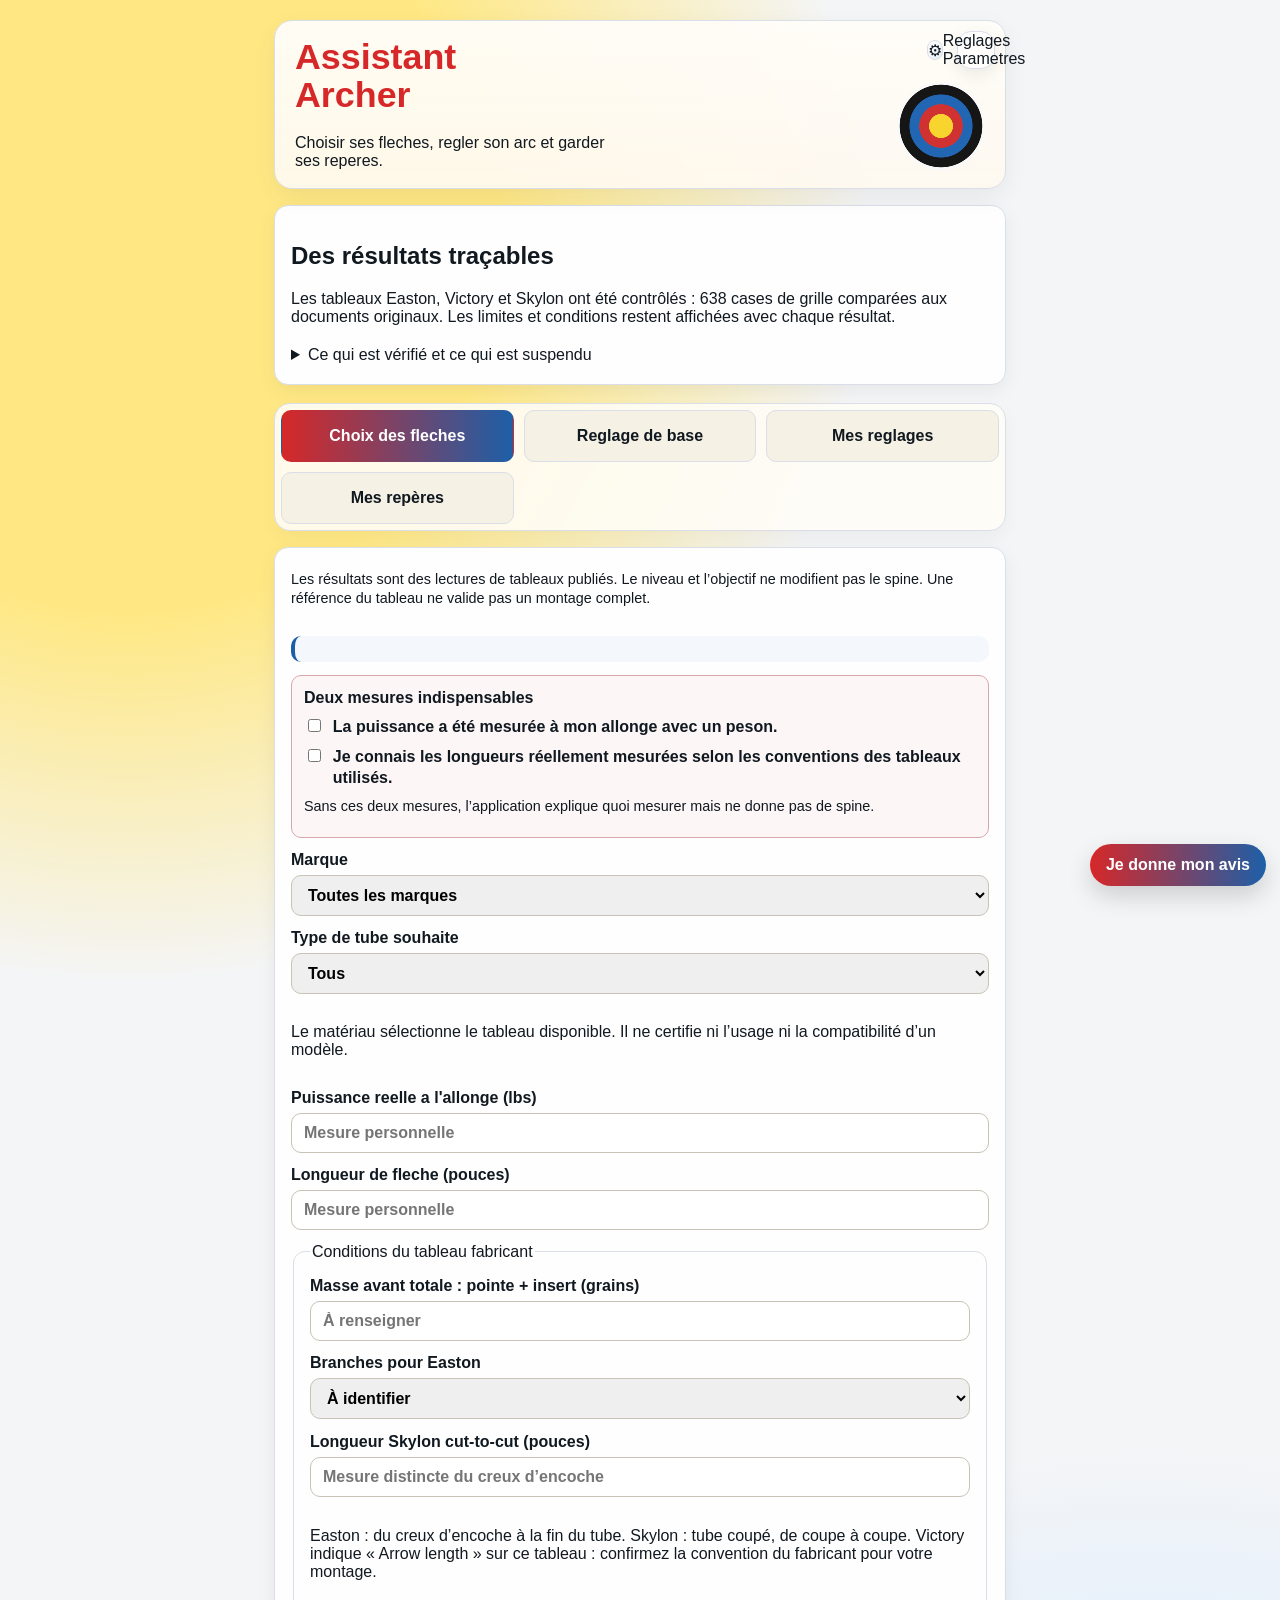
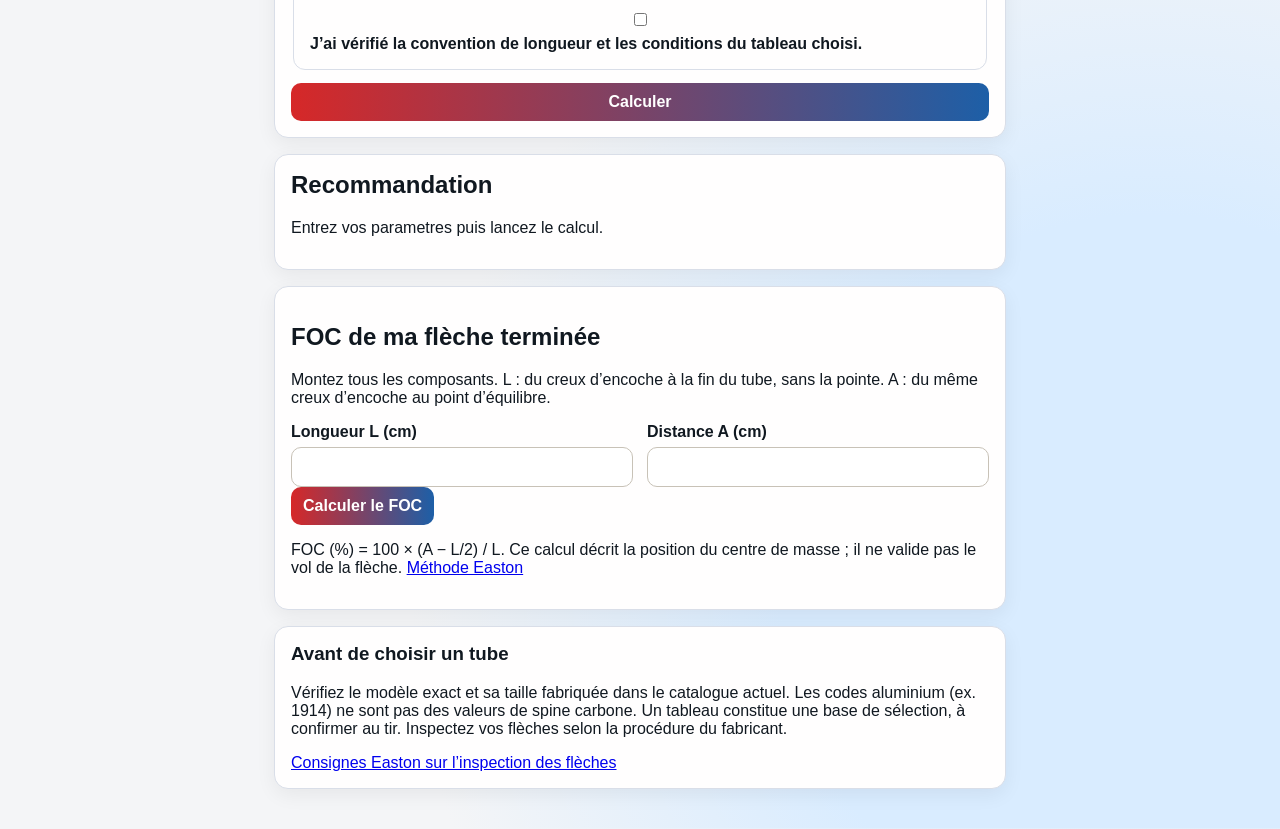
==== test/index.html @ 96b4b638 "Reprendre Assistant Archer avec les tableaux audités et préserver les mesures" ====
<!doctype html>
<html lang="fr">
<head>
  <meta charset="UTF-8" />
  <meta name="viewport" content="width=device-width, initial-scale=1.0" />
  <title>Assistant Archer</title>
  <meta name="description" content="Assistant Archer : aide indicative au choix des fleches, aux reglages et aux reperes." />
  <meta name="theme-color" content="#b23b2f" />
  <link rel="manifest" href="manifest.webmanifest" />
  <link rel="icon" href="icon-assistant-archer-v11.svg" type="image/svg+xml" />
  <link rel="stylesheet" href="styles.css?v=20260919-v63" />
  <link rel="stylesheet" href="arrow-builder.css?v=20260919-v63" />
  <link rel="stylesheet" href="ui-polish.css?v=20260919-prealpha-v15" />
  <link rel="stylesheet" href="foc-measure.css?v=20260919-v63" />
</head>
<body>
  <main class="app">
    <header class="hero">
      <h1>Assistant Archer</h1>
      <p>Choisir ses fleches, regler son arc et garder ses reperes.</p>
      <details class="app-settings">
        <summary class="app-settings-toggle" aria-label="Ouvrir les parametres"><span class="gear-icon" aria-hidden="true">&#9881;</span><span> Reglages Parametres</span></summary>
        <div class="app-settings-body">
          <div class="app-settings-grid">
            <div class="theme-picker"><label for="themeSelect">Theme</label><select id="themeSelect"><option value="cible">Cible</option><option value="campagne">Campagne</option><option value="3d">3D</option></select></div>
            <label>Type d arc<select id="bowStyle"><option value="classique">Classique</option><option value="barebow">Barebow</option></select></label>
          </div>
          <p id="appReleaseStatic" style="margin:.8rem 0 0;font-weight:700;opacity:.8">Version : audit du 21 octobre 2026</p>
        </div>
      </details>
    </header>

    <nav class="tab-nav" aria-label="Navigation principale"><button type="button" class="tab-button is-active" data-tab="spine">Choix des fleches</button><button type="button" class="tab-button" data-tab="arc-setup">Reglage de base</button><button type="button" class="tab-button" data-tab="notebook">Mes reglages</button><button type="button" class="tab-button" data-tab="sight" id="sightTabButton">Reperes</button></nav>

    <section class="tab-panel is-active" data-panel="spine">
      <section class="card arrow-search-card"><form id="spine-form" novalidate autocomplete="off">
        <fieldset class="search-mode" aria-describedby="searchModeHelp">
          <legend>Comment souhaitez-vous chercher ?</legend>
          <label><input type="radio" name="searchMode" value="guided" checked /> Guide-moi</label>
          <label><input type="radio" name="searchMode" value="expert" /> Recherche précise</label>
        </fieldset>
        <p id="searchModeHelp" class="field-hint">Les résultats sont des lectures de tableaux publiés, sous les conditions de chaque fabricant.</p>
        <div id="guidedQuestions" class="guided-questions">
          <label>Votre expérience<select id="archerExperience"><option value="beginner">Je débute</option><option value="club">Je pratique en club</option><option value="experienced">Je connais mon matériel</option></select></label>
          <label>Quel est votre objectif ?<select id="guidedGoal"><option value="club">Progresser avec un matériel simple</option><option value="performance">Chercher plus de performance</option><option value="competition">Compétition</option></select></label>
          <div class="measurement-check"><p><strong>Deux mesures indispensables</strong></p><label><input id="drawWeightKnown" type="checkbox" /> La puissance a été mesurée à mon allonge avec un peson.</label><label><input id="arrowLengthKnown" type="checkbox" /> Je connais la longueur réelle de ma flèche, du creux d’encoche à l’extrémité du tube.</label><p id="measurementHelp" class="field-hint">Sans ces deux mesures, l’application explique quoi mesurer mais ne donne pas de spine.</p></div>
        </div>
        <label id="shootingProfileWrap" hidden style="display:none">Profil de tir<select id="shootingProfile" required><option value="recurve_outdoor">Recurve exterieur</option><option value="recurve_indoor">Recurve salle</option></select></label>
        <label>Marque<select id="preferredBrand" required><option value="all">Toutes les marques</option><option value="skylon">Skylon</option><option value="easton">Easton</option><option value="victory">Victory</option><option value="carbon">Carbon Express</option></select></label>
        <label id="shootingEnvironmentWrap">Où tirez-vous surtout ?<select id="shootingEnvironment" required><option value="outdoor">Extérieur</option><option value="indoor">Salle</option><option value="mixed">Salle et extérieur</option></select></label>
        <label>Type de tube souhaite<select id="shaftMaterial" required><option value="all">Peu importe / conseille-moi</option><option value="carbon">Carbone</option><option value="alu">Aluminium</option></select></label><p id="materialGuidance">Le lieu de tir n impose pas un materiau. Le carbone est polyvalent, l aluminium est courant en salle, et les tubes aluminium/carbone sont proposes automatiquement lorsqu un modele compatible existe.</p>
        <label id="disciplineWrap">Discipline<select id="discipline"><option value="target">Cible (salle ou extérieur)</option><option value="field">Campagne / 3D</option></select></label>
        <label id="drawWeightLabel">Puissance réelle à l’allonge (lb)<input id="drawWeight" type="number" min="10" max="70" step="0.5" placeholder="Mesure personnelle" required /></label>
        <label id="arrowLengthLabel">Longueur de flèche (pouces)<input id="arrowLength" type="number" min="22" max="34" step="0.25" placeholder="Mesure personnelle" required /></label>
        <button type="submit">Calculer</button>
      </form></section>
      <section class="card result" id="result" aria-live="polite"><h2>Recommandation</h2><p>Entrez vos parametres puis lancez le calcul.</p></section>
      <section class="card notes" id="history"><h3>Historique (5 derniers)</h3><div id="historyContent"><p>Aucun calcul pour le moment.</p></div><button id="clearHistoryBtn" type="button">Vider l'historique</button></section>
      <section class="card notes"><h3>Important</h3><ul><li>Cette application reste <strong>indicative</strong> et donne un <strong>point de depart</strong>.</li><li>Confirmez le choix avec le tableau du fabricant du modele vise et, si possible, avec un entraineur.</li><li>La puissance utilisee doit etre la puissance <strong>reellement mesuree a l'allonge</strong>.</li><li>Reference pedagogique FFTA : <a href="https://www.ffta.fr/pratiquer/le-materiel/les-fleches" target="_blank" rel="noopener noreferrer">Les fleches</a>.</li><li>Tableaux fabricants : <a href="https://eastonarchery.com/selector/" target="_blank" rel="noopener noreferrer">Easton</a>, <a href="https://victoryarchery.com/arrow-guide/" target="_blank" rel="noopener noreferrer">Victory</a>, <a href="https://thecarbonexpress.com/wp-content/uploads/2024/11/recurve-series-arrow-selection-chart.pdf" target="_blank" rel="noopener noreferrer">Carbon Express</a>, <a href="https://skylonarchery.com/images/catalog/skylon%202023.pdf" target="_blank" rel="noopener noreferrer">Skylon</a>, <a href="https://www.avalon-archery.com/" target="_blank" rel="noopener noreferrer">Avalon</a>.</li></ul></section>
    </section>

    <section class="tab-panel arc-setup-panel" data-panel="arc-setup" hidden>
      <section class="card arc-setup-card"><h2 id="arcSetupHeading">Reglage de l'arc classique</h2><p id="arcSetupIntro">Mesures de base et estimations indicatives. La notice du fabricant de votre poignee et de vos branches reste prioritaire.</p><p id="arcSetupDocRef">Repere pedagogique FFTA : <a href="https://www.ffta.fr/sites/default/files/imported-documents-files/7_arcclassique.pdf" target="_blank" rel="noopener noreferrer">Je regle mon arc classique</a>.</p>
      <div class="measurement-guide arc-classic-only"><h3>Mesures a prendre</h3><ul class="measurement-list"><li><strong>Band</strong> : mesurez selon le point de reference indique par le fabricant de la poignee.</li><li><strong>Tiller</strong> : mesurez haut et bas avec la meme methode et calculez la difference.</li></ul></div>
      <div class="measurement-guide danger-guide arc-classic-only"><h3>Important</h3><ul class="measurement-list"><li>Respectez les limites de reglage et la procedure du fabricant.</li><li>Travaillez par petites corrections et re-mesurez.</li><li>En cas de doute, demandez l'aide d'un entraineur ou d'un referent materiel.</li></ul></div>
      <form id="arc-setup-form" novalidate autocomplete="off">
        <section class="subcard arc-classic-only"><h3>Band et tiller</h3><div class="field-grid"><label>Taille d'arc (AMO)<select id="arcLength"><option value="66">66&quot;</option><option value="68" selected>68&quot;</option><option value="70">70&quot;</option><option value="72">72&quot;</option></select></label><label>Distance corde / branche haute (mm)<input id="upperTiller" type="number" min="150" max="260" step="0.5" placeholder="Ex : 222" required /></label><label>Distance corde / branche basse mesuree (mm)<input id="lowerTillerMeasured" type="number" min="150" max="260" step="0.5" placeholder="Ex : 218" required /></label><label>Band mesure (cm)<input id="braceMeasured" type="number" min="18" max="28" step="0.1" placeholder="Ex : 22,6" /></label></div><p>Tiller = distance haute moins distance basse. Aucune valeur cible universelle n’est proposée.</p></section>
        <section class="subcard arc-classic-only"><h3>Identification du matériel</h3><div class="field-grid"><label>Taille de poignee (&quot;)<select id="riserLength"><option value="23">23&quot;</option><option value="25" selected>25&quot;</option><option value="27">27&quot;</option></select></label><label>Puissance marquee des branches (lbs)<input id="limbMarkedWeight" type="number" min="10" max="60" step="1" placeholder="Mesure personnelle" required /></label><label>Allonge reelle (&quot;)<input id="drawLengthForWeight" type="number" min="22" max="34" step="0.25" placeholder="Mesure personnelle" required /></label></div><p><strong>Estimation uniquement.</strong> Pour choisir une fleche, utilisez de preference une puissance mesuree au peson a votre allonge.</p></section>
        <section class="subcard" id="barebowArcSetupCard" hidden><h3>Reglage arc nu</h3><p>Les reglages d'arc nu dependent fortement de la prise de corde et du deplacement des doigts sous l'encoche. Validez a plusieurs distances.</p><div class="field-grid"><label>Band mesure (cm)<input id="arcBbBandMeasured" type="number" min="18" max="28" step="0.1" /></label><label>Tiller mesure (mm)<input id="arcBbTillerMeasured" type="number" min="-8" max="12" step="0.5" /></label><label>Detalonnage mesure (mm)<input id="arcBbNockingMeasured" type="number" min="0" max="20" step="0.5" /></label><label>Point d ancrage<input id="arcBbAnchorPoint" type="text" maxlength="80" /></label><label>Deplacement des doigts sous l encoche<input id="arcBbStringwalk" type="text" maxlength="80" /></label><label>Point d encochage<input id="arcBbNockingPoint" type="text" maxlength="40" /></label><label>Band<input id="arcBbBraceHeight" type="text" maxlength="40" /></label><label>Tiller<input id="arcBbTiller" type="text" maxlength="40" /></label><label>Berger button<input id="arcBbBerger" type="text" maxlength="80" /></label><label>Centrage fleche<input id="arcBbCenterShot" type="text" maxlength="80" /></label></div></section>
        <button type="submit">Analyser les reglages</button>
      </form></section><section class="card result" id="arcSetupResult" aria-live="polite"><h2>Resultat</h2><p>Entrez vos mesures puis lancez l'analyse.</p></section>
    </section>

    <section class="tab-panel" data-panel="sight" hidden><section class="card"><h2 id="sightHeading">Mes reperes</h2><p id="sightIntro">Enregistrez vos reperes personnels.</p><form id="sight-form" autocomplete="off"><div class="field-grid"><label>Date<input id="sightDate" type="date" /></label><label>Titre<input id="sightTitle" type="text" maxlength="80" /></label><label>Materiel<input id="sightEquipment" type="text" maxlength="160" /></label><label>Fleches<input id="sightArrows" type="text" maxlength="120" /></label></div><div id="sightMarkers" class="sight-markers"><label>18 m<input id="sightMark18" type="text" /></label><label>30 m<input id="sightMark30" type="text" /></label><label>40 m<input id="sightMark40" type="text" /></label><label>50 m<input id="sightMark50" type="text" /></label><label>60 m<input id="sightMark60" type="text" /></label><label>70 m<input id="sightMark70" type="text" /></label></div><div class="field-grid"><label id="scaleLabelSideSight">Cote de l'echelle<input id="sightScaleSide" type="text" /></label><label>Distance personnalisee<input id="sightCustomDistance" type="number" min="1" max="100" /></label><button id="addSightDistanceBtn" type="button">Ajouter la distance</button></div><label id="sightNotesLabel">Notes<textarea id="sightNotes" rows="4"></textarea></label><div class="row-actions"><button id="saveSightBtn" type="submit">Enregistrer</button><button id="resetSightBtn" type="button">Vider</button></div></form><p id="sightHelp"></p><p id="sightScaleNote"></p></section><section class="card result" id="sightResult"><h2 id="sightResultHeading">Reperes enregistres</h2><p id="sightStatus">Aucun repere pour le moment.</p><div id="sightContent"></div><div id="sightRail"></div></section></section>

    <section class="tab-panel" data-panel="notebook" hidden><section class="card"><h2>Carnet de reglage</h2><form id="notebook-form" autocomplete="off"><div class="row-actions"><button id="prefillNotebookBtn" type="button">Reprendre les derniers calculs</button><button id="resetNotebookBtn" type="button">Vider le formulaire</button></div><div class="field-grid"><label>Date<input id="notebookDate" type="date" /></label><label>Nom de la configuration<input id="notebookTitle" type="text" maxlength="80" /></label><label>Arc / poignee<input id="notebookArcModel" type="text" /></label><label>Taille d'arc<input id="notebookArcLength" type="text" /></label><label>Taille de poignee<input id="notebookRiserLength" type="text" /></label><label>Branches<input id="notebookLimbs" type="text" /></label><label>Puissance branches<input id="notebookLimbWeight" type="text" /></label><label>Allonge<input id="notebookDrawLength" type="text" /></label><label>Band<input id="notebookBrace" type="text" /></label><label>Tiller haut<input id="notebookUpperTiller" type="text" /></label><label>Tiller bas<input id="notebookLowerTiller" type="text" /></label><label>Tiller positif<input id="notebookPositiveTiller" type="text" /></label><label>Puissance estimee<input id="notebookEstimatedWeight" type="text" /></label><label>Marque fleche<input id="notebookArrowBrand" type="text" /></label><label>Modele fleche<input id="notebookArrowModel" type="text" list="notebookArrowModelOptions" /><datalist id="notebookArrowModelOptions"></datalist><small id="notebookArrowModelHint" class="field-hint"></small></label><label>Spine<input id="notebookArrowSpine" type="text" /></label><label>Longueur<input id="notebookArrowLength" type="text" /></label><label>Pointe<input id="notebookPointWeight" type="text" /></label></div><label>Notes<textarea id="notebookNotes" rows="5" maxlength="1000"></textarea></label></form></section><section class="card result" id="notebookResult"><h2>Fiches enregistrees</h2><p id="notebookStatus">Aucune fiche pour le moment.</p><div id="notebookContent"></div></section></section>
  </main>
  <button id="feedbackToggleBtn" class="feedback-toggle" type="button" aria-expanded="false" aria-controls="feedbackPanel">Je donne mon avis</button>
  <section id="feedbackPanel" class="feedback-panel" hidden><div class="feedback-panel-card"><div class="feedback-panel-head"><h2>Je donne mon avis</h2><button id="feedbackCloseBtn" type="button" class="feedback-close">Fermer</button></div><form id="feedbackForm"><fieldset class="feedback-categories"><legend>Categorie</legend><label><input type="radio" name="feedbackCategory" value="Ca manque" /> Ca manque</label><label><input type="radio" name="feedbackCategory" value="C'est faux" /> C'est faux</label><label><input type="radio" name="feedbackCategory" value="C'est confus" /> C'est confus</label><label><input type="radio" name="feedbackCategory" value="C'est utile" /> C'est utile</label></fieldset><label>Mon avis<textarea id="feedbackMessage" rows="4" maxlength="600"></textarea></label><div class="row-actions"><button id="feedbackSendBtn" type="button">Envoyer mon avis</button><button id="feedbackResetBtn" type="button">Vider</button></div></form><p id="feedbackStatus"></p></div></section>
  <script src="app-config.js?v=20261108-reprise-1"></script>
  <script src="app.js?v=20261108-reprise-1"></script>
  <script src="foc-measure.js?v=20261108-reprise-1"></script>
  <script src="reliability.js?v=20261108-reprise-1"></script>
  <script src="verified-engine.js?v=20261108-reprise-1"></script>
  <script src="verified-app.js?v=20261108-reprise-1"></script>
</body>
</html>
---- test/styles.css ----
﻿:root {
  --bg: #f2efe6;
  --card: #fffdf8;
  --ink: #111111;
  --accent: #b23b2f;
  --accent-2: #1f4e79;
  --line: #ddd6c9;
  --theme-glow-1: #fff6dd;
  --theme-glow-2: #e8f1ff;
  --theme-art: radial-gradient(circle at 88% 14%, rgba(255, 255, 255, 0.14) 0 36px, transparent 37px);
  --hero-badge: radial-gradient(circle at center, rgba(255, 255, 255, 0.7) 0 26%, transparent 27%);
}

* {
  box-sizing: border-box;
}

:root[data-theme="cible"] {
  --bg: #f4f5f7;
  --card: #fffefe;
  --ink: #101820;
  --accent: #d62828;
  --accent-2: #1d5fa7;
  --line: #d9dee8;
  --theme-glow-1: #ffe884;
  --theme-glow-2: #d9ecff;
  --theme-art:
    radial-gradient(circle at 88% 14%, #f7d32a 0 18px, #cf2e2e 18px 32px, #1d63b2 32px 46px, #111111 46px 60px, #f9f9f9 60px 64px, transparent 64px),
    radial-gradient(circle at 92% 18%, #f7d32a 0 12px, #cf2e2e 12px 22px, #1d63b2 22px 32px, #111111 32px 42px, #f9f9f9 42px 46px, transparent 46px);
  --hero-badge:
    radial-gradient(circle at center, #f7d32a 0 18%, #cf2e2e 19% 33%, #1d63b2 34% 48%, #111111 49% 63%, #f9f9f9 64% 67%, transparent 68%);
}

:root[data-theme="campagne"] {
  --bg: #eee8dd;
  --card: #fffdfa;
  --ink: #181512;
  --accent: #111111;
  --accent-2: #8a7446;
  --line: #d9cfbf;
  --theme-glow-1: #f7f1e3;
  --theme-glow-2: #e2d7bd;
  --theme-art:
    radial-gradient(circle at 88% 14%, #f3dd34 0 18px, #111111 18px 34px, #111111 34px 52px, #f4f1eb 52px 56px, transparent 56px),
    radial-gradient(circle at 90% 16%, rgba(243, 221, 52, 0.18) 0 72px, transparent 73px),
    linear-gradient(135deg, rgba(255, 255, 255, 0.18), transparent 40%);
  --hero-badge:
    radial-gradient(circle at center, #f3dd34 0 17%, #111111 18% 31%, #f4f1eb 32% 35%, #111111 36% 49%, #f4f1eb 50% 53%, #111111 54% 67%, transparent 68%);
}

:root[data-theme="3d"] {
  --bg: #eadfce;
  --card: #fffaf3;
  --ink: #241911;
  --accent: #b34f1d;
  --accent-2: #5c6b2f;
  --line: #d9c7b2;
  --theme-glow-1: #ffd29a;
  --theme-glow-2: #d9e2ba;
  --theme-art:
    url("data:image/svg+xml,%3Csvg xmlns='http://www.w3.org/2000/svg' width='220' height='220' viewBox='0 0 220 220'%3E%3Cg fill='none' fill-rule='evenodd'%3E%3Cellipse cx='112' cy='135' rx='54' ry='34' fill='%236c5b3b' fill-opacity='.18'/%3E%3Cellipse cx='154' cy='112' rx='14' ry='18' fill='%236c5b3b' fill-opacity='.18'/%3E%3Cpath d='M147 78c0-25 10-44 20-44 7 0 9 17 3 39-4 14-11 24-16 24-4 0-7-7-7-19Z' fill='%236c5b3b' fill-opacity='.18'/%3E%3Cpath d='M129 80c-3-25 3-45 13-46 7 0 12 16 11 39-1 15-6 26-11 27-5 0-10-6-13-20Z' fill='%236c5b3b' fill-opacity='.18'/%3E%3Ccircle cx='83' cy='122' r='10' fill='%23f5f0e6' fill-opacity='.5'/%3E%3Ccircle cx='83' cy='122' r='6' fill='%23a65a2a' fill-opacity='.35'/%3E%3Ccircle cx='133' cy='138' r='8' fill='%23f5f0e6' fill-opacity='.5'/%3E%3Ccircle cx='133' cy='138' r='4' fill='%23a65a2a' fill-opacity='.35'/%3E%3C/g%3E%3C/svg%3E"),
    radial-gradient(circle at 90% 16%, rgba(179, 79, 29, 0.16) 0 44px, transparent 45px);
  --hero-badge:
    url("data:image/svg+xml,%3Csvg xmlns='http://www.w3.org/2000/svg' width='240' height='180' viewBox='0 0 240 180'%3E%3Cg fill='none' fill-rule='evenodd'%3E%3Cellipse cx='118' cy='94' rx='74' ry='40' fill='%236a5237'/%3E%3Cellipse cx='54' cy='88' rx='28' ry='22' fill='%236a5237'/%3E%3Cellipse cx='30' cy='94' rx='14' ry='9' fill='%236a5237'/%3E%3Cpath d='M40 69l9-14 9 14' fill='%236a5237'/%3E%3Cpath d='M58 67l8-12 8 12' fill='%236a5237'/%3E%3Crect x='74' y='120' width='12' height='34' rx='5' fill='%236a5237'/%3E%3Crect x='102' y='122' width='12' height='32' rx='5' fill='%236a5237'/%3E%3Crect x='148' y='122' width='12' height='32' rx='5' fill='%236a5237'/%3E%3Crect x='176' y='120' width='12' height='34' rx='5' fill='%236a5237'/%3E%3Cpath d='M191 73c17 3 28 12 33 24' stroke='%236a5237' stroke-width='6' stroke-linecap='round'/%3E%3Ccircle cx='44' cy='85' r='3.5' fill='%231d1712'/%3E%3Cg transform='translate(124 92)' stroke='%23f3efe7'%3E%3Cellipse rx='35' ry='23' stroke-width='3'/%3E%3Cellipse rx='22' ry='14' stroke-width='3'/%3E%3Cellipse rx='11' ry='7' stroke-width='3'/%3E%3C/g%3E%3C/g%3E%3C/svg%3E");
}

body {
  margin: 0;
  font-family: "Segoe UI", Tahoma, Geneva, Verdana, sans-serif;
  color: var(--ink);
  background:
    radial-gradient(circle at 10% 10%, var(--theme-glow-1) 0 15%, transparent 30%),
    radial-gradient(circle at 90% 90%, var(--theme-glow-2) 0 15%, transparent 30%),
    var(--bg);
  background-repeat: no-repeat, no-repeat, repeat;
  background-size: auto, auto, auto;
  background-position: 0 0, 100% 100%, 0 0;
}

.app {
  max-width: 760px;
  margin: 0 auto;
  padding: 20px 14px 40px;
}

.hero {
  position: relative;
  display: grid;
  gap: 12px;
  padding: 18px 20px;
  border: 1px solid var(--line);
  border-radius: 18px;
  background: linear-gradient(180deg, rgba(255, 253, 248, 0.96) 0%, rgba(255, 249, 239, 0.94) 100%);
  box-shadow: 0 8px 24px rgba(0, 0, 0, 0.06);
  overflow: visible;
}

.hero::after {
  content: "";
  position: absolute;
  right: 18px;
  bottom: 16px;
  width: 92px;
  height: 92px;
  background: var(--hero-badge);
  background-repeat: no-repeat;
  background-position: center;
  background-size: contain;
  opacity: 0.98;
  pointer-events: none;
}

.hero > * {
  position: relative;
  z-index: 1;
}

.hero h1 {
  margin: 0;
  font-size: clamp(1.8rem, 2.8vw, 2.4rem);
  color: var(--accent);
  line-height: 1.05;
  max-width: 12ch;
}

.hero p {
  margin: 8px 0 0;
  max-width: 38ch;
}

.theme-picker {
  margin-top: 2px;
  width: 100%;
}

.app-settings {
  position: absolute;
  top: 10px;
  right: 10px;
  width: auto;
  border: 1px solid var(--line);
  border-radius: 14px;
  background: rgba(255, 255, 255, 0.82);
  overflow: visible;
  z-index: 4;
  box-shadow: 0 6px 18px rgba(0, 0, 0, 0.08);
}

.app-settings-toggle {
  list-style: none;
  cursor: pointer;
  display: inline-flex;
  align-items: center;
  justify-content: center;
  width: 36px;
  height: 36px;
  padding: 0;
}

.app-settings-toggle::-webkit-details-marker {
  display: none;
}

.app-settings-body {
  padding: 0 0.75rem 0.75rem;
  width: min(260px, calc(100vw - 40px));
}

.app-settings[open] {
  background: rgba(255, 255, 255, 0.96);
  box-shadow: 0 14px 28px rgba(0, 0, 0, 0.16);
}

.app-settings-grid {
  display: grid;
  gap: 0.6rem;
}

.sr-only {
  position: absolute;
  width: 1px;
  height: 1px;
  padding: 0;
  margin: -1px;
  overflow: hidden;
  clip: rect(0, 0, 0, 0);
  white-space: nowrap;
  border: 0;
}

.theme-picker label {
  display: block;
  margin-bottom: 6px;
  font-size: 0.9rem;
  color: var(--accent-2);
  font-weight: 700;
}

.theme-picker select {
  width: 100%;
  background: rgba(255, 255, 255, 0.94);
}

.tab-nav {
  display: grid;
  grid-template-columns: repeat(3, 1fr);
  gap: 10px;
  margin-top: 18px;
  padding: 6px;
  border: 1px solid var(--line);
  border-radius: 16px;
  background: rgba(255, 253, 248, 0.88);
  box-shadow: 0 8px 18px rgba(0, 0, 0, 0.04);
}

.tab-button {
  border: 1px solid var(--line);
  background: #f6f1e5;
  color: var(--ink);
  font-weight: 800;
  min-height: 52px;
  padding: 12px 14px;
  line-height: 1.2;
}

.tab-button.is-active {
  background: linear-gradient(90deg, var(--accent), var(--accent-2));
  color: #fff;
  border-color: transparent;
}

.tab-panel[hidden] {
  display: none;
}

.measurement-guide {
  margin-top: 14px;
  padding: 14px;
  border: 1px solid #d8d2c8;
  border-radius: 12px;
  background: #fffdfa;
}

.measurement-guide h3 {
  margin: 0 0 10px;
  color: var(--accent-2);
}

.measurement-guide p {
  margin: 10px 0 0;
}

.danger-guide {
  border-color: #e2c1b8;
  background: linear-gradient(180deg, #fff8f3 0%, #fff1e8 100%);
}

.danger-guide h3 {
  color: #9c3827;
}

.subcard {
  margin-top: 16px;
  padding: 16px;
  border: 1px solid #d8d2c8;
  border-radius: 14px;
  background: #fffdfa;
}

.subcard h3 {
  margin: 0 0 12px;
  color: var(--accent-2);
}

.subcard p {
  margin: 12px 0 0;
}

.field-grid {
  display: grid;
  gap: 14px;
}

.field-hint {
  display: block;
  margin-top: 6px;
  color: var(--muted);
  font-size: 0.9rem;
  line-height: 1.35;
}

@media (min-width: 760px) {
  .field-grid {
    grid-template-columns: repeat(2, minmax(0, 1fr));
  }
}

.measurement-list {
  margin: 0;
  padding-left: 18px;
}

.measurement-list li {
  margin: 8px 0;
}

.arc-setup-panel {
  display: grid;
  gap: 12px;
}

.arc-setup-card > p {
  line-height: 1.45;
}

.arc-setup-card .measurement-guide,
.arc-setup-card .danger-guide {
  margin-top: 12px;
  padding: 12px 14px;
  border-radius: 12px;
}

.arc-setup-card .subcard {
  margin-top: 12px;
  padding: 14px;
}

.arc-setup-card .subcard h3 {
  margin-bottom: 10px;
}

.arc-setup-card .field-grid {
  gap: 10px;
}

.arc-setup-card .measurement-list {
  margin-top: 8px;
}

.arc-setup-card button[type="submit"] {
  margin-top: 4px;
}

.arc-setup-result h2 {
  margin-bottom: 10px;
}

.arc-setup-result .subcard p {
  margin: 8px 0;
  line-height: 1.42;
}

.arc-setup-result .measurement-list {
  margin-top: 8px;
}

.card {
  background: var(--card);
  border: 1px solid var(--line);
  border-radius: 14px;
  padding: 16px;
  margin-top: 16px;
  box-shadow: 0 6px 20px rgba(0, 0, 0, 0.06);
}

:root[data-theme="campagne"] .card,
:root[data-theme="campagne"] .subcard,
:root[data-theme="campagne"] .measurement-guide,
:root[data-theme="campagne"] .mini-card,
:root[data-theme="campagne"] .merchant-panel,
:root[data-theme="campagne"] .merchant-block,
:root[data-theme="campagne"] .merchant-shop,
:root[data-theme="campagne"] .notebook-item {
  background:
    linear-gradient(180deg, rgba(255, 255, 255, 0.96) 0%, rgba(247, 241, 227, 0.96) 100%);
  border-color: #d4c5aa;
}

:root[data-theme="campagne"] .tab-button {
  background: linear-gradient(180deg, #f7f2e8 0%, #e9dfcc 100%);
}

:root[data-theme="campagne"] .tab-button.is-active,
:root[data-theme="campagne"] button {
  background: linear-gradient(90deg, #111111, #8a7446);
}

form {
  display: grid;
  gap: 12px;
}

label {
  display: grid;
  gap: 6px;
  font-weight: 600;
}

input,
textarea,
select,
button {
  font: inherit;
  border-radius: 10px;
  border: 1px solid #c8c2b7;
  padding: 10px 12px;
}

textarea {
  resize: vertical;
}

button {
  border: none;
  background: linear-gradient(90deg, var(--accent), var(--accent-2));
  color: white;
  cursor: pointer;
  font-weight: 700;
}

#clearHistoryBtn {
  margin-top: 10px;
  background: #555;
}

#resetCatalogBtn {
  background: #555;
}

.row-actions {
  margin-top: 10px;
  display: flex;
  gap: 8px;
  flex-wrap: wrap;
}

.sight-header {
  display: flex;
  gap: 1rem;
  align-items: center;
  justify-content: space-between;
}

.sight-logo {
  width: 86px;
  height: 86px;
  position: relative;
  flex: 0 0 auto;
  border-radius: 24px;
  background:
    linear-gradient(180deg, rgba(255,255,255,0.9), rgba(255,255,255,0.55)),
    radial-gradient(circle at 50% 45%, var(--accent) 0 5px, transparent 6px),
    linear-gradient(90deg, transparent 43%, var(--accent-2) 44% 56%, transparent 57%),
    linear-gradient(180deg, transparent 10%, var(--accent-2) 11% 89%, transparent 90%);
  border: 1px solid var(--line);
  box-shadow: inset 0 0 0 8px rgba(255,255,255,0.35), 0 12px 28px rgba(0,0,0,0.08);
}

.sight-logo-ring {
  position: absolute;
  inset: 19px;
  border: 8px solid var(--accent-2);
  border-radius: 999px;
}

.sight-logo-pin {
  position: absolute;
  left: 50%;
  top: 52%;
  width: 16px;
  height: 16px;
  transform: translate(-50%, -50%);
  border-radius: 999px;
  background: var(--accent);
  box-shadow: 0 0 0 7px rgba(255,255,255,0.75);
}

.sight-layout {
  display: grid;
  gap: 1rem;
}

.sight-mark-grid {
  display: grid;
  gap: 0.85rem;
}

#barebowArcSetupCard[hidden] {
  display: none !important;
}

:root[data-bow-style="barebow"] #barebowArcSetupCard {
  border-color: color-mix(in srgb, var(--accent-2) 22%, var(--line));
  background: linear-gradient(135deg, rgba(157,95,104,0.08), rgba(255,255,255,0.86));
}

:root[data-bow-style="barebow"] .arc-classic-only {
  display: none !important;
}

:root[data-bow-style="classique"] #barebowArcSetupCard {
  display: none !important;
}

.sight-mark-fields {
  display: none;
}

.gear-icon {
  width: 1.3rem;
  height: 1.3rem;
  display: inline-grid;
  place-items: center;
  border-radius: 999px;
  border: 1px solid var(--line);
  background: linear-gradient(135deg, rgba(255,255,255,0.92), rgba(227,236,247,0.95));
}

.app-settings[open] .gear-icon {
  transform: rotate(25deg);
}

.sight-custom-distance {
  display: grid;
  grid-template-columns: minmax(0, 1fr);
  gap: 0.6rem;
  align-items: end;
  padding: 0.7rem;
  border-radius: 12px;
  background: linear-gradient(135deg, rgba(20,28,38,0.06), rgba(255,255,255,0.74));
  border: 1px solid color-mix(in srgb, var(--accent-2) 12%, var(--line));
}

.sight-custom-distance button {
  white-space: nowrap;
}

.sight-distance-18 { --distance-color: #d92d2d; }
.sight-distance-25 { --distance-color: #f05a28; }
.sight-distance-30 { --distance-color: #e48222; }
.sight-distance-40 { --distance-color: #d1ad16; }
.sight-distance-50 { --distance-color: #178f55; }
.sight-distance-60 { --distance-color: #1f6fd1; }
.sight-distance-70 { --distance-color: #7b43c5; }

.sight-visual {
  min-height: 450px;
  border-radius: 18px;
  border: 1px solid var(--line);
  background:
    radial-gradient(circle at 82% 14%, rgba(255,255,255,0.85), transparent 22%),
    radial-gradient(circle at 12% 88%, rgba(31,111,209,0.18), transparent 34%),
    linear-gradient(135deg, #fdfaf1, #eaf2fb 72%, #f7fbff);
  display: grid;
  gap: 0.75rem;
  place-items: center;
  padding: 1rem;
  overflow: hidden;
}

.sight-help,
.sight-scale-note {
  margin: 0;
  text-align: center;
  color: var(--muted);
  font-size: 0.9rem;
}

.sight-help {
  font-weight: 800;
  color: var(--accent-2);
}

.sight-rail {
  width: min(340px, calc(100vw - 52px));
  height: 410px;
  position: relative;
  border-radius: 30px;
  background:
    linear-gradient(90deg, transparent 0 15%, rgba(20,28,38,0.16) 15% 16%, transparent 16% 34%, #121a27 34% 38%, #1f6fd1 38% 58%, #0f1724 58% 63%, transparent 63% 100%),
    repeating-linear-gradient(180deg, transparent 0 9px, rgba(20,28,38,0.12) 9px 10px),
    linear-gradient(135deg, rgba(255,255,255,0.94), rgba(230,238,248,0.86));
  box-shadow:
    inset 0 0 0 1px rgba(20,28,38,0.09),
    inset 0 0 0 8px rgba(255,255,255,0.46),
    0 26px 54px rgba(20,28,38,0.14);
  touch-action: none;
}

.sight-rail::before {
  content: "";
  position: absolute;
  left: 38%;
  top: 8%;
  bottom: 8%;
  width: 22%;
  border-radius: 16px;
  background:
    repeating-linear-gradient(180deg, rgba(255,255,255,0.96) 0 1px, transparent 1px 9px),
    repeating-linear-gradient(180deg, rgba(255,255,255,0.76) 0 2px, transparent 2px 41px),
    linear-gradient(90deg, rgba(255,255,255,0.22), transparent);
  opacity: 0.82;
  pointer-events: none;
}

:root[data-bow-style="barebow"] .sight-logo {
  background:
    linear-gradient(180deg, rgba(255,255,255,0.9), rgba(255,255,255,0.58)),
    radial-gradient(circle at 72% 40%, rgba(37,49,71,0.88) 0 9px, transparent 10px),
    linear-gradient(110deg, #9a5f66, #b7777f 45%, #8f555d 100%);
}

:root[data-bow-style="barebow"] .sight-logo-ring,
:root[data-bow-style="barebow"] .sight-logo-pin {
  display: none;
}

:root[data-bow-style="barebow"] .sight-rail {
  background:
    linear-gradient(90deg, #181f29 0 15%, transparent 15% 60%, #232e3e 60% 100%),
    linear-gradient(115deg, #7b444d 0%, #9f6168 54%, #7a4148 100%);
}

:root[data-bow-style="barebow"] .sight-rail::before {
  left: 65%;
  width: 24%;
  border-radius: 6px;
  background:
    repeating-linear-gradient(180deg, rgba(255,255,255,0.95) 0 1px, transparent 1px 8px),
    linear-gradient(90deg, rgba(0,0,0,0.16), rgba(255,255,255,0.08));
  opacity: 0.88;
}

:root[data-bow-style="barebow"] .sight-rail::after {
  display: none;
}

:root[data-bow-style="barebow"] .sight-tick {
  left: 63%;
  width: 56px;
}

.sight-rail::after {
  content: "";
  position: absolute;
  left: 34%;
  top: 8%;
  bottom: 8%;
  width: 3px;
  border-radius: 99px;
  background: linear-gradient(180deg, #d72d2d, #e48222, #d1ad16, #178f55, #1f6fd1, #7b43c5);
  box-shadow: 0 0 16px rgba(31,111,209,0.25);
  pointer-events: none;
}

.sight-tick {
  position: absolute;
  left: 45%;
  width: 88px;
  height: 2px;
  transform: translateY(-50%);
  background: rgba(255,255,255,0.72);
  box-shadow: 0 0 0 1px rgba(20,28,38,0.14);
}

.sight-tick.is-major {
  height: 3px;
  background: rgba(255,255,255,0.95);
}

.sight-scale-label {
  position: absolute;
  left: 10%;
  transform: translateY(-50%);
  font-size: 0.78rem;
  font-weight: 800;
  color: rgba(20,28,38,0.72);
  letter-spacing: 0.02em;
  text-align: right;
  width: 42px;
}

:root[data-scale-side="left"] .sight-marker-label {
  left: auto;
  right: calc(50% + 46px);
  text-align: right;
}

:root[data-scale-side="left"] .sight-marker-lead {
  left: auto;
  right: calc(50% + 14px);
  transform-origin: right center;
}

.sight-marker {
  position: absolute;
  left: 50%;
  width: 32px;
  height: 32px;
  border: 0;
  padding: 0;
  border-radius: 999px;
  background: transparent;
  display: grid;
  place-items: center;
  transform: translate(-50%, -50%);
  cursor: grab;
  z-index: 2;
}

.sight-marker:active {
  cursor: grabbing;
}

.sight-marker:focus-visible {
  outline: 3px solid color-mix(in srgb, var(--accent) 70%, white);
  outline-offset: 3px;
}

.sight-marker-dot {
  width: 16px;
  height: 16px;
  border-radius: 999px;
  background: var(--distance-color, var(--accent));
  box-shadow:
    0 0 0 4px rgba(255,255,255,0.92),
    0 0 0 8px color-mix(in srgb, var(--distance-color, var(--accent-2)) 84%, black),
    0 6px 15px rgba(20,28,38,0.25);
}

.sight-marker.is-placeholder .sight-marker-dot {
  background: rgba(255,255,255,0.96);
  box-shadow:
    0 0 0 3px rgba(255,255,255,0.9),
    0 0 0 6px rgba(20,28,38,0.24);
}

.sight-marker-label {
  position: absolute;
  left: calc(50% + 46px);
  transform: translateY(-50%);
  padding: 0.28rem 0.5rem;
  border-radius: 999px;
  background: rgba(255,255,255,0.92);
  border: 1px solid color-mix(in srgb, var(--distance-color, var(--accent-2)) 38%, var(--line));
  font-weight: 800;
  color: color-mix(in srgb, var(--distance-color, var(--accent-2)) 78%, #111);
  white-space: nowrap;
  box-shadow: 0 6px 16px rgba(20,28,38,0.08);
  pointer-events: none;
  z-index: 3;
}

.sight-marker-lead {
  position: absolute;
  left: calc(50% + 14px);
  width: 32px;
  height: 1px;
  transform-origin: left center;
  background: color-mix(in srgb, var(--distance-color, var(--accent-2)) 58%, rgba(20,28,38,0.22));
  pointer-events: none;
  z-index: 1;
}

.sight-marker-lead.is-placeholder {
  opacity: 0.4;
}

.sight-marker-label.is-placeholder {
  color: var(--muted);
  background: rgba(255,255,255,0.72);
  font-weight: 700;
}

.sight-empty {
  position: absolute;
  inset: auto 18px 18px;
  margin: 0;
  padding: 0.6rem 0.75rem;
  border-radius: 12px;
  background: rgba(255,255,255,0.86);
  color: var(--muted);
  text-align: center;
}

@media (min-width: 760px) {
  .sight-layout {
    grid-template-columns: 1fr;
    align-items: start;
  }

  .sight-custom-distance {
    grid-template-columns: minmax(0, 1fr) auto;
  }

  .sight-mark-grid {
    grid-template-columns: repeat(2, minmax(0, 1fr));
  }
}

.feedback-toggle {
  position: fixed;
  right: 14px;
  bottom: 14px;
  z-index: 20;
  border-radius: 999px;
  padding: 12px 16px;
  box-shadow: 0 10px 24px rgba(0, 0, 0, 0.16);
}

.feedback-panel {
  position: fixed;
  right: 14px;
  bottom: 72px;
  z-index: 25;
  width: min(360px, calc(100vw - 20px));
}

.feedback-panel-card {
  border: 1px solid var(--line);
  border-radius: 16px;
  padding: 16px;
  background: var(--card);
  box-shadow: 0 16px 36px rgba(0, 0, 0, 0.16);
}

.feedback-panel-head {
  display: flex;
  align-items: center;
  justify-content: space-between;
  gap: 12px;
}

.feedback-panel-head h2 {
  margin: 0;
  font-size: 1.15rem;
}

.feedback-close {
  padding: 8px 12px;
  background: #555;
}

.feedback-categories {
  margin: 0;
  padding: 0;
  border: 0;
  display: grid;
  gap: 8px;
}

.feedback-categories legend {
  font-weight: 700;
  margin-bottom: 8px;
}

.feedback-categories label {
  display: flex;
  align-items: center;
  gap: 8px;
  font-weight: 600;
}

.feedback-categories input[type="radio"] {
  margin: 0;
}

.feedback-status {
  min-height: 1.2em;
  margin: 12px 0 0;
  color: var(--accent-2);
  font-weight: 600;
}

#catalogStatus {
  margin-top: 10px;
  font-size: 0.95rem;
}

.result h2,
.notes h3 {
  margin-top: 0;
}

.result ul {
  margin-top: 8px;
  padding-left: 20px;
}

.comparison-grid {
  display: grid;
  gap: 12px;
  margin-top: 14px;
}

.mini-card {
  border: 1px solid var(--line);
  border-radius: 12px;
  padding: 14px;
  background: linear-gradient(180deg, #fffefb 0%, #f8f5ee 100%);
}

.mini-card p {
  margin: 0 0 8px;
}

.mini-card-brand {
  font-size: 0.95rem;
  font-weight: 800;
  color: var(--accent);
  text-transform: uppercase;
  letter-spacing: 0.04em;
}

.mini-card-spine {
  font-size: 1.35rem;
  font-weight: 800;
  color: var(--accent-2);
}

.mini-card-meta {
  color: #4c4c4c;
  font-size: 0.95rem;
}

.mini-card-model {
  font-size: 1rem;
}

.mini-card-subtitle {
  margin-top: 10px;
  font-size: 0.92rem;
  font-weight: 700;
  color: var(--accent-2);
}

.mini-card ul {
  margin: 8px 0 0;
  padding-left: 18px;
}

.mini-card li {
  margin: 6px 0;
}

.result-value {
  font-size: 2rem;
  font-weight: 800;
  color: var(--accent-2);
  margin: 6px 0;
}

.badge {
  display: inline-block;
  padding: 4px 10px;
  border-radius: 999px;
  font-size: 0.85rem;
  font-weight: 700;
  color: #fff;
  background: #3b7f2f;
}

.badge.warning {
  background: #a36c00;
}

ul {
  margin: 10px 0 0;
}

.history-list {
  margin: 0;
  padding-left: 20px;
}

.history-list li {
  margin: 6px 0;
}

@media (max-width: 520px) {
  .app {
    padding: 12px 8px 28px;
  }

  body {
    background-size: auto, auto, auto;
    background-position: 0 0, 100% 100%, 0 0;
  }

  .hero {
    padding: 16px 14px 74px;
    gap: 10px;
  }

  .hero::after {
    width: 96px;
    height: 78px;
    right: 10px;
    bottom: 12px;
  }

  .hero h1 {
    font-size: 1.65rem;
    max-width: 8.5ch;
  }

  .hero p {
    margin-top: 2px;
    max-width: 24ch;
    font-size: 0.92rem;
  }

  .theme-picker {
    width: 122px;
  }

  .tab-nav {
    grid-template-columns: 1fr;
    gap: 8px;
    padding: 8px;
    margin-top: 12px;
  }

  .tab-button {
    min-height: 44px;
    padding: 10px 12px;
    font-size: 0.92rem;
  }

  .feedback-toggle {
    right: 10px;
    bottom: 10px;
    padding: 11px 14px;
  }

  .feedback-panel {
    right: 10px;
    left: 10px;
    bottom: 64px;
    width: auto;
  }
}

.merchant-panel {
  margin-top: 1rem;
  padding: 1rem;
  border: 1px solid #dfcfb9;
  border-radius: 14px;
  background: linear-gradient(180deg, #fffaf1 0%, #f7efe2 100%);
}

.merchant-panel h3 {
  margin: 0;
  color: var(--accent);
}

.merchant-panel-meta {
  margin: 0.35rem 0 0.85rem;
  color: #6d6252;
  font-size: 0.94rem;
}

.merchant-block {
  padding: 0.9rem;
  border-radius: 12px;
  background: rgba(255, 255, 255, 0.7);
  border: 1px solid #e5d8c7;
}

.merchant-intro {
  margin: 0 0 0.8rem;
  font-weight: 700;
  color: #3f3325;
}

.merchant-shops {
  list-style: none;
  padding: 0;
  margin: 0;
  display: grid;
  gap: 0.75rem;
}

.merchant-shop {
  list-style: none;
  padding: 0.75rem 0.85rem;
  border-radius: 10px;
  border: 1px solid #eadfce;
  background: #fffdfa;
}

.merchant-shop-name {
  margin: 0 0 0.45rem;
  font-weight: 800;
  color: var(--accent-2);
}

.merchant-deals {
  margin: 0;
  padding-left: 1.1rem;
}

.merchant-deals li {
  margin: 0.3rem 0;
}

.notebook-list {
  list-style: none;
  padding: 0;
  margin: 0;
  display: grid;
  gap: 0.85rem;
}

.notebook-item {
  display: grid;
  gap: 0.85rem;
  padding: 0.9rem;
  border: 1px solid #e5d8c7;
  border-radius: 12px;
  background: linear-gradient(180deg, #fffefb 0%, #f8f5ee 100%);
}

.notebook-item-title {
  margin: 0;
  font-weight: 800;
  color: var(--accent-2);
}

.notebook-item-meta,
.notebook-item-summary {
  margin: 0.3rem 0 0;
}

.notebook-item-actions {
  display: flex;
  gap: 0.6rem;
  flex-wrap: wrap;
}

.notebook-item-actions button {
  padding: 0.55rem 0.9rem;
}

@media (min-width: 760px) {
  .notebook-item {
    grid-template-columns: minmax(0, 1fr) auto;
    align-items: start;
  }
}

/* Audit : les attributs hidden doivent rester prioritaires sur les styles de cartes. */
[hidden]{display:none!important}
.verified-conditions{display:grid;gap:.85rem;border:1px solid var(--line);border-radius:12px;padding:1rem}
.reliability-card details{line-height:1.6}
---- test/arrow-builder.css ----
/* Assistant Archer TEST - parcours compact Tube / Empennage / Pointe / Equilibre. */
.arrow-builder{overflow:hidden}
.arrow-builder-inline{margin:1rem 0;padding:.9rem;border:1px solid var(--line);border-radius:16px;background:linear-gradient(180deg,rgba(255,255,255,.94),rgba(255,255,255,.72))}
.arrow-builder-compact{padding-bottom:.85rem}
.arrow-builder-head{display:flex;gap:12px;align-items:flex-start;justify-content:space-between;flex-wrap:wrap}
.arrow-builder-head h2{margin:.12rem 0 0}
.arrow-builder-kicker{margin:0;color:var(--accent);font-size:.78rem;font-weight:800;text-transform:uppercase;letter-spacing:.055em}
.arrow-builder-state{margin:0;padding:.38rem .62rem;border:1px solid var(--line);border-radius:999px;background:rgba(255,255,255,.76);font-size:.8rem;font-weight:700}
.arrow-builder-intro{margin:.55rem 0 .7rem;line-height:1.35;font-size:.9rem}

.arrow-assembly{display:grid;grid-template-columns:repeat(4,minmax(0,1fr));gap:6px;align-items:stretch;margin:.55rem 0 .65rem;padding:.45rem;border:1px solid var(--line);border-radius:15px;background:rgba(255,255,255,.62)}
.arrow-part{position:relative;min-height:76px;margin:0;padding:.42rem .22rem;border:1px solid transparent;border-radius:12px;background:transparent;color:var(--ink);font:inherit;font-size:.78rem;font-weight:800;cursor:pointer;overflow:visible;transition:.15s ease}
.arrow-part:hover,.arrow-part:focus-visible{background:#fff;outline:2px solid color-mix(in srgb,var(--accent-2) 40%,transparent);outline-offset:1px}
.arrow-part[data-step-state="current"]{border-color:var(--accent-2);background:color-mix(in srgb,var(--accent-2) 8%,white);box-shadow:inset 0 0 0 1px color-mix(in srgb,var(--accent-2) 35%,transparent)}
.arrow-part[data-step-state="complete"]{border-color:color-mix(in srgb,var(--accent-2) 55%,#fff);background:color-mix(in srgb,var(--accent-2) 5%,white)}
.arrow-part[data-step-state="complete"] .arrow-step-number{background:var(--accent-2);color:#fff}
.arrow-part[data-step-state="locked"]{opacity:.42;cursor:not-allowed}
.arrow-part:disabled{pointer-events:none}
.arrow-step-number{position:absolute;left:.3rem;top:.3rem;display:grid;place-items:center;width:20px;height:20px;border-radius:50%;background:#fff;border:1px solid var(--line);font-size:.7rem;font-weight:900}
.arrow-part-art{display:block;position:relative;height:32px;margin:.15rem auto .22rem}
.arrow-part-shaft .arrow-part-art{width:92%;min-width:58px}
.arrow-part-shaft .arrow-part-art::before{content:"";position:absolute;left:0;right:0;top:13px;height:6px;border-radius:99px;background:linear-gradient(90deg,var(--accent-2),#404953,var(--accent-2));box-shadow:0 1px 2px rgba(0,0,0,.24)}
.arrow-part-point .arrow-part-art{width:55px}
.arrow-part-point .arrow-part-art::before{content:"";position:absolute;right:0;top:11px;width:37px;height:10px;border-radius:2px 7px 7px 2px;background:linear-gradient(90deg,#777,#c9c9c9)}
.arrow-part-point .arrow-part-art::after{content:"";position:absolute;left:0;top:4px;border-top:13px solid transparent;border-bottom:13px solid transparent;border-right:21px solid #666}
.arrow-part-vane .arrow-part-art{width:76px;height:34px}
.arrow-vane-svg{display:block;width:100%;height:100%;overflow:visible}
.arrow-vane-shaft{fill:#3f4851}
.arrow-vane-collar{fill:#20262b}
.arrow-vane-wing{fill:var(--accent-2);filter:drop-shadow(0 1px 1px rgba(0,0,0,.2))}
.arrow-vane-wing-lower{opacity:.9}
.arrow-part-balance .arrow-part-art{width:64px;height:32px}
.arrow-balance-line{position:relative;display:block;width:100%;height:100%}
.arrow-balance-line::before{content:"";position:absolute;left:3px;right:3px;top:15px;height:4px;border-radius:99px;background:#505a64}
.arrow-balance-mid{position:absolute;left:50%;top:7px;width:2px;height:20px;background:#9aa2aa}
.arrow-balance-dot{position:absolute;left:65%;top:10px;width:13px;height:13px;margin-left:-6px;border-radius:50%;background:var(--accent-2);box-shadow:0 0 0 3px color-mix(in srgb,var(--accent-2) 18%,white)}
.arrow-builder-selection-line{display:flex;gap:.4rem .75rem;flex-wrap:wrap;align-items:center;margin:.2rem 0 0;padding:.48rem .62rem;border-radius:11px;background:color-mix(in srgb,var(--accent-2) 6%,white);font-size:.82rem;line-height:1.35}
.arrow-builder-selection-line span{min-width:0;overflow-wrap:anywhere}

.arrow-model-select-row{display:flex;justify-content:flex-end;margin:.42rem 0 .05rem}
.arrow-model-select{width:auto!important;margin:0!important;padding:.38rem .7rem!important;border-radius:999px!important;border:1px solid color-mix(in srgb,var(--accent-2) 45%,var(--line))!important;background:color-mix(in srgb,var(--accent-2) 5%,white)!important;font-size:.78rem!important;font-weight:750!important;line-height:1.2!important;box-shadow:none!important}
.arrow-model-select:hover,.arrow-model-select:focus-visible{background:color-mix(in srgb,var(--accent-2) 10%,white)!important}
.arrow-model-select.is-selected{border-color:var(--accent-2)!important;background:color-mix(in srgb,var(--accent-2) 10%,white)!important;font-weight:850!important}

.arrow-builder-dialog{padding:0;border:0;background:transparent;max-width:none;max-height:none}
.arrow-builder-dialog::backdrop{background:rgba(12,18,24,.48);backdrop-filter:blur(2px)}
.arrow-builder-sheet{width:min(720px,calc(100vw - 28px));max-height:min(82vh,760px);display:flex;flex-direction:column;border:1px solid var(--line);border-radius:20px;background:var(--card);box-shadow:0 24px 70px rgba(0,0,0,.28);overflow:hidden}
.arrow-builder-sheet-head{display:flex;align-items:flex-start;justify-content:space-between;gap:16px;padding:1rem 1rem .8rem;border-bottom:1px solid var(--line);background:linear-gradient(180deg,rgba(255,255,255,.96),rgba(255,255,255,.78))}
.arrow-builder-sheet-head h2{margin:.12rem 0 0;font-size:1.25rem;color:var(--ink)}
.arrow-builder-close{flex:0 0 auto;width:38px;height:38px;padding:0;border:1px solid var(--line);border-radius:50%;background:#fff;color:var(--ink);font-size:1.55rem;line-height:1;cursor:pointer}
.arrow-builder-close:hover,.arrow-builder-close:focus-visible{border-color:var(--accent-2);outline:2px solid color-mix(in srgb,var(--accent-2) 28%,transparent);outline-offset:2px}
.arrow-builder-dialog-body{min-height:0;overflow:auto;overscroll-behavior:contain;padding:1rem}
.arrow-builder-dialog-body h3{margin:0;color:var(--accent-2)}
.arrow-builder-panel-head{display:flex;align-items:flex-start;justify-content:space-between;gap:12px;margin-bottom:.8rem}
.arrow-builder-panel-head p{margin:.3rem 0 0;line-height:1.4}
.arrow-builder-count{white-space:nowrap;padding:.28rem .55rem;border-radius:999px;background:color-mix(in srgb,var(--accent-2) 10%,white);font-size:.76rem;font-weight:800}
.arrow-component-list,.arrow-point-recommendations{display:grid;gap:10px}
.arrow-component-card{padding:.88rem;border:1px solid var(--line);border-radius:14px;background:#fff;box-shadow:0 4px 12px rgba(0,0,0,.035)}
.arrow-component-card.is-selected{border-color:var(--accent-2);box-shadow:inset 0 0 0 1px var(--accent-2),0 6px 16px rgba(0,0,0,.05)}
.arrow-component-card-head{display:flex;align-items:flex-start;justify-content:space-between;gap:10px}
.arrow-component-card h4{margin:.12rem 0 .42rem;font-size:1.04rem;color:var(--ink)}
.arrow-component-brand{font-size:.74rem;text-transform:uppercase;letter-spacing:.04em;color:var(--accent-2);font-weight:800}
.arrow-component-specs{margin:.3rem 0;font-weight:700}
.arrow-component-card p{line-height:1.42}
.arrow-builder-badge{flex:0 0 auto;padding:.27rem .48rem;border-radius:999px;background:color-mix(in srgb,var(--accent) 15%,white);color:var(--ink);font-size:.72rem;font-weight:900}
.arrow-select-component{width:auto!important;margin:.42rem 0 0!important;padding:.54rem .72rem!important}
.arrow-point-recommendation.is-recommended{border-color:var(--accent-2);box-shadow:inset 0 0 0 1px color-mix(in srgb,var(--accent-2) 45%,transparent),0 7px 18px rgba(0,0,0,.05)}
.arrow-select-recommended{border-color:var(--accent-2)!important;background:color-mix(in srgb,var(--accent-2) 10%,white)!important;font-weight:850!important}
.arrow-balance-numbers{margin:.62rem 0 .25rem;padding:.55rem .65rem;border-radius:10px;background:color-mix(in srgb,var(--accent-2) 7%,white)}
.arrow-point-advanced{margin:.9rem 0 0;border:1px solid var(--line);border-radius:12px;background:#fff}
.arrow-point-advanced summary{padding:.72rem .8rem;cursor:pointer;font-weight:800;color:var(--accent-2)}
.arrow-point-advanced-body{padding:0 .8rem .8rem}
.arrow-point-advanced-group+ .arrow-point-advanced-group{margin-top:.7rem;padding-top:.7rem;border-top:1px solid var(--line)}
.arrow-point-media{display:grid;grid-template-columns:minmax(110px,160px) 1fr;align-items:center;gap:.65rem;margin:.6rem 0 .3rem;padding:.45rem .55rem;border:1px solid color-mix(in srgb,var(--line) 80%,transparent);border-radius:12px;background:color-mix(in srgb,var(--accent-2) 2%,white)}
.arrow-point-media-link{display:block;min-width:0;border-radius:9px;background:#fff;overflow:hidden}
.arrow-point-media img{display:block;width:100%;height:78px;object-fit:contain;background:#fff}
.arrow-point-media figcaption{margin:0;font-size:.72rem;line-height:1.35;color:color-mix(in srgb,var(--ink) 72%,transparent)}
.arrow-point-media figcaption a{overflow-wrap:anywhere}
.arrow-point-choices{display:grid;grid-template-columns:repeat(auto-fit,minmax(90px,1fr));gap:8px;margin:.55rem 0}
.arrow-point-choice{min-height:64px;padding:.55rem;border:1px solid var(--line);border-radius:12px;background:#fff;color:var(--ink)}
.arrow-point-choice strong,.arrow-point-choice span{display:block}
.arrow-point-choice span{margin-top:.16rem;font-size:.7rem;color:var(--accent-2);font-weight:800}
.arrow-point-choice.is-selected{border-color:var(--accent-2);box-shadow:inset 0 0 0 1px var(--accent-2);background:color-mix(in srgb,var(--accent-2) 7%,white)}
.arrow-builder-callout,.arrow-builder-empty{margin:.8rem 0;padding:.75rem .85rem;border-left:4px solid var(--accent-2);border-radius:10px;background:color-mix(in srgb,var(--accent-2) 7%,white);line-height:1.45}
.arrow-builder-empty p{margin:.35rem 0 0}
.arrow-source{font-size:.82rem}
.arrow-source a{overflow-wrap:anywhere}
.arrow-show-all,.arrow-continue{width:100%;margin:.9rem 0 0;padding:.7rem;border:1px dashed var(--accent-2);border-radius:12px;background:color-mix(in srgb,var(--accent-2) 5%,white);color:var(--ink);font-weight:800;cursor:pointer}

.arrow-balance-summary{display:grid;grid-template-columns:repeat(3,1fr);gap:8px;margin:.8rem 0}
.arrow-balance-summary>div{padding:.72rem;border:1px solid var(--line);border-radius:12px;background:#fff;text-align:center}
.arrow-balance-summary span,.arrow-balance-summary strong{display:block}
.arrow-balance-summary span{font-size:.72rem;color:color-mix(in srgb,var(--ink) 70%,transparent)}
.arrow-balance-summary strong{margin-top:.18rem;font-size:1.05rem}
.arrow-balance-visual{position:relative;height:46px;margin:.8rem 0 1rem}
.arrow-balance-track{position:absolute;left:3%;right:3%;top:22px;height:6px;border-radius:99px;background:linear-gradient(90deg,#4d5660,#87919c)}
.arrow-balance-center{position:absolute;left:50%;top:10px;width:2px;height:30px;background:#8d969f}
.arrow-balance-center::after{content:"milieu";position:absolute;left:50%;top:29px;transform:translateX(-50%);font-size:.62rem;color:#747d86}
.arrow-balance-cg{position:absolute;top:15px;width:16px;height:16px;margin-left:-8px;border-radius:50%;background:var(--accent-2);box-shadow:0 0 0 4px color-mix(in srgb,var(--accent-2) 18%,white)}
.arrow-balance-cg::after{content:"CG";position:absolute;left:50%;top:-17px;transform:translateX(-50%);font-size:.62rem;font-weight:900;color:var(--accent-2)}

@media(max-width:560px){
  .arrow-builder-inline{margin:.8rem 0;padding:.7rem}
  .arrow-builder-head{display:block}
  .arrow-builder-state{display:inline-block;margin-top:.45rem}
  .arrow-builder-intro{font-size:.84rem}
  .arrow-assembly{grid-template-columns:repeat(4,minmax(0,1fr));gap:3px;padding:.3rem}
  .arrow-part{min-height:67px;font-size:.67rem;padding:.35rem .12rem}
  .arrow-step-number{left:.18rem;top:.18rem;width:17px;height:17px;font-size:.6rem}
  .arrow-part-shaft .arrow-part-art{min-width:42px}
  .arrow-part-point .arrow-part-art{width:43px}
  .arrow-part-point .arrow-part-art::before{width:30px}
  .arrow-part-point .arrow-part-art::after{border-right-width:17px}
  .arrow-part-vane .arrow-part-art{width:58px}
  .arrow-part-balance .arrow-part-art{width:50px}
  .arrow-builder-selection-line{font-size:.75rem;gap:.28rem .55rem}
  .arrow-model-select{width:auto!important;max-width:100%}
  .arrow-point-media{grid-template-columns:110px 1fr;gap:.45rem;padding:.38rem .45rem}
  .arrow-point-media img{height:64px}
  .arrow-point-media figcaption{font-size:.66rem}
  .arrow-balance-summary{grid-template-columns:1fr}
  .arrow-balance-summary>div{display:flex;align-items:center;justify-content:space-between;text-align:left;padding:.58rem .7rem}
  .arrow-balance-summary strong{margin:0}

  .arrow-builder-dialog{width:100vw;height:100vh;margin:0;padding:0;align-items:flex-end}
  .arrow-builder-dialog[open]{display:flex}
  .arrow-builder-sheet{width:100%;max-height:84vh;margin-top:auto;border-left:0;border-right:0;border-bottom:0;border-radius:22px 22px 0 0}
  .arrow-builder-sheet::before{content:"";display:block;width:44px;height:5px;margin:.48rem auto -.1rem;border-radius:999px;background:#c7c7c7}
  .arrow-builder-sheet-head{padding:.8rem .9rem .7rem}
  .arrow-builder-dialog-body{padding:.85rem .9rem 1.1rem}
  .arrow-builder-panel-head{display:block}
  .arrow-builder-count{display:inline-block;margin-top:.45rem}
}
---- test/ui-polish.css ----
/* Assistant Archer TEST - finition visuelle des choix et offres marchands. */
.arrow-search-card form{display:grid;gap:.82rem}
.search-mode{
  display:grid;
  grid-template-columns:repeat(2,minmax(0,1fr));
  gap:.55rem;
  margin:0;
  padding:.75rem;
  border:1px solid color-mix(in srgb,var(--accent-2) 24%,var(--line));
  border-radius:14px;
  background:color-mix(in srgb,var(--accent-2) 4%,white);
}
.search-mode legend{padding:0 .3rem;color:var(--accent-2);font-weight:850}
.search-mode label{
  display:flex;
  align-items:center;
  gap:.5rem;
  margin:0;
  padding:.7rem;
  border:1px solid var(--line);
  border-radius:10px;
  background:#fff;
  font-weight:800;
  cursor:pointer;
}
.search-mode input{width:auto;margin:0;accent-color:var(--accent-2)}
.guided-questions{display:grid;gap:.75rem;padding:.8rem;border-left:4px solid var(--accent-2);border-radius:10px;background:color-mix(in srgb,var(--accent-2) 5%,white)}
.guided-questions[hidden]{display:none!important}
.measurement-check{padding:.75rem;border:1px solid color-mix(in srgb,var(--accent) 30%,var(--line));border-radius:10px;background:color-mix(in srgb,var(--accent) 4%,white)}
.measurement-check>p{margin:.1rem 0 .55rem}
.measurement-check label{display:flex;align-items:flex-start;gap:.55rem;margin:.5rem 0;font-weight:650;line-height:1.35}
.measurement-check input{width:auto;flex:0 0 auto;margin-top:.2rem;accent-color:var(--accent-2)}
.skylon-spine-choice-wrap{display:grid;gap:.4rem;margin:.65rem 0;padding:.65rem;border:1px solid color-mix(in srgb,var(--accent-2) 22%,var(--line));border-radius:10px;background:color-mix(in srgb,var(--accent-2) 4%,white)}
.skylon-spine-choice-wrap label{display:flex;align-items:center;justify-content:space-between;gap:.75rem;margin:0;font-weight:800}
.skylon-spine-choice-wrap select{width:auto;min-width:9rem;margin:0;padding:.48rem .6rem}
.skylon-spine-choice-wrap .result-subvalue{font-size:.78rem;line-height:1.3}
.arrow-model-select:disabled{cursor:not-allowed!important;box-shadow:none!important;opacity:.6!important;transform:none!important}

.arrow-model-select{
  width:auto!important;
  margin:0!important;
  padding:.5rem .82rem!important;
  border:1px solid var(--accent-2)!important;
  border-radius:999px!important;
  background:var(--accent-2)!important;
  color:#fff!important;
  font-size:.79rem!important;
  font-weight:850!important;
  line-height:1.2!important;
  box-shadow:0 4px 10px color-mix(in srgb,var(--accent-2) 24%,transparent)!important;
  opacity:1!important;
}
.arrow-model-select:hover,.arrow-model-select:focus-visible{
  background:color-mix(in srgb,var(--accent-2) 82%,#000)!important;
  color:#fff!important;
  transform:translateY(-1px);
}
.arrow-model-select.is-selected{
  background:color-mix(in srgb,var(--accent-2) 18%,white)!important;
  color:var(--accent-2)!important;
  border-color:var(--accent-2)!important;
  box-shadow:inset 0 0 0 1px var(--accent-2)!important;
}

/* Pré-alpha v25 : chaque proposition de tube devient un bloc visuel identifiable.
   :has() cible uniquement les lignes qui possèdent l'action "Choisir ce tube". */
#result li:has(.arrow-model-select){
  list-style:none;
  position:relative;
  margin:.65rem 0;
  padding:.75rem .8rem .72rem;
  border:1px solid color-mix(in srgb,var(--accent-2) 18%,var(--line));
  border-radius:12px;
  background:color-mix(in srgb,var(--accent-2) 3%,white);
}
#result li:has(.arrow-model-select)::before{
  content:'';
  position:absolute;
  left:0;
  top:.65rem;
  bottom:.65rem;
  width:3px;
  border-radius:0 4px 4px 0;
  background:var(--accent-2);
}
#result li:has(.arrow-model-select) > strong:first-child{
  display:inline-block;
  margin:0 .28rem .28rem 0;
  color:var(--accent-2);
  font-size:1.08rem;
  font-weight:900;
  line-height:1.18;
  letter-spacing:-.01em;
}
#result li:has(.arrow-model-select) > .arrow-model-select{
  float:right;
  margin-left:.7rem!important;
  margin-bottom:.35rem!important;
}
#result li:has(.arrow-model-select) > p{
  clear:both;
}

/* Pré-alpha v11 : le titre pilote uniquement un attribut du panneau.
   Le contenu marchand reste entièrement géré par le moteur de recommandation. */
.merchant-panel > h3{
  display:flex;
  align-items:center;
  justify-content:space-between;
  gap:.7rem;
  margin:0 0 .7rem;
  padding:.62rem .85rem;
  border:1px solid color-mix(in srgb,var(--accent-2) 38%,var(--line));
  border-radius:10px;
  background:color-mix(in srgb,var(--accent-2) 8%,white);
  color:var(--accent-2);
  cursor:pointer;
}
.merchant-panel > h3::after{
  content:'Afficher les offres \25BE';
  flex:0 0 auto;
  font-size:.78rem;
  font-weight:800;
}
.merchant-panel[data-merchant-expanded="true"] > h3::after{
  content:'Masquer les offres \25B4';
}
.merchant-panel > h3:hover,
.merchant-panel > h3:focus-visible{
  background:color-mix(in srgb,var(--accent-2) 14%,white);
  outline:none;
}
.merchant-panel > h3:focus-visible{
  box-shadow:0 0 0 3px color-mix(in srgb,var(--accent-2) 28%,transparent);
}

.merchant-panel[data-merchant-expanded="false"] > .merchant-block{
  display:none!important;
}
.merchant-panel[data-merchant-expanded="true"] > .merchant-block{
  display:block!important;
}

/* Pré-alpha v46 : le calculateur Easton n'est visible que si la marque Easton est sélectionnée. */
#eastonSelectorV38[hidden]{display:none!important}

/* Pré-alpha v39 : le calculateur Easton reste visible mais ne doit pas dominer le formulaire. */
#eastonSelectorV38{
  display:grid!important;
  grid-template-columns:minmax(0,1fr) minmax(0,1fr)!important;
  column-gap:.6rem!important;
  row-gap:.28rem!important;
  margin:.35rem 0 .5rem!important;
  padding:.45rem .55rem .5rem!important;
  border-radius:9px!important;
}
#eastonSelectorV38 > legend{
  font-size:.82rem!important;
  line-height:1.15!important;
  margin:0!important;
}
#eastonSelectorV38 > label{
  margin:0!important;
  font-size:.73rem!important;
  line-height:1.15!important;
}
#eastonSelectorV38 > label select{
  margin-top:.18rem!important;
  min-height:34px!important;
  padding:.35rem .5rem!important;
  font-size:.78rem!important;
}
#eastonSelectorHintV38,
#eastonSelectorCalcV38,
#eastonSelectorV38 > .field-hint:last-child{
  grid-column:1 / -1!important;
}
#eastonSelectorHintV38{
  margin:.02rem 0 0!important;
  font-size:.7rem!important;
  line-height:1.2!important;
}
#eastonSelectorCalcV38{
  margin:.05rem 0 0!important;
  padding:.3rem .42rem!important;
  border-radius:7px!important;
  background:color-mix(in srgb,var(--accent-2) 5%,white)!important;
  font-size:.72rem!important;
  line-height:1.25!important;
}
#eastonSelectorV38 > .field-hint:last-child{
  margin:0!important;
  font-size:.64rem!important;
  line-height:1.18!important;
  opacity:.65!important;
}

/* Pré-alpha v45 : la présélection recommandée doit rester une vraie action visible.
   Le style précédent utilisait un fond très clair tout en héritant d'un texte blanc. */
.arrow-builder-dialog .arrow-select-component.arrow-select-recommended{
  display:inline-flex!important;
  align-items:center!important;
  justify-content:center!important;
  min-height:42px!important;
  border:1px solid var(--accent-2)!important;
  border-radius:10px!important;
  background:linear-gradient(90deg,var(--accent),var(--accent-2))!important;
  color:#fff!important;
  opacity:1!important;
  visibility:visible!important;
  cursor:pointer!important;
  font-weight:850!important;
  box-shadow:0 4px 10px color-mix(in srgb,var(--accent-2) 22%,transparent)!important;
}
.arrow-builder-dialog .arrow-select-component.arrow-select-recommended:hover,
.arrow-builder-dialog .arrow-select-component.arrow-select-recommended:focus-visible{
  filter:brightness(.96);
  color:#fff!important;
  outline:2px solid color-mix(in srgb,var(--accent-2) 30%,transparent)!important;
  outline-offset:2px;
}

@media(max-width:560px){
  .search-mode{grid-template-columns:1fr}
  .skylon-spine-choice-wrap label{align-items:stretch;flex-direction:column;gap:.35rem}
  .skylon-spine-choice-wrap select{width:100%}
  .arrow-model-select{padding:.48rem .68rem!important;font-size:.75rem!important}
  #result li:has(.arrow-model-select){padding:.72rem .68rem .68rem;margin:.58rem 0}
  #result li:has(.arrow-model-select) > strong:first-child{font-size:1.04rem;display:block;margin-right:7.2rem}
  #result li:has(.arrow-model-select) > .arrow-model-select{position:absolute;right:.6rem;top:.58rem;float:none;margin:0!important}
  .merchant-panel > h3{width:100%;margin:.3rem 0 .65rem}
  #eastonSelectorV38{grid-template-columns:1fr!important;gap:.24rem!important}
  #eastonSelectorV38[hidden]{display:none!important}
  #eastonSelectorHintV38,#eastonSelectorCalcV38,#eastonSelectorV38 > .field-hint:last-child{grid-column:1!important}
  .arrow-builder-dialog .arrow-select-component.arrow-select-recommended{width:100%!important}
}
---- test/foc-measure.css ----
/* Assistant Archer TEST - mesure reelle du FOC d'une fleche terminee. */
.foc-measure-card{margin:1rem 0 0;padding:.9rem;border:1px solid color-mix(in srgb,var(--accent-2) 28%,var(--line));border-radius:14px;background:color-mix(in srgb,var(--accent-2) 4%,white)}
.foc-measure-head{display:flex;align-items:flex-start;justify-content:space-between;gap:12px;margin-bottom:.55rem}
.foc-measure-head h4{margin:.1rem 0 0;color:var(--ink)}
.foc-measure-badge{flex:0 0 auto;padding:.28rem .5rem;border-radius:999px;background:color-mix(in srgb,var(--accent-2) 12%,white);font-size:.7rem;font-weight:850;color:var(--accent-2)}
.foc-measure-card>p{line-height:1.42}
.foc-measure-grid{display:grid;grid-template-columns:repeat(2,minmax(0,1fr));gap:10px;margin:.7rem 0}
.foc-measure-grid label{display:grid;gap:.35rem;font-weight:800}
.foc-measure-grid input{width:100%;padding:.62rem .7rem;border:1px solid var(--line);border-radius:10px;background:#fff;color:var(--ink);font:inherit}
.foc-measure-grid small{font-weight:500;line-height:1.35;color:color-mix(in srgb,var(--ink) 68%,transparent)}
.foc-measure-button{width:100%;margin:.25rem 0 0;padding:.7rem .8rem;border:1px solid var(--accent-2);border-radius:11px;background:var(--accent-2);color:#fff;font-weight:850;cursor:pointer}
.foc-measure-button:hover,.foc-measure-button:focus-visible{background:color-mix(in srgb,var(--accent-2) 82%,#000)}
.foc-measure-result{display:grid;gap:.12rem;margin:.75rem 0 0;padding:.68rem .75rem;border-radius:11px;background:#fff;border:1px solid var(--line)}
.foc-measure-result span{font-size:.72rem;color:color-mix(in srgb,var(--ink) 70%,transparent)}
.foc-measure-result strong{font-size:1.2rem;color:var(--accent-2)}
.foc-measure-result small{line-height:1.35}
.foc-measure-result[data-state="coherent"]{border-color:color-mix(in srgb,#248a3d 55%,var(--line));background:color-mix(in srgb,#248a3d 5%,white)}
.foc-measure-result[data-state="invalid"],.foc-measure-result[data-state="negative"],.foc-measure-result[data-state="high"]{border-color:color-mix(in srgb,var(--accent) 45%,var(--line))}
.foc-measure-reference{margin:.7rem 0 0;font-size:.78rem;color:color-mix(in srgb,var(--ink) 72%,transparent)}
.foc-measure-reference a{overflow-wrap:anywhere}
@media(max-width:560px){.foc-measure-head{display:block}.foc-measure-badge{display:inline-block;margin-top:.45rem}.foc-measure-grid{grid-template-columns:1fr}}
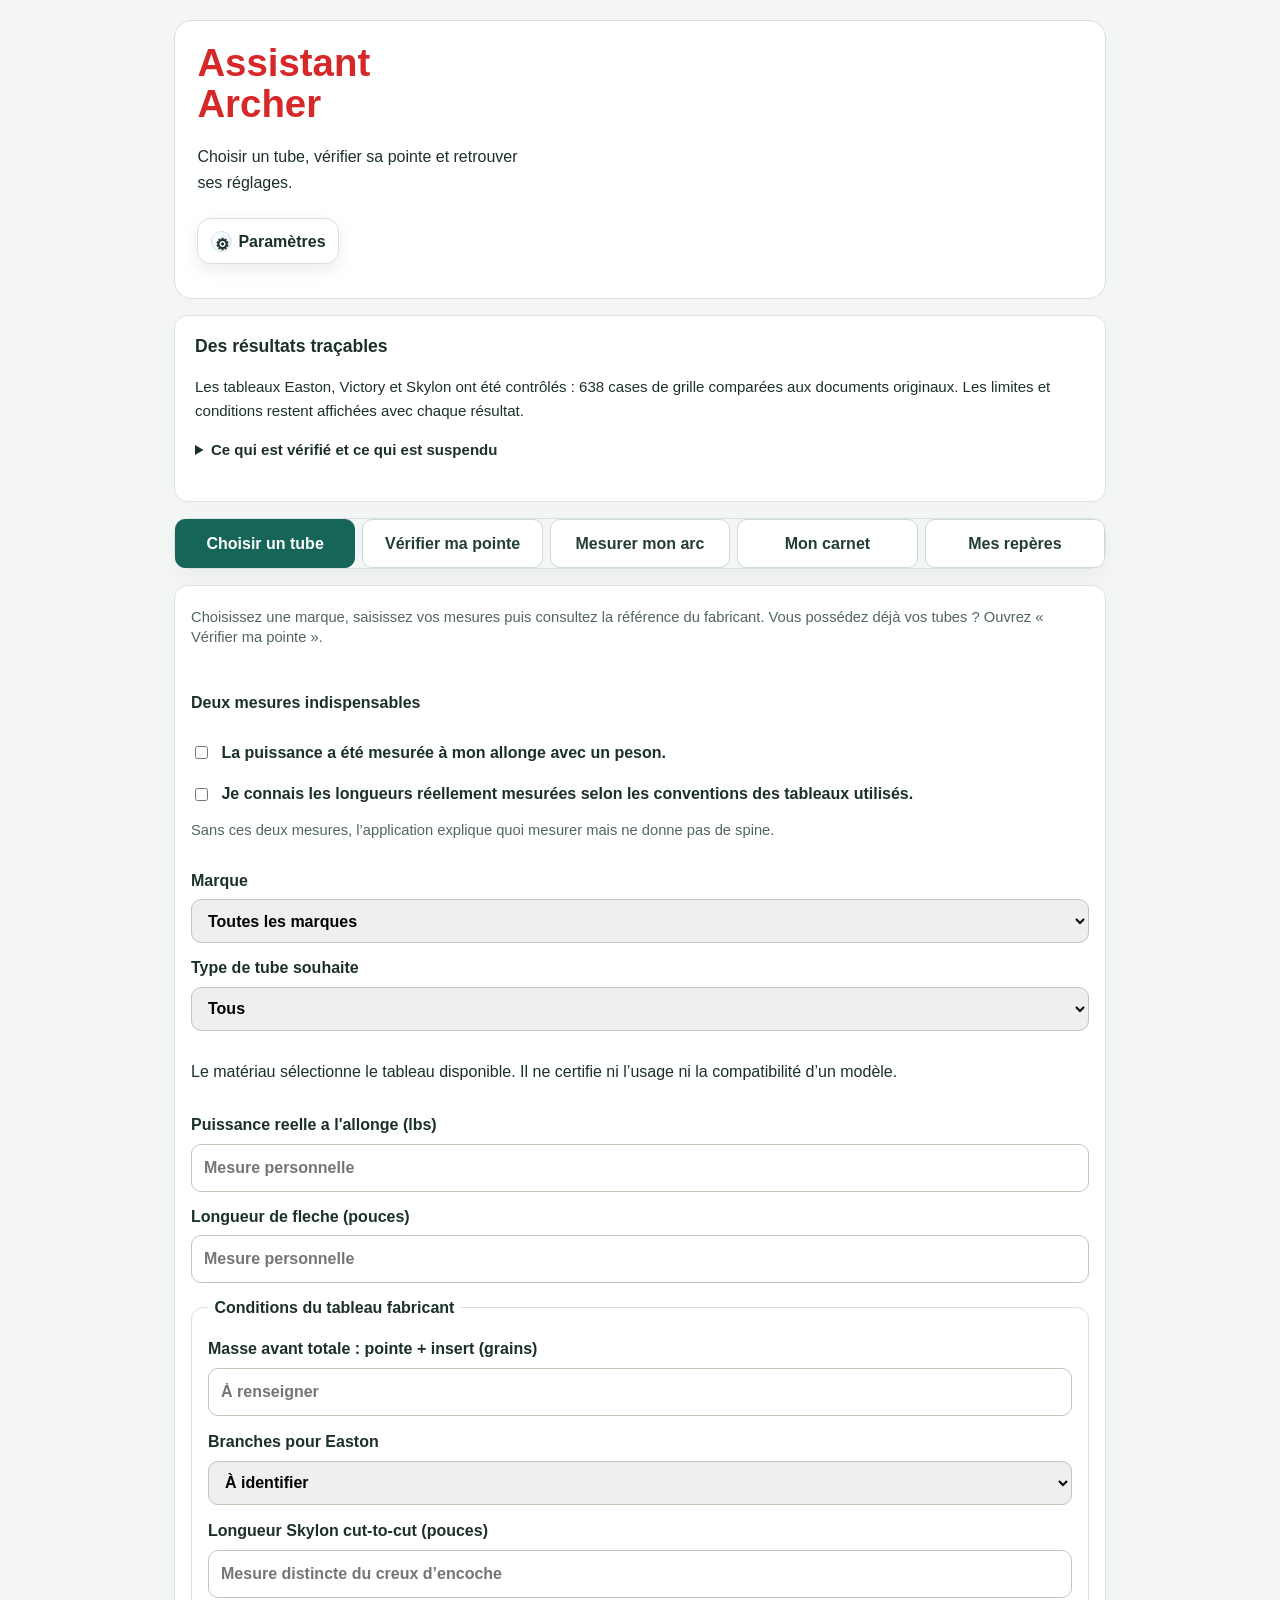
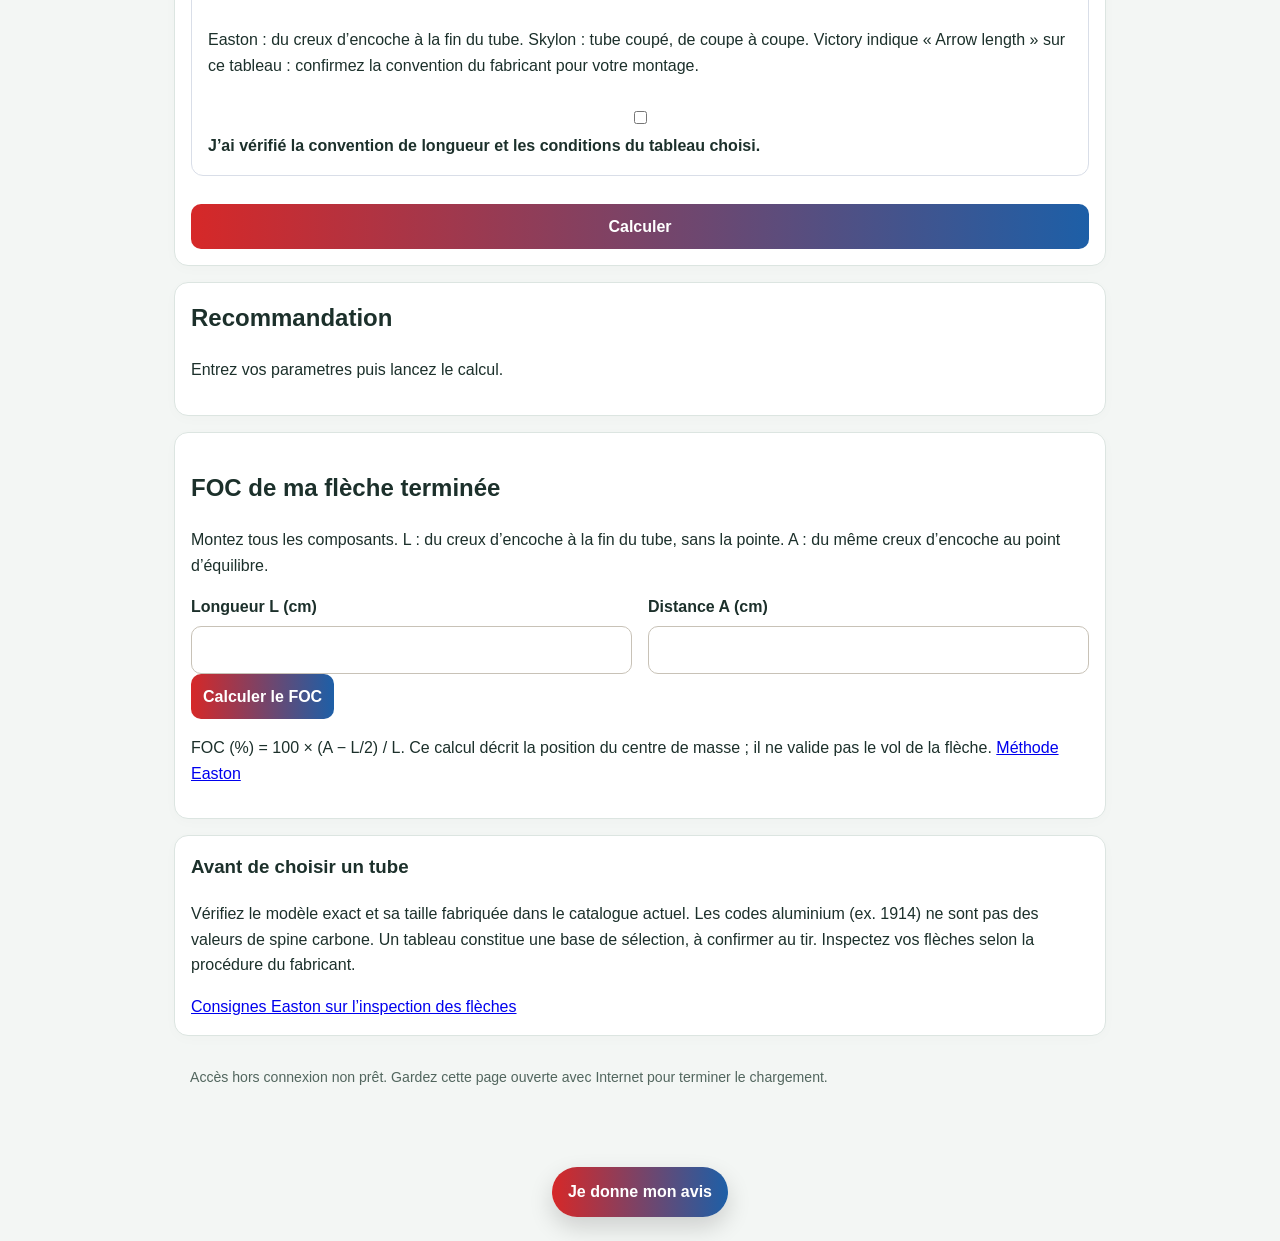
==== commit 7e6835a5: "Ajouter le contrôle de pointe, la restauration du carnet et le mode hors connexion" ====
--- a/test/index.html
+++ b/test/index.html
@@ -8,29 +8,60 @@
   <meta name="theme-color" content="#b23b2f" />
   <link rel="manifest" href="manifest.webmanifest" />
   <link rel="icon" href="icon-assistant-archer-v11.svg" type="image/svg+xml" />
-  <link rel="stylesheet" href="styles.css?v=20260919-v63" />
-  <link rel="stylesheet" href="arrow-builder.css?v=20260919-v63" />
-  <link rel="stylesheet" href="ui-polish.css?v=20260919-prealpha-v15" />
-  <link rel="stylesheet" href="foc-measure.css?v=20260919-v63" />
+  <link rel="stylesheet" href="styles.css?v=20261108-pointe-3" />
+  <link rel="stylesheet" href="release.css?v=20261108-pointe-3" />
 </head>
 <body>
   <main class="app">
     <header class="hero">
       <h1>Assistant Archer</h1>
-      <p>Choisir ses fleches, regler son arc et garder ses reperes.</p>
+      <p>Choisir un tube, vérifier sa pointe et retrouver ses réglages.</p>
       <details class="app-settings">
-        <summary class="app-settings-toggle" aria-label="Ouvrir les parametres"><span class="gear-icon" aria-hidden="true">&#9881;</span><span> Reglages Parametres</span></summary>
+        <summary class="app-settings-toggle" aria-label="Ouvrir les parametres"><span class="gear-icon" aria-hidden="true">&#9881;</span><span> Paramètres</span></summary>
         <div class="app-settings-body">
           <div class="app-settings-grid">
-            <div class="theme-picker"><label for="themeSelect">Theme</label><select id="themeSelect"><option value="cible">Cible</option><option value="campagne">Campagne</option><option value="3d">3D</option></select></div>
-            <label>Type d arc<select id="bowStyle"><option value="classique">Classique</option><option value="barebow">Barebow</option></select></label>
+            <div class="theme-picker"><label for="themeSelect">Thème</label><select id="themeSelect"><option value="cible">Cible</option><option value="campagne">Campagne</option><option value="3d">3D</option></select></div>
+            <label>Type d’arc<select id="bowStyle"><option value="classique">Classique</option><option value="barebow">Barebow</option></select></label>
           </div>
           <p id="appReleaseStatic" style="margin:.8rem 0 0;font-weight:700;opacity:.8">Version : audit du 21 octobre 2026</p>
         </div>
       </details>
     </header>
 
-    <nav class="tab-nav" aria-label="Navigation principale"><button type="button" class="tab-button is-active" data-tab="spine">Choix des fleches</button><button type="button" class="tab-button" data-tab="arc-setup">Reglage de base</button><button type="button" class="tab-button" data-tab="notebook">Mes reglages</button><button type="button" class="tab-button" data-tab="sight" id="sightTabButton">Reperes</button></nav>
+    <nav class="tab-nav" aria-label="Navigation principale"><button type="button" class="tab-button is-active" data-tab="spine">Choisir un tube</button><button type="button" class="tab-button" data-tab="point">Vérifier ma pointe</button><button type="button" class="tab-button" data-tab="arc-setup">Mesurer mon arc</button><button type="button" class="tab-button" data-tab="notebook">Mon carnet</button><button type="button" class="tab-button" data-tab="sight" id="sightTabButton">Mes repères</button></nav>
+
+    <section class="tab-panel" data-panel="point" hidden>
+      <section class="card">
+        <h2>Mon tube, mon spine, ma pointe</h2>
+        <p>Vérifiez votre montage actuel, comparez vos options de pointe et préparez un essai au tir. Pour arc classique ou arc nu à décoche aux doigts.</p>
+        <form id="point-form" novalidate>
+          <fieldset><legend>1. Mon tube actuel</legend><div class="field-grid">
+            <label>Marque du tube<select id="point-brand"><option value="">Choisir la marque</option><option value="easton">Easton</option><option value="victory">Victory</option><option value="skylon">Skylon</option><option value="carbon">Carbon Express (document uniquement)</option></select></label>
+            <label>Modèle exact<input id="point-model" type="text" maxlength="100" placeholder="Inscription sur le tube" required></label>
+            <label>Type de tube<select id="point-material"><option value="carbon">Carbone ou aluminium/carbone</option><option value="alu">Aluminium — code de taille</option></select></label>
+            <label>Spine ou code inscrit<input id="point-spine" type="text" maxlength="30" placeholder="Valeur inscrite sur votre tube" required></label>
+            <label>Longueur pour ce tableau (pouces)<input id="point-length" type="number" min="1" step="any" required></label>
+            <label>Puissance mesurée à mon allonge (lb)<input id="point-weight" type="number" min="1" step="any" required></label>
+            <label>Type de branches<select id="point-limbs"><option value="">À identifier</option><option value="carbon">Carbone de compétition (termes Easton)</option><option value="beginner">Bois / fibre de verre débutant</option></select></label>
+          </div><p id="point-length-help" class="field-hint"></p><p>Le code d’un tube aluminium (par exemple 1914) ne se convertit pas directement en spine carbone.</p></fieldset>
+          <fieldset><legend>2. Ma masse avant</legend><div class="field-grid">
+            <label>Masse de ma pointe (grains)<input id="point-mass" type="number" min="1" step="any" required></label>
+            <label>Insert, outsert et autres composants avant (grains)<input id="point-insert" type="number" min="0" step="any" placeholder="0 si aucun" required></label>
+          </div><label>Autres masses de pointe à comparer (facultatif)<input id="point-candidates" type="text" maxlength="150" placeholder="Séparer les masses par ;" aria-describedby="candidate-help"></label><p id="candidate-help">Saisissez seulement les masses que vous envisagez pour une pointe compatible. L’insert reste inchangé dans la comparaison.</p></fieldset>
+          <details class="trial-details"><summary>3. J’ai fait un essai fûts nus / flèches empennées (facultatif)</summary>
+            <p>Comparez des flèches de même montage, pointes de cible, au même point visé. Observez les groupes depuis le pas de tir. Contrôlez d’abord le détalonnage et les contacts ; faites-vous accompagner pour vos premiers essais.</p>
+            <div class="field-grid"><label>Ma latéralité<select id="point-hand"><option value="">À préciser</option><option value="right">Droitier</option><option value="left">Gaucher</option></select></label>
+            <label>Groupe des fûts nus par rapport aux empennées<select id="point-impact"><option value="none">Pas d’essai / résultat incertain</option><option value="left">À gauche</option><option value="center">Dans le même groupe</option><option value="right">À droite</option></select></label></div>
+            <label class="check-line"><input id="point-repeatable" type="checkbox"> L’écart est répété sur plusieurs volées, avec des groupements réguliers.</label>
+            <label class="check-line"><input id="point-clearance" type="checkbox"> J’ai contrôlé l’absence de contact parasite des flèches avec l’arc.</label>
+          </details>
+          <label class="check-line"><input id="point-measured" type="checkbox"> Je confirme mes mesures, les masses avant et la convention de longueur du fabricant.</label>
+          <button type="submit">Vérifier mon montage et mes options</button>
+        </form>
+      </section>
+      <section class="card result" id="point-result" aria-live="polite"><h2>Ma pointe est-elle adaptée ?</h2><p>Le spine seul ne suffit pas. Renseignez le montage pour lire le tableau ; ajoutez votre essai pour obtenir une piste de réglage.</p></section>
+      <section class="card"><button id="save-point" type="button" disabled>Enregistrer dans mon carnet</button><p id="point-save-status" role="status"></p></section>
+    </section>
 
     <section class="tab-panel is-active" data-panel="spine">
       <section class="card arrow-search-card"><form id="spine-form" novalidate autocomplete="off">
@@ -77,11 +108,16 @@
   </main>
   <button id="feedbackToggleBtn" class="feedback-toggle" type="button" aria-expanded="false" aria-controls="feedbackPanel">Je donne mon avis</button>
   <section id="feedbackPanel" class="feedback-panel" hidden><div class="feedback-panel-card"><div class="feedback-panel-head"><h2>Je donne mon avis</h2><button id="feedbackCloseBtn" type="button" class="feedback-close">Fermer</button></div><form id="feedbackForm"><fieldset class="feedback-categories"><legend>Categorie</legend><label><input type="radio" name="feedbackCategory" value="Ca manque" /> Ca manque</label><label><input type="radio" name="feedbackCategory" value="C'est faux" /> C'est faux</label><label><input type="radio" name="feedbackCategory" value="C'est confus" /> C'est confus</label><label><input type="radio" name="feedbackCategory" value="C'est utile" /> C'est utile</label></fieldset><label>Mon avis<textarea id="feedbackMessage" rows="4" maxlength="600"></textarea></label><div class="row-actions"><button id="feedbackSendBtn" type="button">Envoyer mon avis</button><button id="feedbackResetBtn" type="button">Vider</button></div></form><p id="feedbackStatus"></p></div></section>
-  <script src="app-config.js?v=20261108-reprise-1"></script>
-  <script src="app.js?v=20261108-reprise-1"></script>
-  <script src="foc-measure.js?v=20261108-reprise-1"></script>
-  <script src="reliability.js?v=20261108-reprise-1"></script>
-  <script src="verified-engine.js?v=20261108-reprise-1"></script>
-  <script src="verified-app.js?v=20261108-reprise-1"></script>
+  <script src="app-config.js?v=20261108-pointe-3"></script>
+  <script src="app.js?v=20261108-pointe-3"></script>
+  <script src="foc-measure.js?v=20261108-pointe-3"></script>
+  <script src="reliability.js?v=20261108-pointe-3"></script>
+  <script src="verified-engine.js?v=20261108-pointe-3"></script>
+  <script src="verified-app.js?v=20261108-pointe-3"></script>
+  <script src="point-advisor.js?v=20261108-pointe-3"></script>
+  <script src="point-ui.js?v=20261108-pointe-3"></script>
+  <script src="backup-data.js?v=20261108-pointe-3"></script>
+  <script src="backup-ui.js?v=20261108-pointe-3"></script>
+  <script src="pwa.js?v=20261108-pointe-3"></script>
 </body>
 </html>
--- a/test/release.css
+++ b/test/release.css
@@ -0,0 +1,44 @@
+/* Une lecture calme et des actions accessibles sur téléphone. */
+:root { --accent:#156658; --accent-2:#18493f; --line:#dce5e1; }
+body { background:#f3f6f4; color:#1c302b; line-height:1.6; }
+.app { max-width:960px; padding-bottom:3rem; }
+.hero { background:#fff; padding:1.4rem; box-shadow:none; }
+.hero::after { display:none; }
+.hero h1 { font-size:clamp(1.8rem,5vw,2.4rem); }
+.card { background:#fff; border-color:#dce5e1; box-shadow:0 3px 14px #163c2c05; }
+.app-settings { position:static; justify-self:start; }
+.app-settings-toggle { width:auto; min-height:44px; padding:.4rem .8rem; gap:.4rem; }
+.app-settings-body { z-index:10; }
+.tab-nav { display:flex; flex-wrap:wrap; gap:.45rem; margin:1rem 0; background:none; padding:0; }
+.tab-button { flex:1 1 150px; padding:.85rem .65rem; min-height:48px; background:#fff; color:#243d35; border:1px solid #ccdcd5; }
+.tab-button.is-active { background:#156658; border-color:#156658; color:#fff; }
+button { min-height:44px; }
+button:disabled { opacity:.5; cursor:default; }
+input,select,textarea { font:inherit; max-width:100%; min-width:0; min-height:44px; }
+input[type="checkbox"],input[type="radio"] { min-height:0; width:auto; accent-color:#156658; }
+input:focus-visible,select:focus-visible,button:focus-visible,textarea:focus-visible,summary:focus-visible { outline:3px solid #217e69; outline-offset:3px; }
+form,fieldset { min-width:0; }
+fieldset { border:1px solid #dce5e1; border-radius:12px; padding:1rem; margin:0 0 1rem; }
+legend { font-weight:750; padding:0 .4rem; }
+#point-form { display:grid; gap:.8rem; }
+#point-form fieldset label,#backup-card label { display:grid; gap:.35rem; }
+.field-grid { gap:1rem; }
+.field-grid>* { min-width:0; }
+.check-line,.measurement-check label { display:flex!important; align-items:flex-start; gap:.65rem; padding:.5rem 0; }
+.check-line input,.measurement-check input { margin-top:.4rem; flex:none; }
+details { margin:.7rem 0; }
+summary { cursor:pointer; font-weight:650; min-height:36px; }
+.trial-details { padding:1rem; background:#f3f7f5; border-radius:12px; }
+.answer-lead { font-size:1.2rem; font-weight:700; color:#155f50; }
+.field-hint,#candidate-help { color:#52665e; font-size:.92rem; }
+.table-scroll { overflow-x:auto; }
+table { border-collapse:collapse; width:100%; }
+th,td { padding:.7rem; border-bottom:1px solid #dce5e1; text-align:left; vertical-align:top; }
+th { background:#edf4f0; }
+.reliability-card { font-size:.94rem; padding:1rem 1.25rem; }
+.reliability-card h2 { font-size:1.1rem; margin-top:0; }
+.app-connection { padding:1rem; font-size:.88rem; color:#52665e; }
+.feedback-toggle { position:static; display:block; margin:0 auto 1.5rem; }
+.guided-questions:empty { display:none; }
+@media(max-width:600px) { .app { padding:12px 10px 30px; } .tab-button { flex-basis:42%; } .card { padding:1rem; } .field-grid { grid-template-columns:minmax(0,1fr); } }
+[hidden] { display:none!important; }
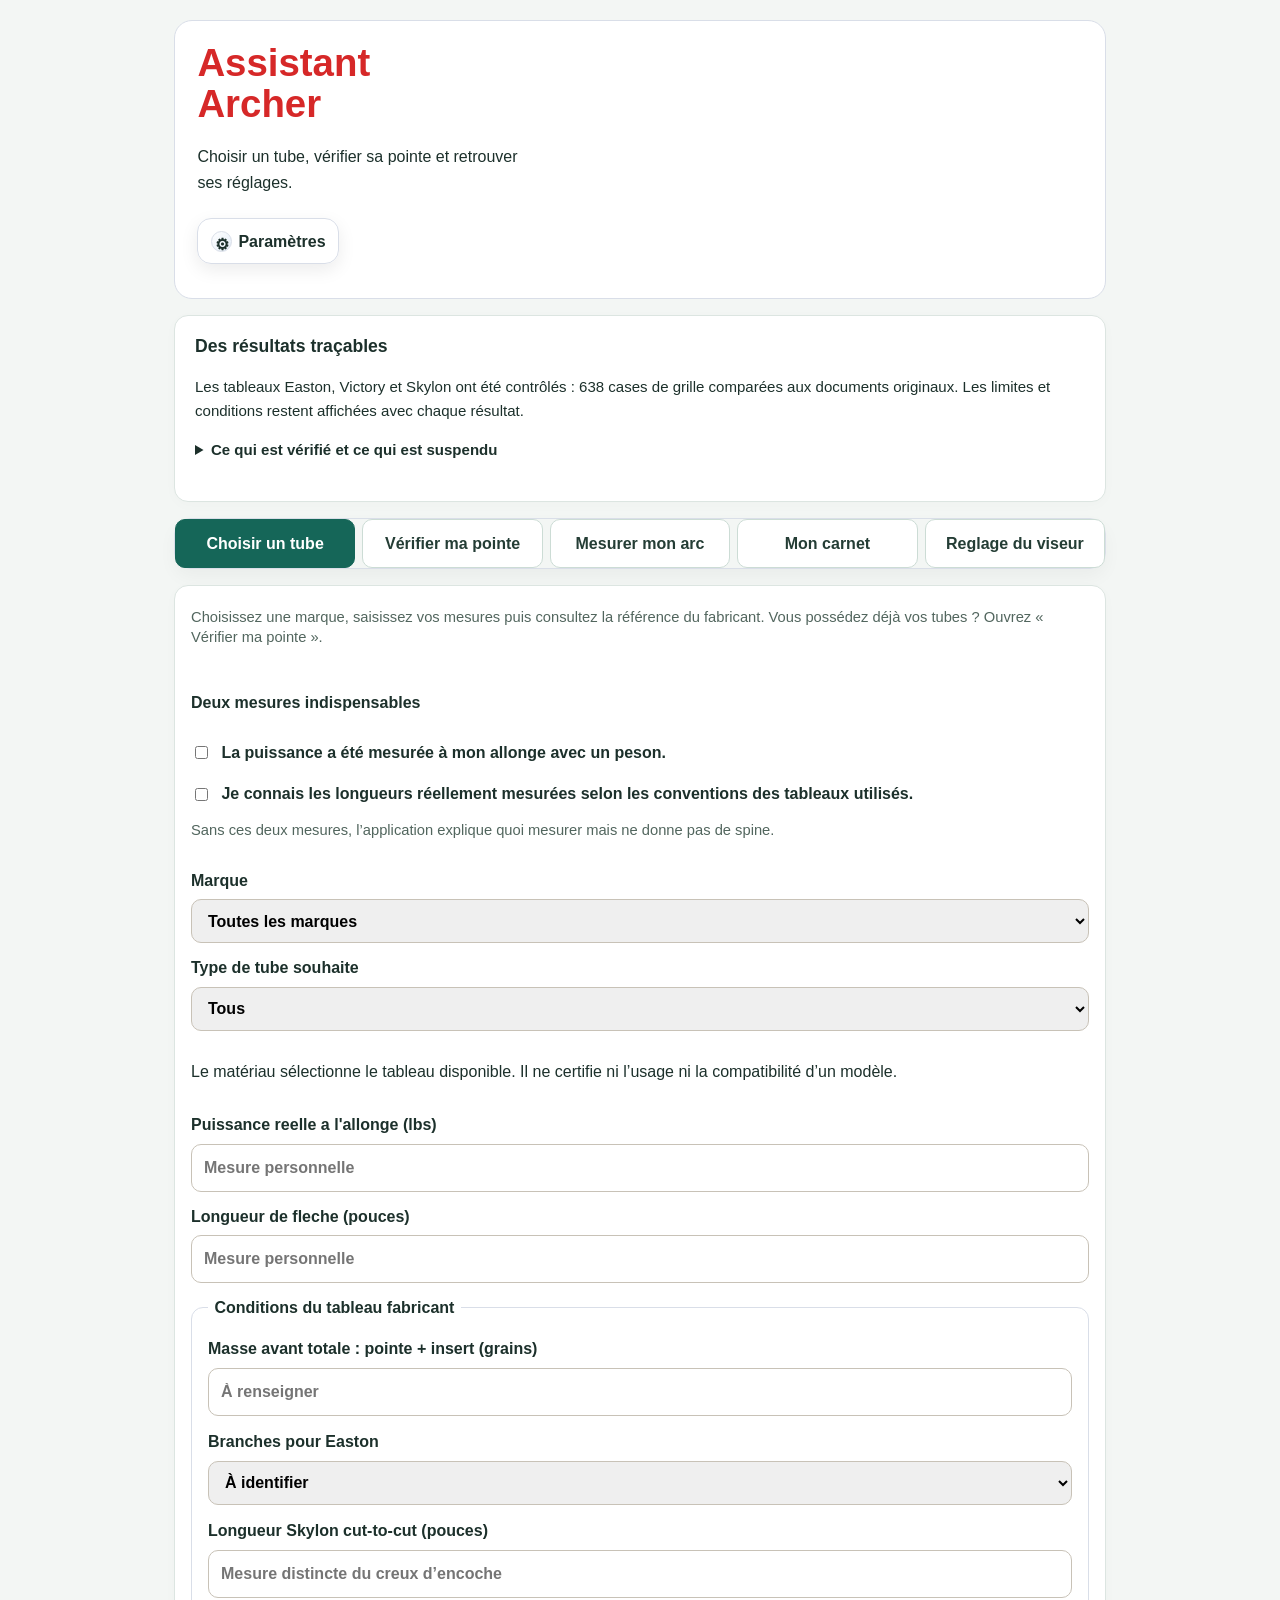
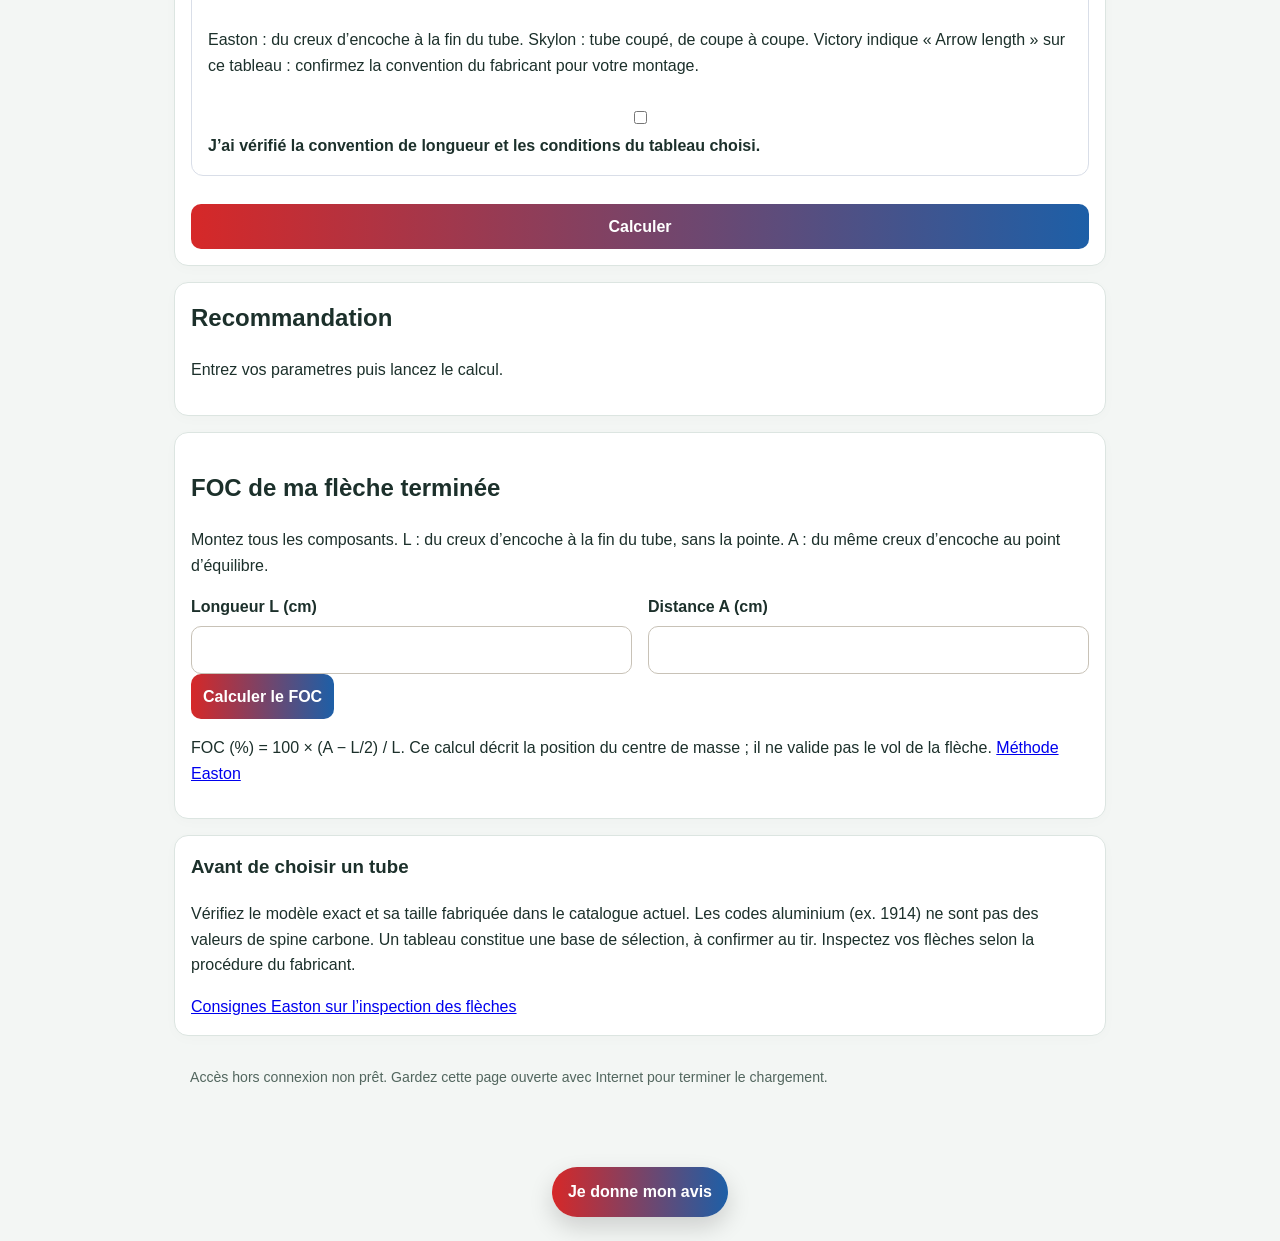
==== commit 3128b18a: "Restaurer le carnet en blocs et les repères sur réglette et palette" ====
--- a/test/index.html
+++ b/test/index.html
@@ -8,8 +8,8 @@
   <meta name="theme-color" content="#b23b2f" />
   <link rel="manifest" href="manifest.webmanifest" />
   <link rel="icon" href="icon-assistant-archer-v11.svg" type="image/svg+xml" />
-  <link rel="stylesheet" href="styles.css?v=20261108-pointe-3" />
-  <link rel="stylesheet" href="release.css?v=20261108-pointe-3" />
+  <link rel="stylesheet" href="styles.css?v=20261108-personal-6" />
+  <link rel="stylesheet" id="releaseTheme" href="release.css?v=20261108-personal-6" />
 </head>
 <body>
   <main class="app">
@@ -102,22 +102,266 @@
       </form></section><section class="card result" id="arcSetupResult" aria-live="polite"><h2>Resultat</h2><p>Entrez vos mesures puis lancez l'analyse.</p></section>
     </section>
 
-    <section class="tab-panel" data-panel="sight" hidden><section class="card"><h2 id="sightHeading">Mes reperes</h2><p id="sightIntro">Enregistrez vos reperes personnels.</p><form id="sight-form" autocomplete="off"><div class="field-grid"><label>Date<input id="sightDate" type="date" /></label><label>Titre<input id="sightTitle" type="text" maxlength="80" /></label><label>Materiel<input id="sightEquipment" type="text" maxlength="160" /></label><label>Fleches<input id="sightArrows" type="text" maxlength="120" /></label></div><div id="sightMarkers" class="sight-markers"><label>18 m<input id="sightMark18" type="text" /></label><label>30 m<input id="sightMark30" type="text" /></label><label>40 m<input id="sightMark40" type="text" /></label><label>50 m<input id="sightMark50" type="text" /></label><label>60 m<input id="sightMark60" type="text" /></label><label>70 m<input id="sightMark70" type="text" /></label></div><div class="field-grid"><label id="scaleLabelSideSight">Cote de l'echelle<input id="sightScaleSide" type="text" /></label><label>Distance personnalisee<input id="sightCustomDistance" type="number" min="1" max="100" /></label><button id="addSightDistanceBtn" type="button">Ajouter la distance</button></div><label id="sightNotesLabel">Notes<textarea id="sightNotes" rows="4"></textarea></label><div class="row-actions"><button id="saveSightBtn" type="submit">Enregistrer</button><button id="resetSightBtn" type="button">Vider</button></div></form><p id="sightHelp"></p><p id="sightScaleNote"></p></section><section class="card result" id="sightResult"><h2 id="sightResultHeading">Reperes enregistres</h2><p id="sightStatus">Aucun repere pour le moment.</p><div id="sightContent"></div><div id="sightRail"></div></section></section>
-
-    <section class="tab-panel" data-panel="notebook" hidden><section class="card"><h2>Carnet de reglage</h2><form id="notebook-form" autocomplete="off"><div class="row-actions"><button id="prefillNotebookBtn" type="button">Reprendre les derniers calculs</button><button id="resetNotebookBtn" type="button">Vider le formulaire</button></div><div class="field-grid"><label>Date<input id="notebookDate" type="date" /></label><label>Nom de la configuration<input id="notebookTitle" type="text" maxlength="80" /></label><label>Arc / poignee<input id="notebookArcModel" type="text" /></label><label>Taille d'arc<input id="notebookArcLength" type="text" /></label><label>Taille de poignee<input id="notebookRiserLength" type="text" /></label><label>Branches<input id="notebookLimbs" type="text" /></label><label>Puissance branches<input id="notebookLimbWeight" type="text" /></label><label>Allonge<input id="notebookDrawLength" type="text" /></label><label>Band<input id="notebookBrace" type="text" /></label><label>Tiller haut<input id="notebookUpperTiller" type="text" /></label><label>Tiller bas<input id="notebookLowerTiller" type="text" /></label><label>Tiller positif<input id="notebookPositiveTiller" type="text" /></label><label>Puissance estimee<input id="notebookEstimatedWeight" type="text" /></label><label>Marque fleche<input id="notebookArrowBrand" type="text" /></label><label>Modele fleche<input id="notebookArrowModel" type="text" list="notebookArrowModelOptions" /><datalist id="notebookArrowModelOptions"></datalist><small id="notebookArrowModelHint" class="field-hint"></small></label><label>Spine<input id="notebookArrowSpine" type="text" /></label><label>Longueur<input id="notebookArrowLength" type="text" /></label><label>Pointe<input id="notebookPointWeight" type="text" /></label></div><label>Notes<textarea id="notebookNotes" rows="5" maxlength="1000"></textarea></label></form></section><section class="card result" id="notebookResult"><h2>Fiches enregistrees</h2><p id="notebookStatus">Aucune fiche pour le moment.</p><div id="notebookContent"></div></section></section>
+    <section class="tab-panel" data-panel="sight" hidden>
+      <section class="card sight-card">
+        <div class="sight-header">
+          <div>
+            <h2 id="sightHeading">Reglage du viseur</h2>
+            <p id="sightIntro">Enregistrez vos reperes de viseur par distance et visualisez-les sur une reglette.</p>
+          </div>
+          <div class="sight-logo" aria-hidden="true">
+            <span class="sight-logo-ring"></span>
+            <span class="sight-logo-pin"></span>
+          </div>
+        </div>
+
+        <form id="sight-form" novalidate autocomplete="off">
+          <section class="subcard">
+            <h3>Fiche viseur</h3>
+            <div class="field-grid">
+              <label>
+                Date
+                <input id="sightDate" type="date" required />
+              </label>
+              <label>
+                Titre
+                <input id="sightTitle" type="text" maxlength="100" placeholder="Ex : exterieur carbone / salle alu" />
+              </label>
+              <label>
+                Viseur / arc
+                <input id="sightEquipment" type="text" maxlength="100" placeholder="Ex : Shibuya / viseur club / WNS" />
+              </label>
+              <label>
+                Fleches utilisees
+                <input id="sightArrows" type="text" maxlength="100" placeholder="Ex : Skylon Paragon 700, pointe 100 gr" />
+              </label>
+            </div>
+          </section>
+
+          <section class="subcard">
+            <h3>Reperes par distance</h3>
+            <div class="sight-layout">
+              <div class="sight-mark-grid sight-mark-fields" aria-hidden="true">
+                <label>
+                  18 m
+                  <input id="sightMark18" class="sight-mark-input" data-distance="18" type="hidden" inputmode="decimal" maxlength="20" />
+                </label>
+                <label>
+                  30 m
+                  <input id="sightMark30" class="sight-mark-input" data-distance="30" type="hidden" inputmode="decimal" maxlength="20" />
+                </label>
+                <label>
+                  40 m
+                  <input id="sightMark40" class="sight-mark-input" data-distance="40" type="hidden" inputmode="decimal" maxlength="20" />
+                </label>
+                <label>
+                  50 m
+                  <input id="sightMark50" class="sight-mark-input" data-distance="50" type="hidden" inputmode="decimal" maxlength="20" />
+                </label>
+                <label>
+                  60 m
+                  <input id="sightMark60" class="sight-mark-input" data-distance="60" type="hidden" inputmode="decimal" maxlength="20" />
+                </label>
+                <label>
+                  70 m
+                  <input id="sightMark70" class="sight-mark-input" data-distance="70" type="hidden" inputmode="decimal" maxlength="20" />
+                </label>
+              </div>
+              <div class="sight-custom-distance">
+                <label>
+                  Ecriture reglette
+                  <select id="scaleLabelSideSight" aria-label="Position des mesures de reglette viseur">
+                    <option value="left">Gauche</option>
+                    <option value="right">Droite</option>
+                  </select>
+                </label>
+                <label>
+                  Distance a reperer (m)
+                  <input id="sightCustomDistance" type="number" min="1" max="120" step="1" inputmode="numeric" placeholder="Ex : 25" />
+                </label>
+                <button id="addSightDistanceBtn" type="button">Ajouter le curseur</button>
+              </div>
+
+              <div class="sight-visual" id="sightVisual" aria-label="Representation des reperes de viseur">
+                <p class="sight-help" id="sightHelp">Indiquez une distance, ajoutez le curseur, puis glissez-le sur la reglette.</p>
+                <div class="sight-rail" id="sightRail" aria-label="Reglette de viseur de 0 a 16 centimetres">
+                  <span class="sight-scale-label" style="top: 8%">0 cm</span>
+                  <span class="sight-scale-label" style="top: 29%">4</span>
+                  <span class="sight-scale-label" style="top: 50%">8</span>
+                  <span class="sight-scale-label" style="top: 71%">12</span>
+                  <span class="sight-scale-label" style="top: 92%">16 cm</span>
+                  <span class="sight-tick is-major" style="top: 8%"></span>
+                  <span class="sight-tick is-major" style="top: 29%"></span>
+                  <span class="sight-tick is-major" style="top: 50%"></span>
+                  <span class="sight-tick is-major" style="top: 71%"></span>
+                  <span class="sight-tick is-major" style="top: 92%"></span>
+                  <div id="sightMarkers" class="sight-markers"></div>
+                </div>
+                <p class="sight-scale-note" id="sightScaleNote">0 cm en haut, 16 cm en bas. Fleches clavier : 1 mm, Page : 1 cm.</p>
+              </div>
+            </div>
+            <label>
+              <span id="sightNotesLabel">Notes viseur</span>
+              <textarea id="sightNotes" rows="3" maxlength="700" placeholder="Ex : verifier 50 m avec vent de face, lumiere faible, changement de pointe..."></textarea>
+            </label>
+            <div class="row-actions">
+              <button id="saveSightBtn" type="submit">Enregistrer le reglage viseur</button>
+              <button id="resetSightBtn" type="button">Vider</button>
+            </div>
+          </section>
+        </form>
+      </section>
+
+      <section class="card result" id="sightResult" aria-live="polite">
+        <h2 id="sightResultHeading">Reglages viseur enregistres</h2>
+        <p id="sightStatus">Aucun reglage viseur pour le moment.</p>
+        <div id="sightContent"></div>
+      </section>
+    </section>
+
+    <section class="tab-panel" data-panel="notebook" hidden>
+      <section class="card">
+        <h2>Carnet de reglage</h2>
+        <p>Enregistrez une fiche personnelle pour garder une trace du materiel, des reglages et des fleches utilisees.</p>
+        <form id="notebook-form" novalidate autocomplete="off">
+          <section class="subcard">
+            <h3>Demarrage rapide</h3>
+            <p>Le plus simple est de repartir du dernier calcul deja fait dans l'app.</p>
+            <div class="row-actions">
+              <button id="prefillNotebookBtn" type="button">Pre-remplir avec le dernier calcul</button>
+              <button id="saveNotebookBtn" type="submit">Enregistrer la fiche</button>
+              <button id="resetNotebookBtn" type="button">Vider</button>
+            </div>
+          </section>
+
+          <section class="subcard">
+            <h3>Fiche</h3>
+            <div class="field-grid">
+              <label>
+                Date
+                <input id="notebookDate" type="date" required />
+              </label>
+              <label>
+                Titre libre
+                <input id="notebookTitle" type="text" maxlength="100" placeholder="Ex : reglages salle mars / setup exterieur" />
+              </label>
+            </div>
+          </section>
+
+          <section class="subcard">
+            <h3>Materiel</h3>
+            <div class="field-grid">
+              <label>
+                Arc / modele
+                <input id="notebookArcModel" type="text" maxlength="100" placeholder="Ex : WNS / Hoyt / autre" />
+              </label>
+              <label>
+                Taille d'arc
+                <input id="notebookArcLength" type="text" maxlength="20" placeholder='Ex : 68"' />
+              </label>
+              <label>
+                Poignee
+                <input id="notebookRiserLength" type="text" maxlength="20" placeholder='Ex : 25"' />
+              </label>
+              <label>
+                Branches
+                <input id="notebookLimbs" type="text" maxlength="100" placeholder="Ex : WNS / Uukha / autre" />
+              </label>
+              <label>
+                Puissance marquee
+                <input id="notebookLimbWeight" type="text" maxlength="20" placeholder="Ex : 30 lbs" />
+              </label>
+              <label>
+                Allonge
+                <input id="notebookDrawLength" type="text" maxlength="20" placeholder='Ex : 28"' />
+              </label>
+            </div>
+          </section>
+
+          <section class="subcard">
+            <h3>Reglage</h3>
+            <div class="field-grid">
+              <label>
+                Band
+                <input id="notebookBrace" type="text" maxlength="20" placeholder="Ex : 22,5 cm" />
+              </label>
+              <label>
+                Tiller haut
+                <input id="notebookUpperTiller" type="text" maxlength="20" placeholder="Ex : 222 mm" />
+              </label>
+              <label>
+                Tiller bas
+                <input id="notebookLowerTiller" type="text" maxlength="20" placeholder="Ex : 216 mm" />
+              </label>
+              <label>
+                Tiller positif
+                <input id="notebookPositiveTiller" type="text" maxlength="20" placeholder="Ex : +6 mm" />
+              </label>
+              <label>
+                Puissance tiree estimee
+                <input id="notebookEstimatedWeight" type="text" maxlength="20" placeholder="Ex : 31 lbs" />
+              </label>
+            </div>
+          </section>
+
+          <section class="subcard">
+            <h3>Fleches</h3>
+            <div class="field-grid">
+              <label>
+                Marque
+                <input id="notebookArrowBrand" type="text" maxlength="80" placeholder="Ex : Skylon" />
+              </label>
+              <label>
+                Modele
+                <input id="notebookArrowModel" type="text" maxlength="100" list="notebookArrowModelOptions" placeholder="Ex : Paragon 800" />
+                <datalist id="notebookArrowModelOptions"></datalist>
+                <small id="notebookArrowModelHint" class="field-hint"></small>
+              </label>
+              <label>
+                Spine
+                <input id="notebookArrowSpine" type="text" maxlength="40" placeholder="Ex : 800 / A3 / NPX7500" />
+              </label>
+              <label>
+                Longueur
+                <input id="notebookArrowLength" type="text" maxlength="20" placeholder='Ex : 28"' />
+              </label>
+              <label>
+                Pointe
+                <input id="notebookPointWeight" type="text" maxlength="20" placeholder="Ex : 100 gr" />
+              </label>
+            </div>
+          </section>
+
+          <section class="subcard">
+            <h3>Notes</h3>
+            <label>
+              Remarques / sensations / conseil entraineur
+              <textarea id="notebookNotes" rows="5" maxlength="1000" placeholder="Ex : bon ressenti, a re-tester avec 110 gr, avis entraineur..."></textarea>
+            </label>
+          </section>
+        </form>
+      </section>
+
+      <section class="card result" id="notebookResult" aria-live="polite">
+        <h2>Fiches enregistrees</h2>
+        <p id="notebookStatus">Aucune fiche pour le moment.</p>
+        <div id="notebookContent">
+        </div>
+      </section>
+    </section>
   </main>
   <button id="feedbackToggleBtn" class="feedback-toggle" type="button" aria-expanded="false" aria-controls="feedbackPanel">Je donne mon avis</button>
   <section id="feedbackPanel" class="feedback-panel" hidden><div class="feedback-panel-card"><div class="feedback-panel-head"><h2>Je donne mon avis</h2><button id="feedbackCloseBtn" type="button" class="feedback-close">Fermer</button></div><form id="feedbackForm"><fieldset class="feedback-categories"><legend>Categorie</legend><label><input type="radio" name="feedbackCategory" value="Ca manque" /> Ca manque</label><label><input type="radio" name="feedbackCategory" value="C'est faux" /> C'est faux</label><label><input type="radio" name="feedbackCategory" value="C'est confus" /> C'est confus</label><label><input type="radio" name="feedbackCategory" value="C'est utile" /> C'est utile</label></fieldset><label>Mon avis<textarea id="feedbackMessage" rows="4" maxlength="600"></textarea></label><div class="row-actions"><button id="feedbackSendBtn" type="button">Envoyer mon avis</button><button id="feedbackResetBtn" type="button">Vider</button></div></form><p id="feedbackStatus"></p></div></section>
-  <script src="app-config.js?v=20261108-pointe-3"></script>
-  <script src="app.js?v=20261108-pointe-3"></script>
-  <script src="foc-measure.js?v=20261108-pointe-3"></script>
-  <script src="reliability.js?v=20261108-pointe-3"></script>
-  <script src="verified-engine.js?v=20261108-pointe-3"></script>
-  <script src="verified-app.js?v=20261108-pointe-3"></script>
-  <script src="point-advisor.js?v=20261108-pointe-3"></script>
-  <script src="point-ui.js?v=20261108-pointe-3"></script>
-  <script src="backup-data.js?v=20261108-pointe-3"></script>
-  <script src="backup-ui.js?v=20261108-pointe-3"></script>
-  <script src="pwa.js?v=20261108-pointe-3"></script>
+  <script src="app-config.js?v=20261108-personal-6"></script>
+  <script src="app.js?v=20261108-personal-6"></script>
+  <script src="foc-measure.js?v=20261108-personal-6"></script>
+  <script src="reliability.js?v=20261108-personal-6"></script>
+  <script src="verified-engine.js?v=20261108-personal-6"></script>
+  <script src="verified-app.js?v=20261108-personal-6"></script>
+  <script src="point-advisor.js?v=20261108-personal-6"></script>
+  <script src="point-ui.js?v=20261108-personal-6"></script>
+  <script src="backup-data.js?v=20261108-personal-6"></script>
+  <script src="backup-ui.js?v=20261108-personal-6"></script>
+  <script src="pwa.js?v=20261108-personal-6"></script>
 </body>
 </html>
--- a/test/release.css
+++ b/test/release.css
@@ -30,6 +30,8 @@
 summary { cursor:pointer; font-weight:650; min-height:36px; }
 .trial-details { padding:1rem; background:#f3f7f5; border-radius:12px; }
 .answer-lead { font-size:1.2rem; font-weight:700; color:#155f50; }
+.mass-proposal { background:#edf6f1; border-left:4px solid #156658; border-radius:12px; padding:1rem; margin-bottom:1.4rem; }
+.mass-proposal h2 { margin-top:0; color:#18493f; }
 .field-hint,#candidate-help { color:#52665e; font-size:.92rem; }
 .table-scroll { overflow-x:auto; }
 table { border-collapse:collapse; width:100%; }
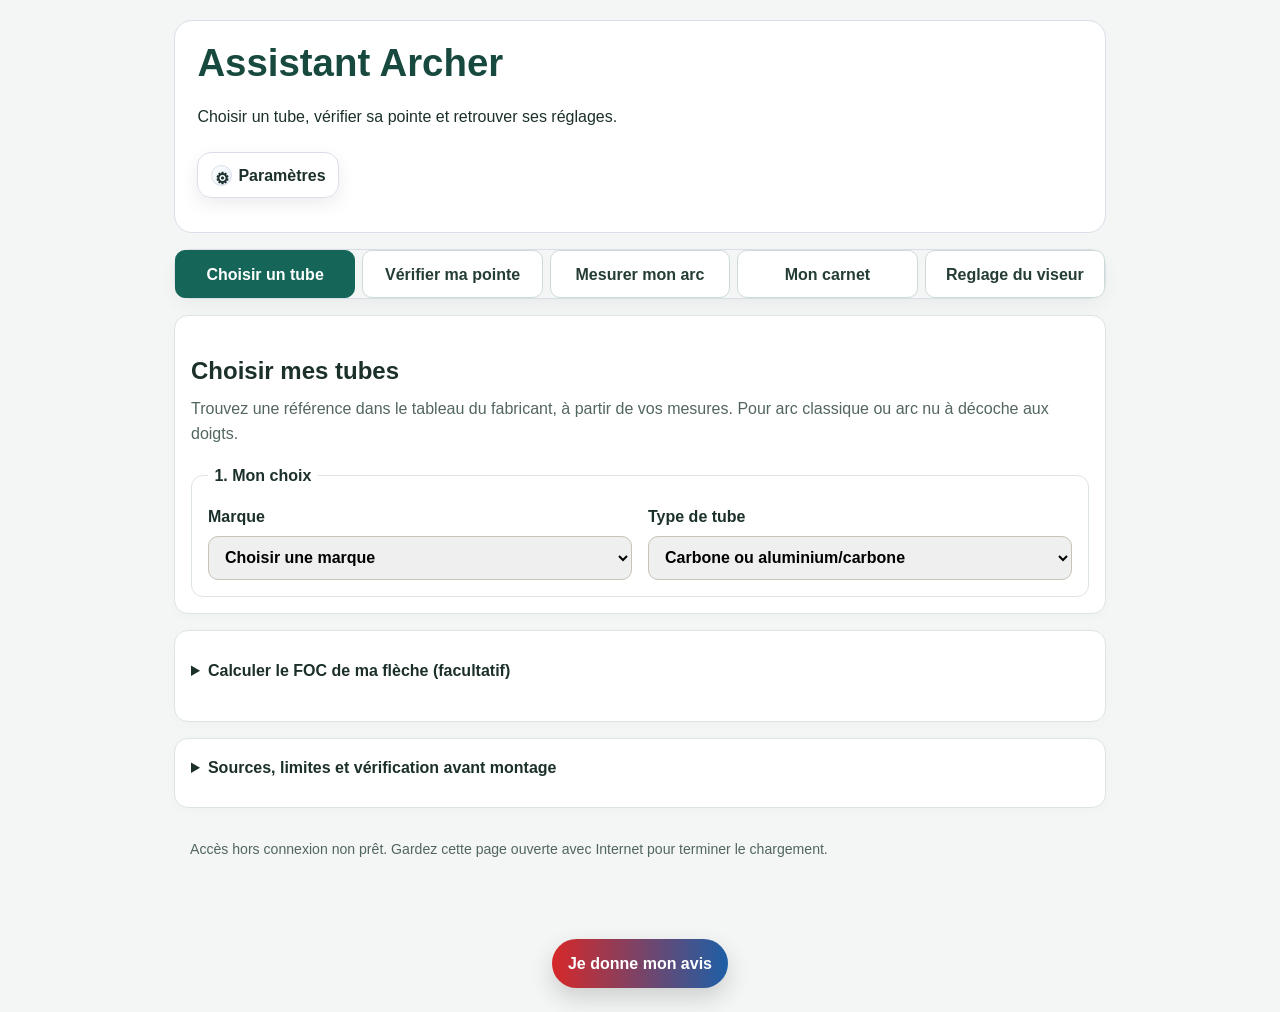
==== commit 0d501989: "Simplifier le choix des tubes et fiabiliser la saisie des mesures" ====
--- a/test/index.html
+++ b/test/index.html
@@ -8,8 +8,8 @@
   <meta name="theme-color" content="#b23b2f" />
   <link rel="manifest" href="manifest.webmanifest" />
   <link rel="icon" href="icon-assistant-archer-v11.svg" type="image/svg+xml" />
-  <link rel="stylesheet" href="styles.css?v=20261108-personal-6" />
-  <link rel="stylesheet" id="releaseTheme" href="release.css?v=20261108-personal-6" />
+  <link rel="stylesheet" href="styles.css?v=20261108-tubes-8" />
+  <link rel="stylesheet" id="releaseTheme" href="release.css?v=20261108-tubes-8" />
 </head>
 <body>
   <main class="app">
@@ -64,30 +64,42 @@
     </section>
 
     <section class="tab-panel is-active" data-panel="spine">
-      <section class="card arrow-search-card"><form id="spine-form" novalidate autocomplete="off">
-        <fieldset class="search-mode" aria-describedby="searchModeHelp">
-          <legend>Comment souhaitez-vous chercher ?</legend>
-          <label><input type="radio" name="searchMode" value="guided" checked /> Guide-moi</label>
-          <label><input type="radio" name="searchMode" value="expert" /> Recherche précise</label>
-        </fieldset>
-        <p id="searchModeHelp" class="field-hint">Les résultats sont des lectures de tableaux publiés, sous les conditions de chaque fabricant.</p>
-        <div id="guidedQuestions" class="guided-questions">
-          <label>Votre expérience<select id="archerExperience"><option value="beginner">Je débute</option><option value="club">Je pratique en club</option><option value="experienced">Je connais mon matériel</option></select></label>
-          <label>Quel est votre objectif ?<select id="guidedGoal"><option value="club">Progresser avec un matériel simple</option><option value="performance">Chercher plus de performance</option><option value="competition">Compétition</option></select></label>
-          <div class="measurement-check"><p><strong>Deux mesures indispensables</strong></p><label><input id="drawWeightKnown" type="checkbox" /> La puissance a été mesurée à mon allonge avec un peson.</label><label><input id="arrowLengthKnown" type="checkbox" /> Je connais la longueur réelle de ma flèche, du creux d’encoche à l’extrémité du tube.</label><p id="measurementHelp" class="field-hint">Sans ces deux mesures, l’application explique quoi mesurer mais ne donne pas de spine.</p></div>
-        </div>
-        <label id="shootingProfileWrap" hidden style="display:none">Profil de tir<select id="shootingProfile" required><option value="recurve_outdoor">Recurve exterieur</option><option value="recurve_indoor">Recurve salle</option></select></label>
-        <label>Marque<select id="preferredBrand" required><option value="all">Toutes les marques</option><option value="skylon">Skylon</option><option value="easton">Easton</option><option value="victory">Victory</option><option value="carbon">Carbon Express</option></select></label>
-        <label id="shootingEnvironmentWrap">Où tirez-vous surtout ?<select id="shootingEnvironment" required><option value="outdoor">Extérieur</option><option value="indoor">Salle</option><option value="mixed">Salle et extérieur</option></select></label>
-        <label>Type de tube souhaite<select id="shaftMaterial" required><option value="all">Peu importe / conseille-moi</option><option value="carbon">Carbone</option><option value="alu">Aluminium</option></select></label><p id="materialGuidance">Le lieu de tir n impose pas un materiau. Le carbone est polyvalent, l aluminium est courant en salle, et les tubes aluminium/carbone sont proposes automatiquement lorsqu un modele compatible existe.</p>
-        <label id="disciplineWrap">Discipline<select id="discipline"><option value="target">Cible (salle ou extérieur)</option><option value="field">Campagne / 3D</option></select></label>
-        <label id="drawWeightLabel">Puissance réelle à l’allonge (lb)<input id="drawWeight" type="number" min="10" max="70" step="0.5" placeholder="Mesure personnelle" required /></label>
-        <label id="arrowLengthLabel">Longueur de flèche (pouces)<input id="arrowLength" type="number" min="22" max="34" step="0.25" placeholder="Mesure personnelle" required /></label>
-        <button type="submit">Calculer</button>
-      </form></section>
-      <section class="card result" id="result" aria-live="polite"><h2>Recommandation</h2><p>Entrez vos parametres puis lancez le calcul.</p></section>
-      <section class="card notes" id="history"><h3>Historique (5 derniers)</h3><div id="historyContent"><p>Aucun calcul pour le moment.</p></div><button id="clearHistoryBtn" type="button">Vider l'historique</button></section>
-      <section class="card notes"><h3>Important</h3><ul><li>Cette application reste <strong>indicative</strong> et donne un <strong>point de depart</strong>.</li><li>Confirmez le choix avec le tableau du fabricant du modele vise et, si possible, avec un entraineur.</li><li>La puissance utilisee doit etre la puissance <strong>reellement mesuree a l'allonge</strong>.</li><li>Reference pedagogique FFTA : <a href="https://www.ffta.fr/pratiquer/le-materiel/les-fleches" target="_blank" rel="noopener noreferrer">Les fleches</a>.</li><li>Tableaux fabricants : <a href="https://eastonarchery.com/selector/" target="_blank" rel="noopener noreferrer">Easton</a>, <a href="https://victoryarchery.com/arrow-guide/" target="_blank" rel="noopener noreferrer">Victory</a>, <a href="https://thecarbonexpress.com/wp-content/uploads/2024/11/recurve-series-arrow-selection-chart.pdf" target="_blank" rel="noopener noreferrer">Carbon Express</a>, <a href="https://skylonarchery.com/images/catalog/skylon%202023.pdf" target="_blank" rel="noopener noreferrer">Skylon</a>, <a href="https://www.avalon-archery.com/" target="_blank" rel="noopener noreferrer">Avalon</a>.</li></ul></section>
+      <section class="card tube-choice-card">
+        <h2>Choisir mes tubes</h2>
+        <p class="tube-intro">Trouvez une référence dans le tableau du fabricant, à partir de vos mesures. Pour arc classique ou arc nu à décoche aux doigts.</p>
+        <form id="spine-form" novalidate autocomplete="off">
+          <fieldset><legend>1. Mon choix</legend><div class="field-grid">
+            <label>Marque<select id="preferredBrand" required><option value="">Choisir une marque</option><option value="easton">Easton</option><option value="victory">Victory</option><option value="skylon">Skylon</option><option value="all">Comparer Easton, Victory et Skylon</option><option value="carbon">Carbon Express — document uniquement</option></select></label>
+            <label>Type de tube<select id="shaftMaterial"><option value="carbon">Carbone ou aluminium/carbone</option><option value="alu">Aluminium — codes de taille</option><option value="all">Comparer les matériaux disponibles</option></select></label>
+          </div><p id="tube-compatibility" class="field-hint" hidden>Pour cette marque, aucun tableau aluminium n’est contrôlé. Choisissez Easton pour lire des codes aluminium.</p></fieldset>
+          <section id="tube-document" class="tube-reading" hidden><h3>Carbon Express : consulter la source</h3><p>Des codes du document restent ambigus. Aucun spine générique n’est calculé à partir de ces codes.</p><a href="https://thecarbonexpress.com/wp-content/uploads/2024/11/recurve-series-arrow-selection-chart.pdf" target="_blank" rel="noopener noreferrer">Ouvrir le tableau Carbon Express</a></section>
+          <fieldset id="tube-measures" hidden><legend>2. Mes mesures</legend>
+            <div class="field-grid"><label id="drawWeightLabel"><span>Puissance à mon allonge</span><input id="drawWeight" type="number" min="0" step="any" inputmode="decimal" placeholder="Mesurée au peson" required></label><label>Unité de puissance<select id="tube-weight-unit"><option value="lb">Livres (lb)</option><option value="kg">Kilogrammes (kg)</option></select></label>
+            <label id="arrowLengthLabel"><span id="tube-length-title">Longueur de flèche pour le tableau (pouces)</span><input id="arrowLength" type="number" min="0" step="any" inputmode="decimal" placeholder="Votre mesure" required></label><label>Unité des longueurs<select id="tube-length-unit"><option value="in">Pouces</option><option value="cm">Centimètres</option></select></label></div>
+            <p id="tube-length-help" class="field-hint"></p>
+            <label id="tube-skylon-extra" hidden><span id="tube-skylon-title">Longueur Skylon de coupe à coupe (pouces, facultatif)</span><input id="verifiedSkylonLength" type="number" min="0" step="any" inputmode="decimal" placeholder="Mesure distincte, pour le résultat Skylon"></label>
+            <details><summary>Comment prendre les mesures ?</summary><p>Mesurez la puissance au peson à votre allonge de tir, avec votre arc monté. La puissance marquée sur les branches ne la remplace pas. Pour la longueur, utilisez les points de mesure indiqués ci-dessus ; l’allonge et la longueur de flèche sont deux mesures différentes.</p><p>Les unités choisies sont converties vers celles du tableau. L’application n’arrondit pas une puissance pour la faire entrer dans une ligne absente.</p></details>
+          </fieldset>
+          <fieldset id="tube-conditions" hidden><legend>3. Conditions du tableau</legend><div class="field-grid">
+            <label>Masse avant totale (grains)<input id="verifiedFront" type="number" min="0" step="any" inputmode="decimal" placeholder="Pointe + insert et autres masses avant"></label>
+            <label>Branches pour le tableau Easton<select id="verifiedLimbs"><option value="">Identifier mes branches</option><option value="carbon">Carbone de compétition (termes Easton)</option><option value="beginner">Bois / fibre de verre débutant</option></select></label>
+          </div><p class="field-hint">Additionnez les masses réellement montées à l’avant. Ne confondez pas les grains avec les grammes.</p></fieldset>
+          <label id="tube-confirmation" class="check-line" hidden><input id="verifiedConvention" type="checkbox"> Je confirme la puissance mesurée, la longueur selon la convention indiquée et les conditions du tableau.</label>
+          <p id="selection-status" role="alert"></p>
+          <button id="tube-submit" type="submit" hidden>Lire le tableau fabricant</button>
+          <div hidden>
+            <div id="guidedQuestions"><select id="archerExperience"><option value="experienced">Matériel personnel</option></select><select id="guidedGoal"><option value="club">Club</option></select></div>
+            <div class="measurement-check"><input id="drawWeightKnown" type="checkbox"><input id="arrowLengthKnown" type="checkbox"></div>
+            <p id="searchModeHelp"></p><p id="materialGuidance"></p><p id="measurementHelp"></p>
+            <label id="shootingProfileWrap"><select id="shootingProfile"><option value="recurve_outdoor">Classique</option></select></label>
+            <label id="shootingEnvironmentWrap"><select id="shootingEnvironment"><option value="outdoor">Extérieur</option></select></label>
+            <label id="disciplineWrap"><select id="discipline"><option value="target">Cible</option></select></label>
+          </div>
+        </form>
+      </section>
+      <section class="card result tube-result" id="result" tabindex="-1" aria-live="polite" hidden></section>
+      <section id="history" hidden><div id="historyContent"></div><button id="clearHistoryBtn" type="button">Vider l’historique</button></section>
+      <section class="card tube-source-card"><details><summary>Sources, limites et vérification avant montage</summary><p>Easton, Victory et Skylon sont lus à partir des transcriptions contrôlées le 21 octobre 2026. Un résultat n’est ni une preuve de disponibilité commerciale ni une validation du montage complet. Carbon Express reste consultable dans son document, sans lecture automatique.</p><p>Les lignes absentes, les limites ambiguës et les conditions non couvertes sont signalées sans résultat de remplacement. Les références et le détail des mesures apparaissent avec chaque résultat.</p><p><a href="audit-report.md">Rapport des vérifications</a> · <a href="https://eastonarchery.com/safety/" target="_blank" rel="noopener noreferrer">Inspection des flèches avant utilisation</a></p></details></section>
     </section>
 
     <section class="tab-panel arc-setup-panel" data-panel="arc-setup" hidden>
@@ -352,16 +364,18 @@
   </main>
   <button id="feedbackToggleBtn" class="feedback-toggle" type="button" aria-expanded="false" aria-controls="feedbackPanel">Je donne mon avis</button>
   <section id="feedbackPanel" class="feedback-panel" hidden><div class="feedback-panel-card"><div class="feedback-panel-head"><h2>Je donne mon avis</h2><button id="feedbackCloseBtn" type="button" class="feedback-close">Fermer</button></div><form id="feedbackForm"><fieldset class="feedback-categories"><legend>Categorie</legend><label><input type="radio" name="feedbackCategory" value="Ca manque" /> Ca manque</label><label><input type="radio" name="feedbackCategory" value="C'est faux" /> C'est faux</label><label><input type="radio" name="feedbackCategory" value="C'est confus" /> C'est confus</label><label><input type="radio" name="feedbackCategory" value="C'est utile" /> C'est utile</label></fieldset><label>Mon avis<textarea id="feedbackMessage" rows="4" maxlength="600"></textarea></label><div class="row-actions"><button id="feedbackSendBtn" type="button">Envoyer mon avis</button><button id="feedbackResetBtn" type="button">Vider</button></div></form><p id="feedbackStatus"></p></div></section>
-  <script src="app-config.js?v=20261108-personal-6"></script>
-  <script src="app.js?v=20261108-personal-6"></script>
-  <script src="foc-measure.js?v=20261108-personal-6"></script>
-  <script src="reliability.js?v=20261108-personal-6"></script>
-  <script src="verified-engine.js?v=20261108-personal-6"></script>
-  <script src="verified-app.js?v=20261108-personal-6"></script>
-  <script src="point-advisor.js?v=20261108-personal-6"></script>
-  <script src="point-ui.js?v=20261108-personal-6"></script>
-  <script src="backup-data.js?v=20261108-personal-6"></script>
-  <script src="backup-ui.js?v=20261108-personal-6"></script>
-  <script src="pwa.js?v=20261108-personal-6"></script>
+  <script src="app-config.js?v=20261108-tubes-8"></script>
+  <script src="app.js?v=20261108-tubes-8"></script>
+  <script src="foc-measure.js?v=20261108-tubes-8"></script>
+  <script src="reliability.js?v=20261108-tubes-8"></script>
+  <script src="verified-engine.js?v=20261108-tubes-8"></script>
+  <script src="verified-app.js?v=20261108-tubes-8"></script>
+  <script src="tube-selector.js?v=20261108-tubes-8"></script>
+  <script src="tube-ui.js?v=20261108-tubes-8"></script>
+  <script src="point-advisor.js?v=20261108-tubes-8"></script>
+  <script src="point-ui.js?v=20261108-tubes-8"></script>
+  <script src="backup-data.js?v=20261108-tubes-8"></script>
+  <script src="backup-ui.js?v=20261108-tubes-8"></script>
+  <script src="pwa.js?v=20261108-tubes-8"></script>
 </body>
 </html>
--- a/test/release.css
+++ b/test/release.css
@@ -44,3 +44,27 @@
 .guided-questions:empty { display:none; }
 @media(max-width:600px) { .app { padding:12px 10px 30px; } .tab-button { flex-basis:42%; } .card { padding:1rem; } .field-grid { grid-template-columns:minmax(0,1fr); } }
 [hidden] { display:none!important; }
+/* Choisir un tube : styles limités à ce parcours. Les panneaux personnels gardent leur modèle historique. */
+.app:has([data-panel="spine"].is-active) > .reliability-card { display:none; }
+.app:has([data-panel="spine"].is-active) .hero h1 { max-width:none; color:#18493f; }
+.app:has([data-panel="spine"].is-active) .hero p { max-width:none; }
+#tube-submit { background:#156658; color:white; }
+#spine-form { display:grid; gap:.85rem; }
+#spine-form fieldset { margin:0; }
+#spine-form label { display:grid; gap:.35rem; min-width:0; }
+#spine-form .check-line { display:flex; }
+#spine-form input[aria-invalid="true"],#spine-form select[aria-invalid="true"] { border:2px solid #b52c2c; }
+#selection-status { margin:0; color:#9c2626; font-weight:650; }
+#selection-status:empty { display:none; }
+.tube-intro { color:#52665e; margin-top:.3rem; }
+.tube-choice-card h2 { margin-bottom:.25rem; }
+.tube-result { scroll-margin-top:1rem; }
+.tube-reading { padding:1rem; margin:1rem 0; border:1px solid #dce5e1; border-radius:12px; }
+.tube-reading h3 { margin-top:0; }
+.tube-reading.is-readable { border-left:4px solid #156658; }
+.tube-reading.is-unavailable { background:#f6f7f6; }
+.tube-reference { font-size:clamp(1.7rem,6vw,2.25rem); color:#155f50; font-weight:800; margin:.2rem 0; line-height:1.3; }
+.tube-source,.tube-result-summary { font-size:.9rem; color:#52665e; }
+.tube-source-card details { margin:0; }
+.tube-source-card summary { font-weight:650; }
+.secondary-action { background:#edf5f0; color:#18493f; border:1px solid #b9d5c9; }
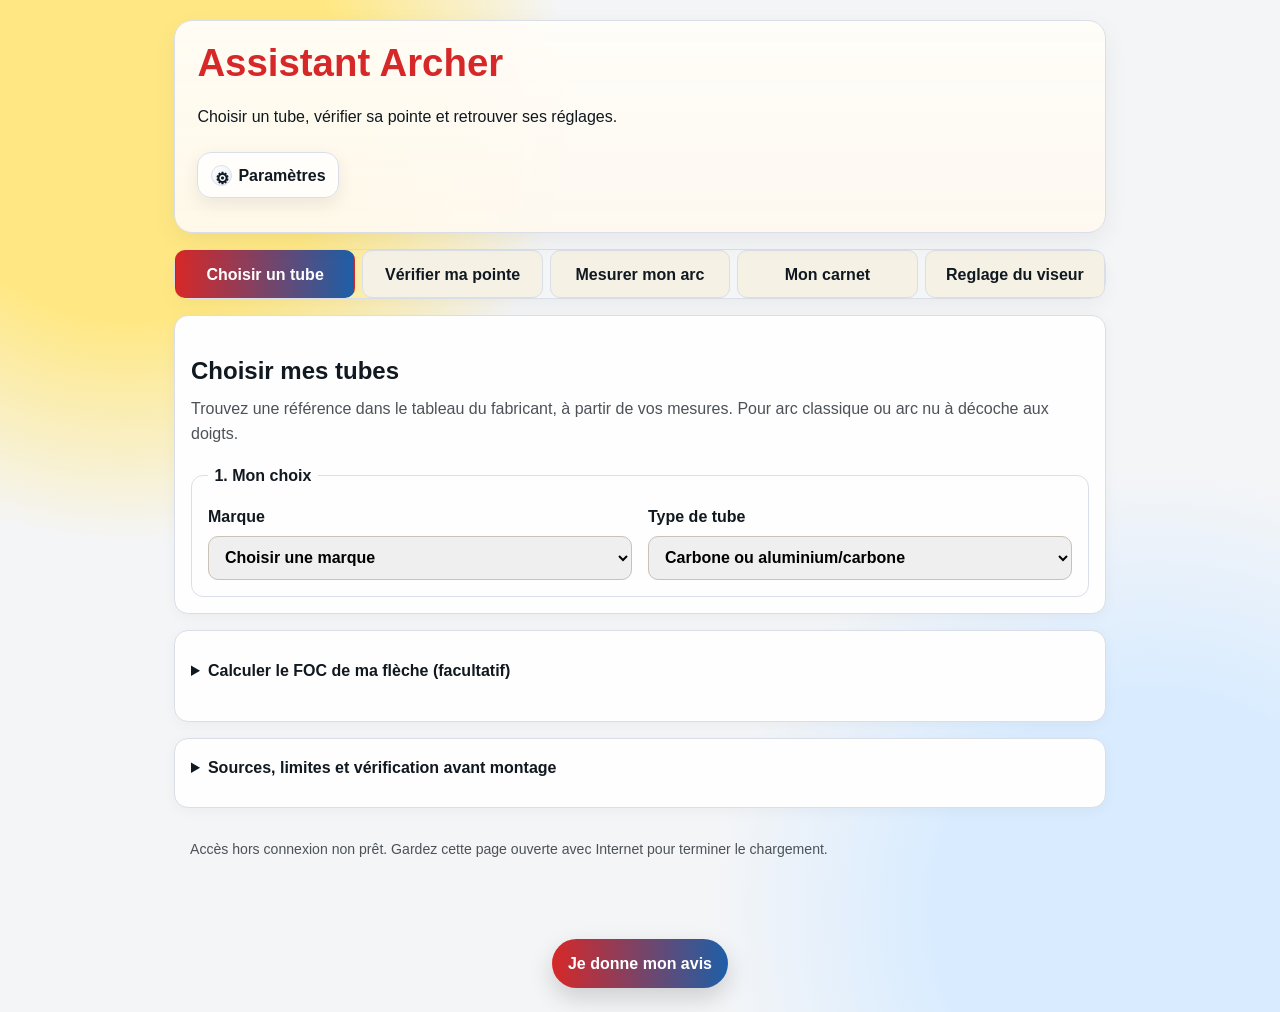
==== commit 1fc59d3d: "Rétablir les couleurs des thèmes historiques" ====
--- a/test/index.html
+++ b/test/index.html
@@ -8,8 +8,8 @@
   <meta name="theme-color" content="#b23b2f" />
   <link rel="manifest" href="manifest.webmanifest" />
   <link rel="icon" href="icon-assistant-archer-v11.svg" type="image/svg+xml" />
-  <link rel="stylesheet" href="styles.css?v=20261108-tubes-8" />
-  <link rel="stylesheet" id="releaseTheme" href="release.css?v=20261108-tubes-8" />
+  <link rel="stylesheet" href="styles.css?v=20261111-theme-9" />
+  <link rel="stylesheet" id="releaseTheme" href="release.css?v=20261111-theme-9" />
 </head>
 <body>
   <main class="app">
@@ -364,18 +364,18 @@
   </main>
   <button id="feedbackToggleBtn" class="feedback-toggle" type="button" aria-expanded="false" aria-controls="feedbackPanel">Je donne mon avis</button>
   <section id="feedbackPanel" class="feedback-panel" hidden><div class="feedback-panel-card"><div class="feedback-panel-head"><h2>Je donne mon avis</h2><button id="feedbackCloseBtn" type="button" class="feedback-close">Fermer</button></div><form id="feedbackForm"><fieldset class="feedback-categories"><legend>Categorie</legend><label><input type="radio" name="feedbackCategory" value="Ca manque" /> Ca manque</label><label><input type="radio" name="feedbackCategory" value="C'est faux" /> C'est faux</label><label><input type="radio" name="feedbackCategory" value="C'est confus" /> C'est confus</label><label><input type="radio" name="feedbackCategory" value="C'est utile" /> C'est utile</label></fieldset><label>Mon avis<textarea id="feedbackMessage" rows="4" maxlength="600"></textarea></label><div class="row-actions"><button id="feedbackSendBtn" type="button">Envoyer mon avis</button><button id="feedbackResetBtn" type="button">Vider</button></div></form><p id="feedbackStatus"></p></div></section>
-  <script src="app-config.js?v=20261108-tubes-8"></script>
-  <script src="app.js?v=20261108-tubes-8"></script>
-  <script src="foc-measure.js?v=20261108-tubes-8"></script>
-  <script src="reliability.js?v=20261108-tubes-8"></script>
-  <script src="verified-engine.js?v=20261108-tubes-8"></script>
-  <script src="verified-app.js?v=20261108-tubes-8"></script>
-  <script src="tube-selector.js?v=20261108-tubes-8"></script>
-  <script src="tube-ui.js?v=20261108-tubes-8"></script>
-  <script src="point-advisor.js?v=20261108-tubes-8"></script>
-  <script src="point-ui.js?v=20261108-tubes-8"></script>
-  <script src="backup-data.js?v=20261108-tubes-8"></script>
-  <script src="backup-ui.js?v=20261108-tubes-8"></script>
-  <script src="pwa.js?v=20261108-tubes-8"></script>
+  <script src="app-config.js?v=20261111-theme-9"></script>
+  <script src="app.js?v=20261111-theme-9"></script>
+  <script src="foc-measure.js?v=20261111-theme-9"></script>
+  <script src="reliability.js?v=20261111-theme-9"></script>
+  <script src="verified-engine.js?v=20261111-theme-9"></script>
+  <script src="verified-app.js?v=20261111-theme-9"></script>
+  <script src="tube-selector.js?v=20261111-theme-9"></script>
+  <script src="tube-ui.js?v=20261111-theme-9"></script>
+  <script src="point-advisor.js?v=20261111-theme-9"></script>
+  <script src="point-ui.js?v=20261111-theme-9"></script>
+  <script src="backup-data.js?v=20261111-theme-9"></script>
+  <script src="backup-ui.js?v=20261111-theme-9"></script>
+  <script src="pwa.js?v=20261111-theme-9"></script>
 </body>
 </html>
--- a/test/release.css
+++ b/test/release.css
@@ -1,24 +1,23 @@
 /* Une lecture calme et des actions accessibles sur téléphone. */
-:root { --accent:#156658; --accent-2:#18493f; --line:#dce5e1; }
-body { background:#f3f6f4; color:#1c302b; line-height:1.6; }
+body { line-height:1.6; }
 .app { max-width:960px; padding-bottom:3rem; }
-.hero { background:#fff; padding:1.4rem; box-shadow:none; }
+.hero { padding:1.4rem; }
 .hero::after { display:none; }
 .hero h1 { font-size:clamp(1.8rem,5vw,2.4rem); }
-.card { background:#fff; border-color:#dce5e1; box-shadow:0 3px 14px #163c2c05; }
+.card { background:var(--card); border-color:var(--line); box-shadow:0 3px 14px rgba(0,0,0,.04); }
 .app-settings { position:static; justify-self:start; }
 .app-settings-toggle { width:auto; min-height:44px; padding:.4rem .8rem; gap:.4rem; }
 .app-settings-body { z-index:10; }
 .tab-nav { display:flex; flex-wrap:wrap; gap:.45rem; margin:1rem 0; background:none; padding:0; }
-.tab-button { flex:1 1 150px; padding:.85rem .65rem; min-height:48px; background:#fff; color:#243d35; border:1px solid #ccdcd5; }
-.tab-button.is-active { background:#156658; border-color:#156658; color:#fff; }
+.tab-button { flex:1 1 150px; padding:.85rem .65rem; min-height:48px; background:#f6f1e5; color:var(--ink); border:1px solid var(--line); }
+.tab-button.is-active { background:linear-gradient(90deg,var(--accent),var(--accent-2)); border-color:transparent; color:#fff; }
 button { min-height:44px; }
 button:disabled { opacity:.5; cursor:default; }
 input,select,textarea { font:inherit; max-width:100%; min-width:0; min-height:44px; }
-input[type="checkbox"],input[type="radio"] { min-height:0; width:auto; accent-color:#156658; }
-input:focus-visible,select:focus-visible,button:focus-visible,textarea:focus-visible,summary:focus-visible { outline:3px solid #217e69; outline-offset:3px; }
+input[type="checkbox"],input[type="radio"] { min-height:0; width:auto; accent-color:var(--accent); }
+input:focus-visible,select:focus-visible,button:focus-visible,textarea:focus-visible,summary:focus-visible { outline:3px solid var(--accent-2); outline-offset:3px; }
 form,fieldset { min-width:0; }
-fieldset { border:1px solid #dce5e1; border-radius:12px; padding:1rem; margin:0 0 1rem; }
+fieldset { border:1px solid var(--line); border-radius:12px; padding:1rem; margin:0 0 1rem; }
 legend { font-weight:750; padding:0 .4rem; }
 #point-form { display:grid; gap:.8rem; }
 #point-form fieldset label,#backup-card label { display:grid; gap:.35rem; }
@@ -28,27 +27,27 @@
 .check-line input,.measurement-check input { margin-top:.4rem; flex:none; }
 details { margin:.7rem 0; }
 summary { cursor:pointer; font-weight:650; min-height:36px; }
-.trial-details { padding:1rem; background:#f3f7f5; border-radius:12px; }
-.answer-lead { font-size:1.2rem; font-weight:700; color:#155f50; }
-.mass-proposal { background:#edf6f1; border-left:4px solid #156658; border-radius:12px; padding:1rem; margin-bottom:1.4rem; }
-.mass-proposal h2 { margin-top:0; color:#18493f; }
-.field-hint,#candidate-help { color:#52665e; font-size:.92rem; }
+.trial-details { padding:1rem; background:color-mix(in srgb,var(--accent-2) 5%,var(--card)); border-radius:12px; }
+.answer-lead { font-size:1.2rem; font-weight:700; color:var(--accent-2); }
+.mass-proposal { background:color-mix(in srgb,var(--accent-2) 7%,var(--card)); border-left:4px solid var(--accent-2); border-radius:12px; padding:1rem; margin-bottom:1.4rem; }
+.mass-proposal h2 { margin-top:0; color:var(--accent-2); }
+.field-hint,#candidate-help { color:color-mix(in srgb,var(--ink) 75%,var(--card)); font-size:.92rem; }
 .table-scroll { overflow-x:auto; }
 table { border-collapse:collapse; width:100%; }
-th,td { padding:.7rem; border-bottom:1px solid #dce5e1; text-align:left; vertical-align:top; }
-th { background:#edf4f0; }
+th,td { padding:.7rem; border-bottom:1px solid var(--line); text-align:left; vertical-align:top; }
+th { background:color-mix(in srgb,var(--accent-2) 6%,var(--card)); }
 .reliability-card { font-size:.94rem; padding:1rem 1.25rem; }
 .reliability-card h2 { font-size:1.1rem; margin-top:0; }
-.app-connection { padding:1rem; font-size:.88rem; color:#52665e; }
+.app-connection { padding:1rem; font-size:.88rem; color:color-mix(in srgb,var(--ink) 75%,var(--card)); }
 .feedback-toggle { position:static; display:block; margin:0 auto 1.5rem; }
 .guided-questions:empty { display:none; }
 @media(max-width:600px) { .app { padding:12px 10px 30px; } .tab-button { flex-basis:42%; } .card { padding:1rem; } .field-grid { grid-template-columns:minmax(0,1fr); } }
 [hidden] { display:none!important; }
 /* Choisir un tube : styles limités à ce parcours. Les panneaux personnels gardent leur modèle historique. */
 .app:has([data-panel="spine"].is-active) > .reliability-card { display:none; }
-.app:has([data-panel="spine"].is-active) .hero h1 { max-width:none; color:#18493f; }
+.app:has([data-panel="spine"].is-active) .hero h1 { max-width:none; color:var(--accent); }
 .app:has([data-panel="spine"].is-active) .hero p { max-width:none; }
-#tube-submit { background:#156658; color:white; }
+#tube-submit { background:linear-gradient(90deg,var(--accent),var(--accent-2)); color:white; }
 #spine-form { display:grid; gap:.85rem; }
 #spine-form fieldset { margin:0; }
 #spine-form label { display:grid; gap:.35rem; min-width:0; }
@@ -56,15 +55,15 @@
 #spine-form input[aria-invalid="true"],#spine-form select[aria-invalid="true"] { border:2px solid #b52c2c; }
 #selection-status { margin:0; color:#9c2626; font-weight:650; }
 #selection-status:empty { display:none; }
-.tube-intro { color:#52665e; margin-top:.3rem; }
+.tube-intro { color:color-mix(in srgb,var(--ink) 75%,var(--card)); margin-top:.3rem; }
 .tube-choice-card h2 { margin-bottom:.25rem; }
 .tube-result { scroll-margin-top:1rem; }
-.tube-reading { padding:1rem; margin:1rem 0; border:1px solid #dce5e1; border-radius:12px; }
+.tube-reading { padding:1rem; margin:1rem 0; border:1px solid var(--line); border-radius:12px; }
 .tube-reading h3 { margin-top:0; }
-.tube-reading.is-readable { border-left:4px solid #156658; }
-.tube-reading.is-unavailable { background:#f6f7f6; }
-.tube-reference { font-size:clamp(1.7rem,6vw,2.25rem); color:#155f50; font-weight:800; margin:.2rem 0; line-height:1.3; }
-.tube-source,.tube-result-summary { font-size:.9rem; color:#52665e; }
+.tube-reading.is-readable { border-left:4px solid var(--accent-2); }
+.tube-reading.is-unavailable { background:color-mix(in srgb,var(--ink) 3%,var(--card)); }
+.tube-reference { font-size:clamp(1.7rem,6vw,2.25rem); color:var(--accent-2); font-weight:800; margin:.2rem 0; line-height:1.3; }
+.tube-source,.tube-result-summary { font-size:.9rem; color:color-mix(in srgb,var(--ink) 75%,var(--card)); }
 .tube-source-card details { margin:0; }
 .tube-source-card summary { font-weight:650; }
-.secondary-action { background:#edf5f0; color:#18493f; border:1px solid #b9d5c9; }
+.secondary-action { background:color-mix(in srgb,var(--accent-2) 7%,var(--card)); color:var(--accent-2); border:1px solid var(--line); }
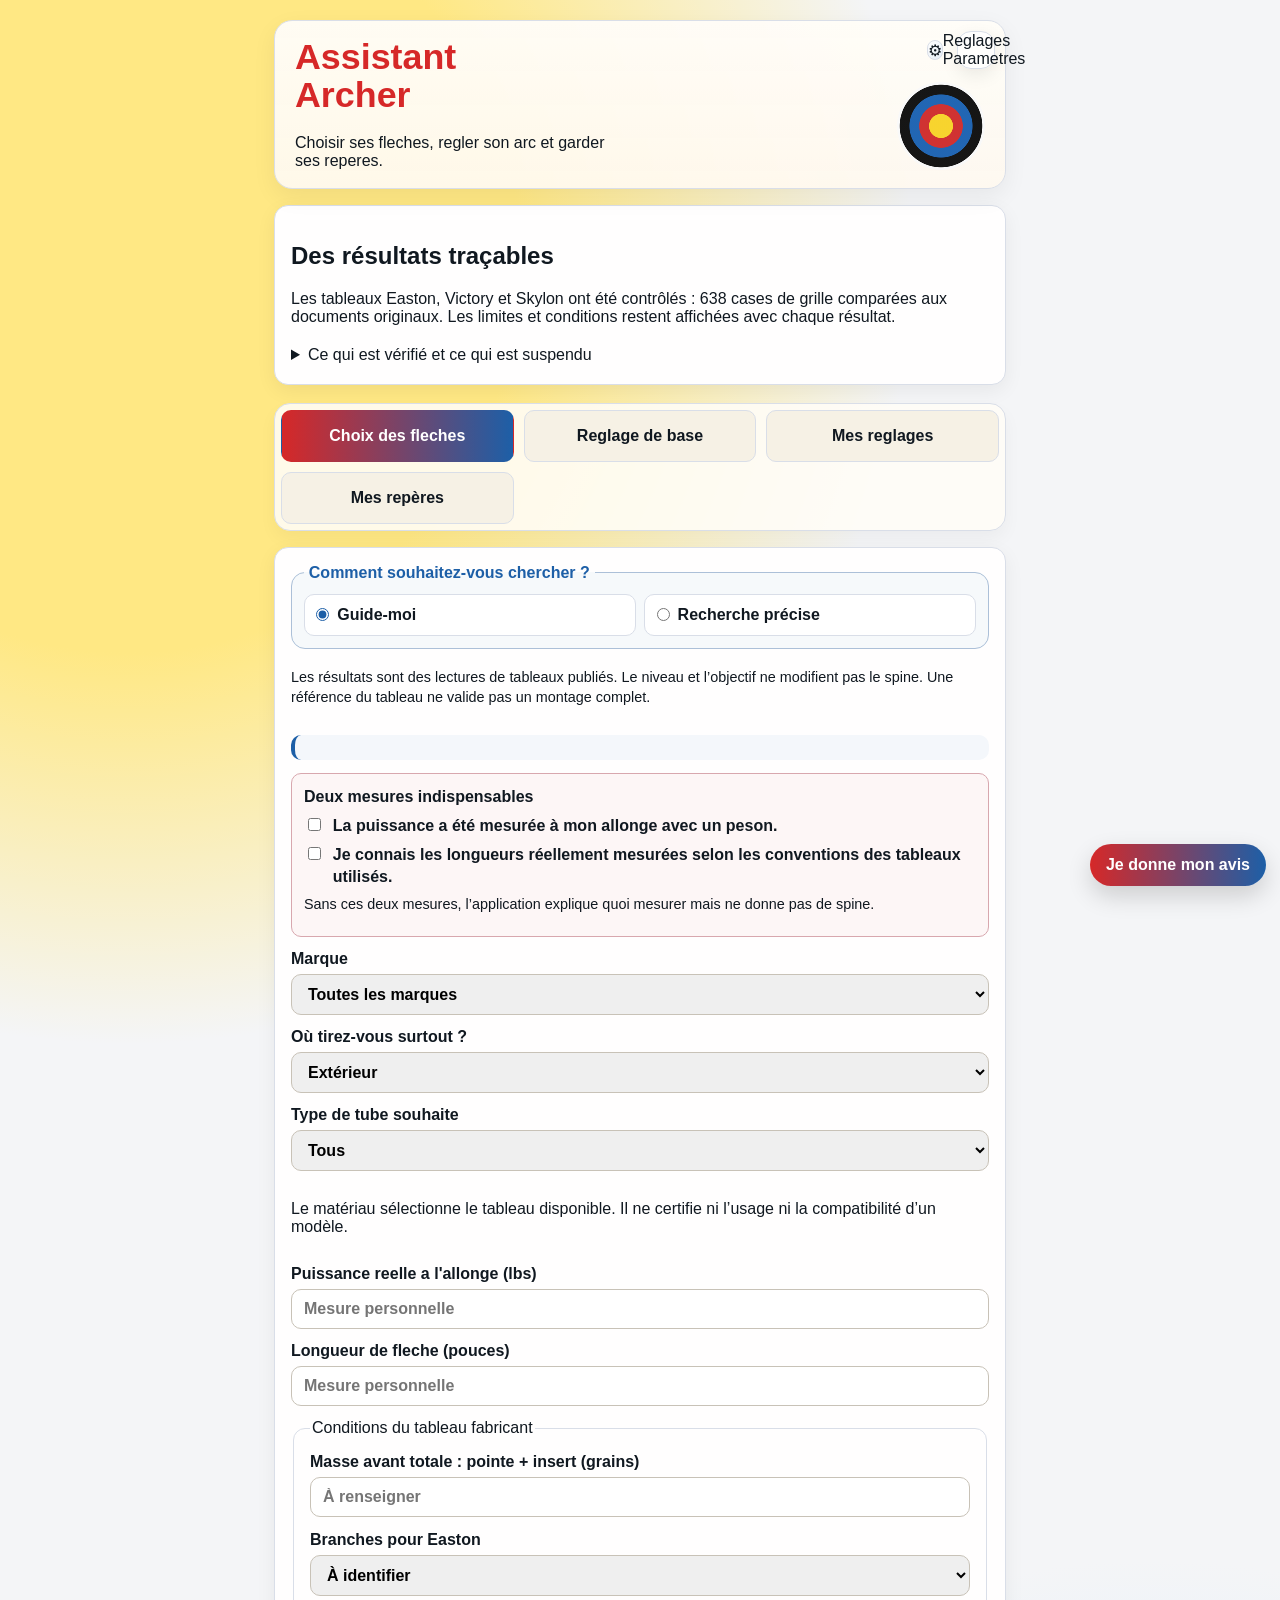
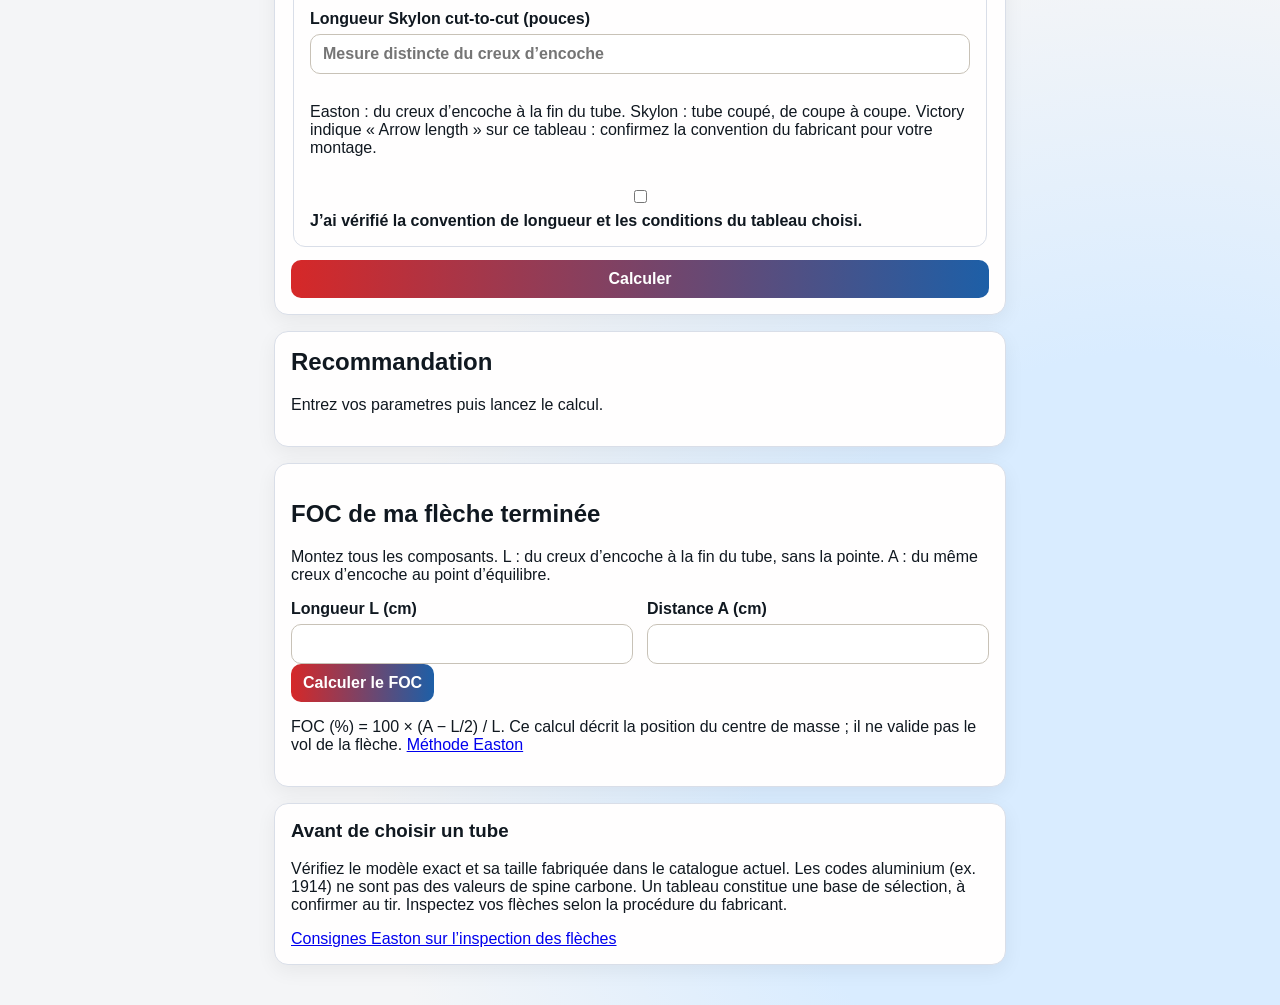
==== commit d2ed937f: "Auditer les tableaux et exclure les recommandations sans preuve" ====
--- a/test/index.html
+++ b/test/index.html
@@ -1,381 +1,87 @@
-<!doctype html>
-<html lang="fr">
-<head>
-  <meta charset="UTF-8" />
-  <meta name="viewport" content="width=device-width, initial-scale=1.0" />
-  <title>Assistant Archer</title>
-  <meta name="description" content="Assistant Archer : aide indicative au choix des fleches, aux reglages et aux reperes." />
-  <meta name="theme-color" content="#b23b2f" />
-  <link rel="manifest" href="manifest.webmanifest" />
-  <link rel="icon" href="icon-assistant-archer-v11.svg" type="image/svg+xml" />
-  <link rel="stylesheet" href="styles.css?v=20261111-theme-9" />
-  <link rel="stylesheet" id="releaseTheme" href="release.css?v=20261111-theme-9" />
-</head>
-<body>
-  <main class="app">
-    <header class="hero">
-      <h1>Assistant Archer</h1>
-      <p>Choisir un tube, vérifier sa pointe et retrouver ses réglages.</p>
-      <details class="app-settings">
-        <summary class="app-settings-toggle" aria-label="Ouvrir les parametres"><span class="gear-icon" aria-hidden="true">&#9881;</span><span> Paramètres</span></summary>
-        <div class="app-settings-body">
-          <div class="app-settings-grid">
-            <div class="theme-picker"><label for="themeSelect">Thème</label><select id="themeSelect"><option value="cible">Cible</option><option value="campagne">Campagne</option><option value="3d">3D</option></select></div>
-            <label>Type d’arc<select id="bowStyle"><option value="classique">Classique</option><option value="barebow">Barebow</option></select></label>
-          </div>
-          <p id="appReleaseStatic" style="margin:.8rem 0 0;font-weight:700;opacity:.8">Version : audit du 21 octobre 2026</p>
-        </div>
-      </details>
-    </header>
-
-    <nav class="tab-nav" aria-label="Navigation principale"><button type="button" class="tab-button is-active" data-tab="spine">Choisir un tube</button><button type="button" class="tab-button" data-tab="point">Vérifier ma pointe</button><button type="button" class="tab-button" data-tab="arc-setup">Mesurer mon arc</button><button type="button" class="tab-button" data-tab="notebook">Mon carnet</button><button type="button" class="tab-button" data-tab="sight" id="sightTabButton">Mes repères</button></nav>
-
-    <section class="tab-panel" data-panel="point" hidden>
-      <section class="card">
-        <h2>Mon tube, mon spine, ma pointe</h2>
-        <p>Vérifiez votre montage actuel, comparez vos options de pointe et préparez un essai au tir. Pour arc classique ou arc nu à décoche aux doigts.</p>
-        <form id="point-form" novalidate>
-          <fieldset><legend>1. Mon tube actuel</legend><div class="field-grid">
-            <label>Marque du tube<select id="point-brand"><option value="">Choisir la marque</option><option value="easton">Easton</option><option value="victory">Victory</option><option value="skylon">Skylon</option><option value="carbon">Carbon Express (document uniquement)</option></select></label>
-            <label>Modèle exact<input id="point-model" type="text" maxlength="100" placeholder="Inscription sur le tube" required></label>
-            <label>Type de tube<select id="point-material"><option value="carbon">Carbone ou aluminium/carbone</option><option value="alu">Aluminium — code de taille</option></select></label>
-            <label>Spine ou code inscrit<input id="point-spine" type="text" maxlength="30" placeholder="Valeur inscrite sur votre tube" required></label>
-            <label>Longueur pour ce tableau (pouces)<input id="point-length" type="number" min="1" step="any" required></label>
-            <label>Puissance mesurée à mon allonge (lb)<input id="point-weight" type="number" min="1" step="any" required></label>
-            <label>Type de branches<select id="point-limbs"><option value="">À identifier</option><option value="carbon">Carbone de compétition (termes Easton)</option><option value="beginner">Bois / fibre de verre débutant</option></select></label>
-          </div><p id="point-length-help" class="field-hint"></p><p>Le code d’un tube aluminium (par exemple 1914) ne se convertit pas directement en spine carbone.</p></fieldset>
-          <fieldset><legend>2. Ma masse avant</legend><div class="field-grid">
-            <label>Masse de ma pointe (grains)<input id="point-mass" type="number" min="1" step="any" required></label>
-            <label>Insert, outsert et autres composants avant (grains)<input id="point-insert" type="number" min="0" step="any" placeholder="0 si aucun" required></label>
-          </div><label>Autres masses de pointe à comparer (facultatif)<input id="point-candidates" type="text" maxlength="150" placeholder="Séparer les masses par ;" aria-describedby="candidate-help"></label><p id="candidate-help">Saisissez seulement les masses que vous envisagez pour une pointe compatible. L’insert reste inchangé dans la comparaison.</p></fieldset>
-          <details class="trial-details"><summary>3. J’ai fait un essai fûts nus / flèches empennées (facultatif)</summary>
-            <p>Comparez des flèches de même montage, pointes de cible, au même point visé. Observez les groupes depuis le pas de tir. Contrôlez d’abord le détalonnage et les contacts ; faites-vous accompagner pour vos premiers essais.</p>
-            <div class="field-grid"><label>Ma latéralité<select id="point-hand"><option value="">À préciser</option><option value="right">Droitier</option><option value="left">Gaucher</option></select></label>
-            <label>Groupe des fûts nus par rapport aux empennées<select id="point-impact"><option value="none">Pas d’essai / résultat incertain</option><option value="left">À gauche</option><option value="center">Dans le même groupe</option><option value="right">À droite</option></select></label></div>
-            <label class="check-line"><input id="point-repeatable" type="checkbox"> L’écart est répété sur plusieurs volées, avec des groupements réguliers.</label>
-            <label class="check-line"><input id="point-clearance" type="checkbox"> J’ai contrôlé l’absence de contact parasite des flèches avec l’arc.</label>
-          </details>
-          <label class="check-line"><input id="point-measured" type="checkbox"> Je confirme mes mesures, les masses avant et la convention de longueur du fabricant.</label>
-          <button type="submit">Vérifier mon montage et mes options</button>
-        </form>
-      </section>
-      <section class="card result" id="point-result" aria-live="polite"><h2>Ma pointe est-elle adaptée ?</h2><p>Le spine seul ne suffit pas. Renseignez le montage pour lire le tableau ; ajoutez votre essai pour obtenir une piste de réglage.</p></section>
-      <section class="card"><button id="save-point" type="button" disabled>Enregistrer dans mon carnet</button><p id="point-save-status" role="status"></p></section>
-    </section>
-
-    <section class="tab-panel is-active" data-panel="spine">
-      <section class="card tube-choice-card">
-        <h2>Choisir mes tubes</h2>
-        <p class="tube-intro">Trouvez une référence dans le tableau du fabricant, à partir de vos mesures. Pour arc classique ou arc nu à décoche aux doigts.</p>
-        <form id="spine-form" novalidate autocomplete="off">
-          <fieldset><legend>1. Mon choix</legend><div class="field-grid">
-            <label>Marque<select id="preferredBrand" required><option value="">Choisir une marque</option><option value="easton">Easton</option><option value="victory">Victory</option><option value="skylon">Skylon</option><option value="all">Comparer Easton, Victory et Skylon</option><option value="carbon">Carbon Express — document uniquement</option></select></label>
-            <label>Type de tube<select id="shaftMaterial"><option value="carbon">Carbone ou aluminium/carbone</option><option value="alu">Aluminium — codes de taille</option><option value="all">Comparer les matériaux disponibles</option></select></label>
-          </div><p id="tube-compatibility" class="field-hint" hidden>Pour cette marque, aucun tableau aluminium n’est contrôlé. Choisissez Easton pour lire des codes aluminium.</p></fieldset>
-          <section id="tube-document" class="tube-reading" hidden><h3>Carbon Express : consulter la source</h3><p>Des codes du document restent ambigus. Aucun spine générique n’est calculé à partir de ces codes.</p><a href="https://thecarbonexpress.com/wp-content/uploads/2024/11/recurve-series-arrow-selection-chart.pdf" target="_blank" rel="noopener noreferrer">Ouvrir le tableau Carbon Express</a></section>
-          <fieldset id="tube-measures" hidden><legend>2. Mes mesures</legend>
-            <div class="field-grid"><label id="drawWeightLabel"><span>Puissance à mon allonge</span><input id="drawWeight" type="number" min="0" step="any" inputmode="decimal" placeholder="Mesurée au peson" required></label><label>Unité de puissance<select id="tube-weight-unit"><option value="lb">Livres (lb)</option><option value="kg">Kilogrammes (kg)</option></select></label>
-            <label id="arrowLengthLabel"><span id="tube-length-title">Longueur de flèche pour le tableau (pouces)</span><input id="arrowLength" type="number" min="0" step="any" inputmode="decimal" placeholder="Votre mesure" required></label><label>Unité des longueurs<select id="tube-length-unit"><option value="in">Pouces</option><option value="cm">Centimètres</option></select></label></div>
-            <p id="tube-length-help" class="field-hint"></p>
-            <label id="tube-skylon-extra" hidden><span id="tube-skylon-title">Longueur Skylon de coupe à coupe (pouces, facultatif)</span><input id="verifiedSkylonLength" type="number" min="0" step="any" inputmode="decimal" placeholder="Mesure distincte, pour le résultat Skylon"></label>
-            <details><summary>Comment prendre les mesures ?</summary><p>Mesurez la puissance au peson à votre allonge de tir, avec votre arc monté. La puissance marquée sur les branches ne la remplace pas. Pour la longueur, utilisez les points de mesure indiqués ci-dessus ; l’allonge et la longueur de flèche sont deux mesures différentes.</p><p>Les unités choisies sont converties vers celles du tableau. L’application n’arrondit pas une puissance pour la faire entrer dans une ligne absente.</p></details>
-          </fieldset>
-          <fieldset id="tube-conditions" hidden><legend>3. Conditions du tableau</legend><div class="field-grid">
-            <label>Masse avant totale (grains)<input id="verifiedFront" type="number" min="0" step="any" inputmode="decimal" placeholder="Pointe + insert et autres masses avant"></label>
-            <label>Branches pour le tableau Easton<select id="verifiedLimbs"><option value="">Identifier mes branches</option><option value="carbon">Carbone de compétition (termes Easton)</option><option value="beginner">Bois / fibre de verre débutant</option></select></label>
-          </div><p class="field-hint">Additionnez les masses réellement montées à l’avant. Ne confondez pas les grains avec les grammes.</p></fieldset>
-          <label id="tube-confirmation" class="check-line" hidden><input id="verifiedConvention" type="checkbox"> Je confirme la puissance mesurée, la longueur selon la convention indiquée et les conditions du tableau.</label>
-          <p id="selection-status" role="alert"></p>
-          <button id="tube-submit" type="submit" hidden>Lire le tableau fabricant</button>
-          <div hidden>
-            <div id="guidedQuestions"><select id="archerExperience"><option value="experienced">Matériel personnel</option></select><select id="guidedGoal"><option value="club">Club</option></select></div>
-            <div class="measurement-check"><input id="drawWeightKnown" type="checkbox"><input id="arrowLengthKnown" type="checkbox"></div>
-            <p id="searchModeHelp"></p><p id="materialGuidance"></p><p id="measurementHelp"></p>
-            <label id="shootingProfileWrap"><select id="shootingProfile"><option value="recurve_outdoor">Classique</option></select></label>
-            <label id="shootingEnvironmentWrap"><select id="shootingEnvironment"><option value="outdoor">Extérieur</option></select></label>
-            <label id="disciplineWrap"><select id="discipline"><option value="target">Cible</option></select></label>
-          </div>
-        </form>
-      </section>
-      <section class="card result tube-result" id="result" tabindex="-1" aria-live="polite" hidden></section>
-      <section id="history" hidden><div id="historyContent"></div><button id="clearHistoryBtn" type="button">Vider l’historique</button></section>
-      <section class="card tube-source-card"><details><summary>Sources, limites et vérification avant montage</summary><p>Easton, Victory et Skylon sont lus à partir des transcriptions contrôlées le 21 octobre 2026. Un résultat n’est ni une preuve de disponibilité commerciale ni une validation du montage complet. Carbon Express reste consultable dans son document, sans lecture automatique.</p><p>Les lignes absentes, les limites ambiguës et les conditions non couvertes sont signalées sans résultat de remplacement. Les références et le détail des mesures apparaissent avec chaque résultat.</p><p><a href="audit-report.md">Rapport des vérifications</a> · <a href="https://eastonarchery.com/safety/" target="_blank" rel="noopener noreferrer">Inspection des flèches avant utilisation</a></p></details></section>
-    </section>
-
-    <section class="tab-panel arc-setup-panel" data-panel="arc-setup" hidden>
-      <section class="card arc-setup-card"><h2 id="arcSetupHeading">Reglage de l'arc classique</h2><p id="arcSetupIntro">Mesures de base et estimations indicatives. La notice du fabricant de votre poignee et de vos branches reste prioritaire.</p><p id="arcSetupDocRef">Repere pedagogique FFTA : <a href="https://www.ffta.fr/sites/default/files/imported-documents-files/7_arcclassique.pdf" target="_blank" rel="noopener noreferrer">Je regle mon arc classique</a>.</p>
-      <div class="measurement-guide arc-classic-only"><h3>Mesures a prendre</h3><ul class="measurement-list"><li><strong>Band</strong> : mesurez selon le point de reference indique par le fabricant de la poignee.</li><li><strong>Tiller</strong> : mesurez haut et bas avec la meme methode et calculez la difference.</li></ul></div>
-      <div class="measurement-guide danger-guide arc-classic-only"><h3>Important</h3><ul class="measurement-list"><li>Respectez les limites de reglage et la procedure du fabricant.</li><li>Travaillez par petites corrections et re-mesurez.</li><li>En cas de doute, demandez l'aide d'un entraineur ou d'un referent materiel.</li></ul></div>
-      <form id="arc-setup-form" novalidate autocomplete="off">
-        <section class="subcard arc-classic-only"><h3>Band et tiller</h3><div class="field-grid"><label>Taille d'arc (AMO)<select id="arcLength"><option value="66">66&quot;</option><option value="68" selected>68&quot;</option><option value="70">70&quot;</option><option value="72">72&quot;</option></select></label><label>Distance corde / branche haute (mm)<input id="upperTiller" type="number" min="150" max="260" step="0.5" placeholder="Ex : 222" required /></label><label>Distance corde / branche basse mesuree (mm)<input id="lowerTillerMeasured" type="number" min="150" max="260" step="0.5" placeholder="Ex : 218" required /></label><label>Band mesure (cm)<input id="braceMeasured" type="number" min="18" max="28" step="0.1" placeholder="Ex : 22,6" /></label></div><p>Tiller = distance haute moins distance basse. Aucune valeur cible universelle n’est proposée.</p></section>
-        <section class="subcard arc-classic-only"><h3>Identification du matériel</h3><div class="field-grid"><label>Taille de poignee (&quot;)<select id="riserLength"><option value="23">23&quot;</option><option value="25" selected>25&quot;</option><option value="27">27&quot;</option></select></label><label>Puissance marquee des branches (lbs)<input id="limbMarkedWeight" type="number" min="10" max="60" step="1" placeholder="Mesure personnelle" required /></label><label>Allonge reelle (&quot;)<input id="drawLengthForWeight" type="number" min="22" max="34" step="0.25" placeholder="Mesure personnelle" required /></label></div><p><strong>Estimation uniquement.</strong> Pour choisir une fleche, utilisez de preference une puissance mesuree au peson a votre allonge.</p></section>
-        <section class="subcard" id="barebowArcSetupCard" hidden><h3>Reglage arc nu</h3><p>Les reglages d'arc nu dependent fortement de la prise de corde et du deplacement des doigts sous l'encoche. Validez a plusieurs distances.</p><div class="field-grid"><label>Band mesure (cm)<input id="arcBbBandMeasured" type="number" min="18" max="28" step="0.1" /></label><label>Tiller mesure (mm)<input id="arcBbTillerMeasured" type="number" min="-8" max="12" step="0.5" /></label><label>Detalonnage mesure (mm)<input id="arcBbNockingMeasured" type="number" min="0" max="20" step="0.5" /></label><label>Point d ancrage<input id="arcBbAnchorPoint" type="text" maxlength="80" /></label><label>Deplacement des doigts sous l encoche<input id="arcBbStringwalk" type="text" maxlength="80" /></label><label>Point d encochage<input id="arcBbNockingPoint" type="text" maxlength="40" /></label><label>Band<input id="arcBbBraceHeight" type="text" maxlength="40" /></label><label>Tiller<input id="arcBbTiller" type="text" maxlength="40" /></label><label>Berger button<input id="arcBbBerger" type="text" maxlength="80" /></label><label>Centrage fleche<input id="arcBbCenterShot" type="text" maxlength="80" /></label></div></section>
-        <button type="submit">Analyser les reglages</button>
-      </form></section><section class="card result" id="arcSetupResult" aria-live="polite"><h2>Resultat</h2><p>Entrez vos mesures puis lancez l'analyse.</p></section>
-    </section>
-
-    <section class="tab-panel" data-panel="sight" hidden>
-      <section class="card sight-card">
-        <div class="sight-header">
-          <div>
-            <h2 id="sightHeading">Reglage du viseur</h2>
-            <p id="sightIntro">Enregistrez vos reperes de viseur par distance et visualisez-les sur une reglette.</p>
-          </div>
-          <div class="sight-logo" aria-hidden="true">
-            <span class="sight-logo-ring"></span>
-            <span class="sight-logo-pin"></span>
-          </div>
-        </div>
-
-        <form id="sight-form" novalidate autocomplete="off">
-          <section class="subcard">
-            <h3>Fiche viseur</h3>
-            <div class="field-grid">
-              <label>
-                Date
-                <input id="sightDate" type="date" required />
-              </label>
-              <label>
-                Titre
-                <input id="sightTitle" type="text" maxlength="100" placeholder="Ex : exterieur carbone / salle alu" />
-              </label>
-              <label>
-                Viseur / arc
-                <input id="sightEquipment" type="text" maxlength="100" placeholder="Ex : Shibuya / viseur club / WNS" />
-              </label>
-              <label>
-                Fleches utilisees
-                <input id="sightArrows" type="text" maxlength="100" placeholder="Ex : Skylon Paragon 700, pointe 100 gr" />
-              </label>
-            </div>
-          </section>
-
-          <section class="subcard">
-            <h3>Reperes par distance</h3>
-            <div class="sight-layout">
-              <div class="sight-mark-grid sight-mark-fields" aria-hidden="true">
-                <label>
-                  18 m
-                  <input id="sightMark18" class="sight-mark-input" data-distance="18" type="hidden" inputmode="decimal" maxlength="20" />
-                </label>
-                <label>
-                  30 m
-                  <input id="sightMark30" class="sight-mark-input" data-distance="30" type="hidden" inputmode="decimal" maxlength="20" />
-                </label>
-                <label>
-                  40 m
-                  <input id="sightMark40" class="sight-mark-input" data-distance="40" type="hidden" inputmode="decimal" maxlength="20" />
-                </label>
-                <label>
-                  50 m
-                  <input id="sightMark50" class="sight-mark-input" data-distance="50" type="hidden" inputmode="decimal" maxlength="20" />
-                </label>
-                <label>
-                  60 m
-                  <input id="sightMark60" class="sight-mark-input" data-distance="60" type="hidden" inputmode="decimal" maxlength="20" />
-                </label>
-                <label>
-                  70 m
-                  <input id="sightMark70" class="sight-mark-input" data-distance="70" type="hidden" inputmode="decimal" maxlength="20" />
-                </label>
-              </div>
-              <div class="sight-custom-distance">
-                <label>
-                  Ecriture reglette
-                  <select id="scaleLabelSideSight" aria-label="Position des mesures de reglette viseur">
-                    <option value="left">Gauche</option>
-                    <option value="right">Droite</option>
-                  </select>
-                </label>
-                <label>
-                  Distance a reperer (m)
-                  <input id="sightCustomDistance" type="number" min="1" max="120" step="1" inputmode="numeric" placeholder="Ex : 25" />
-                </label>
-                <button id="addSightDistanceBtn" type="button">Ajouter le curseur</button>
-              </div>
-
-              <div class="sight-visual" id="sightVisual" aria-label="Representation des reperes de viseur">
-                <p class="sight-help" id="sightHelp">Indiquez une distance, ajoutez le curseur, puis glissez-le sur la reglette.</p>
-                <div class="sight-rail" id="sightRail" aria-label="Reglette de viseur de 0 a 16 centimetres">
-                  <span class="sight-scale-label" style="top: 8%">0 cm</span>
-                  <span class="sight-scale-label" style="top: 29%">4</span>
-                  <span class="sight-scale-label" style="top: 50%">8</span>
-                  <span class="sight-scale-label" style="top: 71%">12</span>
-                  <span class="sight-scale-label" style="top: 92%">16 cm</span>
-                  <span class="sight-tick is-major" style="top: 8%"></span>
-                  <span class="sight-tick is-major" style="top: 29%"></span>
-                  <span class="sight-tick is-major" style="top: 50%"></span>
-                  <span class="sight-tick is-major" style="top: 71%"></span>
-                  <span class="sight-tick is-major" style="top: 92%"></span>
-                  <div id="sightMarkers" class="sight-markers"></div>
-                </div>
-                <p class="sight-scale-note" id="sightScaleNote">0 cm en haut, 16 cm en bas. Fleches clavier : 1 mm, Page : 1 cm.</p>
-              </div>
-            </div>
-            <label>
-              <span id="sightNotesLabel">Notes viseur</span>
-              <textarea id="sightNotes" rows="3" maxlength="700" placeholder="Ex : verifier 50 m avec vent de face, lumiere faible, changement de pointe..."></textarea>
-            </label>
-            <div class="row-actions">
-              <button id="saveSightBtn" type="submit">Enregistrer le reglage viseur</button>
-              <button id="resetSightBtn" type="button">Vider</button>
-            </div>
-          </section>
-        </form>
-      </section>
-
-      <section class="card result" id="sightResult" aria-live="polite">
-        <h2 id="sightResultHeading">Reglages viseur enregistres</h2>
-        <p id="sightStatus">Aucun reglage viseur pour le moment.</p>
-        <div id="sightContent"></div>
-      </section>
-    </section>
-
-    <section class="tab-panel" data-panel="notebook" hidden>
-      <section class="card">
-        <h2>Carnet de reglage</h2>
-        <p>Enregistrez une fiche personnelle pour garder une trace du materiel, des reglages et des fleches utilisees.</p>
-        <form id="notebook-form" novalidate autocomplete="off">
-          <section class="subcard">
-            <h3>Demarrage rapide</h3>
-            <p>Le plus simple est de repartir du dernier calcul deja fait dans l'app.</p>
-            <div class="row-actions">
-              <button id="prefillNotebookBtn" type="button">Pre-remplir avec le dernier calcul</button>
-              <button id="saveNotebookBtn" type="submit">Enregistrer la fiche</button>
-              <button id="resetNotebookBtn" type="button">Vider</button>
-            </div>
-          </section>
-
-          <section class="subcard">
-            <h3>Fiche</h3>
-            <div class="field-grid">
-              <label>
-                Date
-                <input id="notebookDate" type="date" required />
-              </label>
-              <label>
-                Titre libre
-                <input id="notebookTitle" type="text" maxlength="100" placeholder="Ex : reglages salle mars / setup exterieur" />
-              </label>
-            </div>
-          </section>
-
-          <section class="subcard">
-            <h3>Materiel</h3>
-            <div class="field-grid">
-              <label>
-                Arc / modele
-                <input id="notebookArcModel" type="text" maxlength="100" placeholder="Ex : WNS / Hoyt / autre" />
-              </label>
-              <label>
-                Taille d'arc
-                <input id="notebookArcLength" type="text" maxlength="20" placeholder='Ex : 68"' />
-              </label>
-              <label>
-                Poignee
-                <input id="notebookRiserLength" type="text" maxlength="20" placeholder='Ex : 25"' />
-              </label>
-              <label>
-                Branches
-                <input id="notebookLimbs" type="text" maxlength="100" placeholder="Ex : WNS / Uukha / autre" />
-              </label>
-              <label>
-                Puissance marquee
-                <input id="notebookLimbWeight" type="text" maxlength="20" placeholder="Ex : 30 lbs" />
-              </label>
-              <label>
-                Allonge
-                <input id="notebookDrawLength" type="text" maxlength="20" placeholder='Ex : 28"' />
-              </label>
-            </div>
-          </section>
-
-          <section class="subcard">
-            <h3>Reglage</h3>
-            <div class="field-grid">
-              <label>
-                Band
-                <input id="notebookBrace" type="text" maxlength="20" placeholder="Ex : 22,5 cm" />
-              </label>
-              <label>
-                Tiller haut
-                <input id="notebookUpperTiller" type="text" maxlength="20" placeholder="Ex : 222 mm" />
-              </label>
-              <label>
-                Tiller bas
-                <input id="notebookLowerTiller" type="text" maxlength="20" placeholder="Ex : 216 mm" />
-              </label>
-              <label>
-                Tiller positif
-                <input id="notebookPositiveTiller" type="text" maxlength="20" placeholder="Ex : +6 mm" />
-              </label>
-              <label>
-                Puissance tiree estimee
-                <input id="notebookEstimatedWeight" type="text" maxlength="20" placeholder="Ex : 31 lbs" />
-              </label>
-            </div>
-          </section>
-
-          <section class="subcard">
-            <h3>Fleches</h3>
-            <div class="field-grid">
-              <label>
-                Marque
-                <input id="notebookArrowBrand" type="text" maxlength="80" placeholder="Ex : Skylon" />
-              </label>
-              <label>
-                Modele
-                <input id="notebookArrowModel" type="text" maxlength="100" list="notebookArrowModelOptions" placeholder="Ex : Paragon 800" />
-                <datalist id="notebookArrowModelOptions"></datalist>
-                <small id="notebookArrowModelHint" class="field-hint"></small>
-              </label>
-              <label>
-                Spine
-                <input id="notebookArrowSpine" type="text" maxlength="40" placeholder="Ex : 800 / A3 / NPX7500" />
-              </label>
-              <label>
-                Longueur
-                <input id="notebookArrowLength" type="text" maxlength="20" placeholder='Ex : 28"' />
-              </label>
-              <label>
-                Pointe
-                <input id="notebookPointWeight" type="text" maxlength="20" placeholder="Ex : 100 gr" />
-              </label>
-            </div>
-          </section>
-
-          <section class="subcard">
-            <h3>Notes</h3>
-            <label>
-              Remarques / sensations / conseil entraineur
-              <textarea id="notebookNotes" rows="5" maxlength="1000" placeholder="Ex : bon ressenti, a re-tester avec 110 gr, avis entraineur..."></textarea>
-            </label>
-          </section>
-        </form>
-      </section>
-
-      <section class="card result" id="notebookResult" aria-live="polite">
-        <h2>Fiches enregistrees</h2>
-        <p id="notebookStatus">Aucune fiche pour le moment.</p>
-        <div id="notebookContent">
-        </div>
-      </section>
-    </section>
-  </main>
-  <button id="feedbackToggleBtn" class="feedback-toggle" type="button" aria-expanded="false" aria-controls="feedbackPanel">Je donne mon avis</button>
-  <section id="feedbackPanel" class="feedback-panel" hidden><div class="feedback-panel-card"><div class="feedback-panel-head"><h2>Je donne mon avis</h2><button id="feedbackCloseBtn" type="button" class="feedback-close">Fermer</button></div><form id="feedbackForm"><fieldset class="feedback-categories"><legend>Categorie</legend><label><input type="radio" name="feedbackCategory" value="Ca manque" /> Ca manque</label><label><input type="radio" name="feedbackCategory" value="C'est faux" /> C'est faux</label><label><input type="radio" name="feedbackCategory" value="C'est confus" /> C'est confus</label><label><input type="radio" name="feedbackCategory" value="C'est utile" /> C'est utile</label></fieldset><label>Mon avis<textarea id="feedbackMessage" rows="4" maxlength="600"></textarea></label><div class="row-actions"><button id="feedbackSendBtn" type="button">Envoyer mon avis</button><button id="feedbackResetBtn" type="button">Vider</button></div></form><p id="feedbackStatus"></p></div></section>
-  <script src="app-config.js?v=20261111-theme-9"></script>
-  <script src="app.js?v=20261111-theme-9"></script>
-  <script src="foc-measure.js?v=20261111-theme-9"></script>
-  <script src="reliability.js?v=20261111-theme-9"></script>
-  <script src="verified-engine.js?v=20261111-theme-9"></script>
-  <script src="verified-app.js?v=20261111-theme-9"></script>
-  <script src="tube-selector.js?v=20261111-theme-9"></script>
-  <script src="tube-ui.js?v=20261111-theme-9"></script>
-  <script src="point-advisor.js?v=20261111-theme-9"></script>
-  <script src="point-ui.js?v=20261111-theme-9"></script>
-  <script src="backup-data.js?v=20261111-theme-9"></script>
-  <script src="backup-ui.js?v=20261111-theme-9"></script>
-  <script src="pwa.js?v=20261111-theme-9"></script>
-</body>
-</html>
+<!doctype html>
+<html lang="fr">
+<head>
+  <meta charset="UTF-8" />
+  <meta name="viewport" content="width=device-width, initial-scale=1.0" />
+  <title>Assistant Archer</title>
+  <meta name="description" content="Assistant Archer : aide indicative au choix des fleches, aux reglages et aux reperes." />
+  <meta name="theme-color" content="#b23b2f" />
+  <link rel="manifest" href="manifest.webmanifest" />
+  <link rel="icon" href="icon-assistant-archer-v11.svg" type="image/svg+xml" />
+  <link rel="stylesheet" href="styles.css?v=20260919-v63" />
+  <link rel="stylesheet" href="arrow-builder.css?v=20260919-v63" />
+  <link rel="stylesheet" href="ui-polish.css?v=20260919-prealpha-v15" />
+  <link rel="stylesheet" href="foc-measure.css?v=20260919-v63" />
+</head>
+<body>
+  <main class="app">
+    <header class="hero">
+      <h1>Assistant Archer</h1>
+      <p>Choisir ses fleches, regler son arc et garder ses reperes.</p>
+      <details class="app-settings">
+        <summary class="app-settings-toggle" aria-label="Ouvrir les parametres"><span class="gear-icon" aria-hidden="true">&#9881;</span><span> Reglages Parametres</span></summary>
+        <div class="app-settings-body">
+          <div class="app-settings-grid">
+            <div class="theme-picker"><label for="themeSelect">Theme</label><select id="themeSelect"><option value="cible">Cible</option><option value="campagne">Campagne</option><option value="3d">3D</option></select></div>
+            <label>Type d arc<select id="bowStyle"><option value="classique">Classique</option><option value="barebow">Barebow</option></select></label>
+          </div>
+          <p id="appReleaseStatic" style="margin:.8rem 0 0;font-weight:700;opacity:.8">Version : audit du 21 octobre 2026</p>
+        </div>
+      </details>
+    </header>
+
+    <nav class="tab-nav" aria-label="Navigation principale"><button type="button" class="tab-button is-active" data-tab="spine">Choix des fleches</button><button type="button" class="tab-button" data-tab="arc-setup">Reglage de base</button><button type="button" class="tab-button" data-tab="notebook">Mes reglages</button><button type="button" class="tab-button" data-tab="sight" id="sightTabButton">Reperes</button></nav>
+
+    <section class="tab-panel is-active" data-panel="spine">
+      <section class="card arrow-search-card"><form id="spine-form" novalidate autocomplete="off">
+        <fieldset class="search-mode" aria-describedby="searchModeHelp">
+          <legend>Comment souhaitez-vous chercher ?</legend>
+          <label><input type="radio" name="searchMode" value="guided" checked /> Guide-moi</label>
+          <label><input type="radio" name="searchMode" value="expert" /> Recherche précise</label>
+        </fieldset>
+        <p id="searchModeHelp" class="field-hint">Les résultats sont des lectures de tableaux publiés, sous les conditions de chaque fabricant.</p>
+        <div id="guidedQuestions" class="guided-questions">
+          <label>Votre expérience<select id="archerExperience"><option value="beginner">Je débute</option><option value="club">Je pratique en club</option><option value="experienced">Je connais mon matériel</option></select></label>
+          <label>Quel est votre objectif ?<select id="guidedGoal"><option value="club">Progresser avec un matériel simple</option><option value="performance">Chercher plus de performance</option><option value="competition">Compétition</option></select></label>
+          <div class="measurement-check"><p><strong>Deux mesures indispensables</strong></p><label><input id="drawWeightKnown" type="checkbox" /> La puissance a été mesurée à mon allonge avec un peson.</label><label><input id="arrowLengthKnown" type="checkbox" /> Je connais la longueur réelle de ma flèche, du creux d’encoche à l’extrémité du tube.</label><p id="measurementHelp" class="field-hint">Sans ces deux mesures, l’application explique quoi mesurer mais ne donne pas de spine.</p></div>
+        </div>
+        <label id="shootingProfileWrap" hidden style="display:none">Profil de tir<select id="shootingProfile" required><option value="recurve_outdoor">Recurve exterieur</option><option value="recurve_indoor">Recurve salle</option></select></label>
+        <label>Marque<select id="preferredBrand" required><option value="all">Toutes les marques</option><option value="skylon">Skylon</option><option value="easton">Easton</option><option value="victory">Victory</option><option value="carbon">Carbon Express</option></select></label>
+        <label id="shootingEnvironmentWrap">Où tirez-vous surtout ?<select id="shootingEnvironment" required><option value="outdoor">Extérieur</option><option value="indoor">Salle</option><option value="mixed">Salle et extérieur</option></select></label>
+        <label>Type de tube souhaite<select id="shaftMaterial" required><option value="all">Peu importe / conseille-moi</option><option value="carbon">Carbone</option><option value="alu">Aluminium</option></select></label><p id="materialGuidance">Le lieu de tir n impose pas un materiau. Le carbone est polyvalent, l aluminium est courant en salle, et les tubes aluminium/carbone sont proposes automatiquement lorsqu un modele compatible existe.</p>
+        <label id="disciplineWrap">Discipline<select id="discipline"><option value="target">Cible (salle ou extérieur)</option><option value="field">Campagne / 3D</option></select></label>
+        <label id="drawWeightLabel">Puissance réelle à l’allonge (lb)<input id="drawWeight" type="number" min="10" max="70" step="0.5" placeholder="Mesure personnelle" required /></label>
+        <label id="arrowLengthLabel">Longueur de flèche (pouces)<input id="arrowLength" type="number" min="22" max="34" step="0.25" placeholder="Mesure personnelle" required /></label>
+        <button type="submit">Calculer</button>
+      </form></section>
+      <section class="card result" id="result" aria-live="polite"><h2>Recommandation</h2><p>Entrez vos parametres puis lancez le calcul.</p></section>
+      <section class="card notes" id="history"><h3>Historique (5 derniers)</h3><div id="historyContent"><p>Aucun calcul pour le moment.</p></div><button id="clearHistoryBtn" type="button">Vider l'historique</button></section>
+      <section class="card notes"><h3>Important</h3><ul><li>Cette application reste <strong>indicative</strong> et donne un <strong>point de depart</strong>.</li><li>Confirmez le choix avec le tableau du fabricant du modele vise et, si possible, avec un entraineur.</li><li>La puissance utilisee doit etre la puissance <strong>reellement mesuree a l'allonge</strong>.</li><li>Reference pedagogique FFTA : <a href="https://www.ffta.fr/pratiquer/le-materiel/les-fleches" target="_blank" rel="noopener noreferrer">Les fleches</a>.</li><li>Tableaux fabricants : <a href="https://eastonarchery.com/selector/" target="_blank" rel="noopener noreferrer">Easton</a>, <a href="https://victoryarchery.com/arrow-guide/" target="_blank" rel="noopener noreferrer">Victory</a>, <a href="https://thecarbonexpress.com/wp-content/uploads/2024/11/recurve-series-arrow-selection-chart.pdf" target="_blank" rel="noopener noreferrer">Carbon Express</a>, <a href="https://skylonarchery.com/images/catalog/skylon%202023.pdf" target="_blank" rel="noopener noreferrer">Skylon</a>, <a href="https://www.avalon-archery.com/" target="_blank" rel="noopener noreferrer">Avalon</a>.</li></ul></section>
+    </section>
+
+    <section class="tab-panel arc-setup-panel" data-panel="arc-setup" hidden>
+      <section class="card arc-setup-card"><h2 id="arcSetupHeading">Reglage de l'arc classique</h2><p id="arcSetupIntro">Mesures de base et estimations indicatives. La notice du fabricant de votre poignee et de vos branches reste prioritaire.</p><p id="arcSetupDocRef">Repere pedagogique FFTA : <a href="https://www.ffta.fr/sites/default/files/imported-documents-files/7_arcclassique.pdf" target="_blank" rel="noopener noreferrer">Je regle mon arc classique</a>.</p>
+      <div class="measurement-guide arc-classic-only"><h3>Mesures a prendre</h3><ul class="measurement-list"><li><strong>Band</strong> : mesurez selon le point de reference indique par le fabricant de la poignee.</li><li><strong>Tiller</strong> : mesurez haut et bas avec la meme methode et calculez la difference.</li></ul></div>
+      <div class="measurement-guide danger-guide arc-classic-only"><h3>Important</h3><ul class="measurement-list"><li>Respectez les limites de reglage et la procedure du fabricant.</li><li>Travaillez par petites corrections et re-mesurez.</li><li>En cas de doute, demandez l'aide d'un entraineur ou d'un referent materiel.</li></ul></div>
+      <form id="arc-setup-form" novalidate autocomplete="off">
+        <section class="subcard arc-classic-only"><h3>Band et tiller</h3><div class="field-grid"><label>Taille d'arc (AMO)<select id="arcLength"><option value="66">66&quot;</option><option value="68" selected>68&quot;</option><option value="70">70&quot;</option><option value="72">72&quot;</option></select></label><label>Distance corde / branche haute (mm)<input id="upperTiller" type="number" min="150" max="260" step="0.5" placeholder="Ex : 222" required /></label><label>Distance corde / branche basse mesuree (mm)<input id="lowerTillerMeasured" type="number" min="150" max="260" step="0.5" placeholder="Ex : 218" required /></label><label>Band mesure (cm)<input id="braceMeasured" type="number" min="18" max="28" step="0.1" placeholder="Ex : 22,6" /></label></div><p>Tiller = distance haute moins distance basse. Aucune valeur cible universelle n’est proposée.</p></section>
+        <section class="subcard arc-classic-only"><h3>Identification du matériel</h3><div class="field-grid"><label>Taille de poignee (&quot;)<select id="riserLength"><option value="23">23&quot;</option><option value="25" selected>25&quot;</option><option value="27">27&quot;</option></select></label><label>Puissance marquee des branches (lbs)<input id="limbMarkedWeight" type="number" min="10" max="60" step="1" placeholder="Mesure personnelle" required /></label><label>Allonge reelle (&quot;)<input id="drawLengthForWeight" type="number" min="22" max="34" step="0.25" placeholder="Mesure personnelle" required /></label></div><p><strong>Estimation uniquement.</strong> Pour choisir une fleche, utilisez de preference une puissance mesuree au peson a votre allonge.</p></section>
+        <section class="subcard" id="barebowArcSetupCard" hidden><h3>Reglage arc nu</h3><p>Les reglages d'arc nu dependent fortement de la prise de corde et du deplacement des doigts sous l'encoche. Validez a plusieurs distances.</p><div class="field-grid"><label>Band mesure (cm)<input id="arcBbBandMeasured" type="number" min="18" max="28" step="0.1" /></label><label>Tiller mesure (mm)<input id="arcBbTillerMeasured" type="number" min="-8" max="12" step="0.5" /></label><label>Detalonnage mesure (mm)<input id="arcBbNockingMeasured" type="number" min="0" max="20" step="0.5" /></label><label>Point d ancrage<input id="arcBbAnchorPoint" type="text" maxlength="80" /></label><label>Deplacement des doigts sous l encoche<input id="arcBbStringwalk" type="text" maxlength="80" /></label><label>Point d encochage<input id="arcBbNockingPoint" type="text" maxlength="40" /></label><label>Band<input id="arcBbBraceHeight" type="text" maxlength="40" /></label><label>Tiller<input id="arcBbTiller" type="text" maxlength="40" /></label><label>Berger button<input id="arcBbBerger" type="text" maxlength="80" /></label><label>Centrage fleche<input id="arcBbCenterShot" type="text" maxlength="80" /></label></div></section>
+        <button type="submit">Analyser les reglages</button>
+      </form></section><section class="card result" id="arcSetupResult" aria-live="polite"><h2>Resultat</h2><p>Entrez vos mesures puis lancez l'analyse.</p></section>
+    </section>
+
+    <section class="tab-panel" data-panel="sight" hidden><section class="card"><h2 id="sightHeading">Mes reperes</h2><p id="sightIntro">Enregistrez vos reperes personnels.</p><form id="sight-form" autocomplete="off"><div class="field-grid"><label>Date<input id="sightDate" type="date" /></label><label>Titre<input id="sightTitle" type="text" maxlength="80" /></label><label>Materiel<input id="sightEquipment" type="text" maxlength="160" /></label><label>Fleches<input id="sightArrows" type="text" maxlength="120" /></label></div><div id="sightMarkers" class="sight-markers"><label>18 m<input id="sightMark18" type="text" /></label><label>30 m<input id="sightMark30" type="text" /></label><label>40 m<input id="sightMark40" type="text" /></label><label>50 m<input id="sightMark50" type="text" /></label><label>60 m<input id="sightMark60" type="text" /></label><label>70 m<input id="sightMark70" type="text" /></label></div><div class="field-grid"><label id="scaleLabelSideSight">Cote de l'echelle<input id="sightScaleSide" type="text" /></label><label>Distance personnalisee<input id="sightCustomDistance" type="number" min="1" max="100" /></label><button id="addSightDistanceBtn" type="button">Ajouter la distance</button></div><label id="sightNotesLabel">Notes<textarea id="sightNotes" rows="4"></textarea></label><div class="row-actions"><button id="saveSightBtn" type="submit">Enregistrer</button><button id="resetSightBtn" type="button">Vider</button></div></form><p id="sightHelp"></p><p id="sightScaleNote"></p></section><section class="card result" id="sightResult"><h2 id="sightResultHeading">Reperes enregistres</h2><p id="sightStatus">Aucun repere pour le moment.</p><div id="sightContent"></div><div id="sightRail"></div></section></section>
+
+    <section class="tab-panel" data-panel="notebook" hidden><section class="card"><h2>Carnet de reglage</h2><form id="notebook-form" autocomplete="off"><div class="row-actions"><button id="prefillNotebookBtn" type="button">Reprendre les derniers calculs</button><button id="resetNotebookBtn" type="button">Vider le formulaire</button></div><div class="field-grid"><label>Date<input id="notebookDate" type="date" /></label><label>Nom de la configuration<input id="notebookTitle" type="text" maxlength="80" /></label><label>Arc / poignee<input id="notebookArcModel" type="text" /></label><label>Taille d'arc<input id="notebookArcLength" type="text" /></label><label>Taille de poignee<input id="notebookRiserLength" type="text" /></label><label>Branches<input id="notebookLimbs" type="text" /></label><label>Puissance branches<input id="notebookLimbWeight" type="text" /></label><label>Allonge<input id="notebookDrawLength" type="text" /></label><label>Band<input id="notebookBrace" type="text" /></label><label>Tiller haut<input id="notebookUpperTiller" type="text" /></label><label>Tiller bas<input id="notebookLowerTiller" type="text" /></label><label>Tiller positif<input id="notebookPositiveTiller" type="text" /></label><label>Puissance estimee<input id="notebookEstimatedWeight" type="text" /></label><label>Marque fleche<input id="notebookArrowBrand" type="text" /></label><label>Modele fleche<input id="notebookArrowModel" type="text" list="notebookArrowModelOptions" /><datalist id="notebookArrowModelOptions"></datalist><small id="notebookArrowModelHint" class="field-hint"></small></label><label>Spine<input id="notebookArrowSpine" type="text" /></label><label>Longueur<input id="notebookArrowLength" type="text" /></label><label>Pointe<input id="notebookPointWeight" type="text" /></label></div><label>Notes<textarea id="notebookNotes" rows="5" maxlength="1000"></textarea></label></form></section><section class="card result" id="notebookResult"><h2>Fiches enregistrees</h2><p id="notebookStatus">Aucune fiche pour le moment.</p><div id="notebookContent"></div></section></section>
+  </main>
+  <button id="feedbackToggleBtn" class="feedback-toggle" type="button" aria-expanded="false" aria-controls="feedbackPanel">Je donne mon avis</button>
+  <section id="feedbackPanel" class="feedback-panel" hidden><div class="feedback-panel-card"><div class="feedback-panel-head"><h2>Je donne mon avis</h2><button id="feedbackCloseBtn" type="button" class="feedback-close">Fermer</button></div><form id="feedbackForm"><fieldset class="feedback-categories"><legend>Categorie</legend><label><input type="radio" name="feedbackCategory" value="Ca manque" /> Ca manque</label><label><input type="radio" name="feedbackCategory" value="C'est faux" /> C'est faux</label><label><input type="radio" name="feedbackCategory" value="C'est confus" /> C'est confus</label><label><input type="radio" name="feedbackCategory" value="C'est utile" /> C'est utile</label></fieldset><label>Mon avis<textarea id="feedbackMessage" rows="4" maxlength="600"></textarea></label><div class="row-actions"><button id="feedbackSendBtn" type="button">Envoyer mon avis</button><button id="feedbackResetBtn" type="button">Vider</button></div></form><p id="feedbackStatus"></p></div></section>
+  <script src="app-config.js?v=20261021-audit-1"></script>
+  <script src="app.js?v=20261021-audit-1"></script>
+  <script src="foc-measure.js?v=20261021-audit-1"></script>
+  <script src="reliability.js?v=20261021-audit-1"></script>
+  <script src="verified-engine.js?v=20261021-audit-1"></script>
+  <script src="verified-app.js?v=20261021-audit-1"></script>
+</body>
+</html>
--- a/test/styles.css
+++ b/test/styles.css
@@ -1,1153 +1,1153 @@
-﻿:root {
-  --bg: #f2efe6;
-  --card: #fffdf8;
-  --ink: #111111;
-  --accent: #b23b2f;
-  --accent-2: #1f4e79;
-  --line: #ddd6c9;
-  --theme-glow-1: #fff6dd;
-  --theme-glow-2: #e8f1ff;
-  --theme-art: radial-gradient(circle at 88% 14%, rgba(255, 255, 255, 0.14) 0 36px, transparent 37px);
-  --hero-badge: radial-gradient(circle at center, rgba(255, 255, 255, 0.7) 0 26%, transparent 27%);
-}
-
-* {
-  box-sizing: border-box;
-}
-
-:root[data-theme="cible"] {
-  --bg: #f4f5f7;
-  --card: #fffefe;
-  --ink: #101820;
-  --accent: #d62828;
-  --accent-2: #1d5fa7;
-  --line: #d9dee8;
-  --theme-glow-1: #ffe884;
-  --theme-glow-2: #d9ecff;
-  --theme-art:
-    radial-gradient(circle at 88% 14%, #f7d32a 0 18px, #cf2e2e 18px 32px, #1d63b2 32px 46px, #111111 46px 60px, #f9f9f9 60px 64px, transparent 64px),
-    radial-gradient(circle at 92% 18%, #f7d32a 0 12px, #cf2e2e 12px 22px, #1d63b2 22px 32px, #111111 32px 42px, #f9f9f9 42px 46px, transparent 46px);
-  --hero-badge:
-    radial-gradient(circle at center, #f7d32a 0 18%, #cf2e2e 19% 33%, #1d63b2 34% 48%, #111111 49% 63%, #f9f9f9 64% 67%, transparent 68%);
-}
-
-:root[data-theme="campagne"] {
-  --bg: #eee8dd;
-  --card: #fffdfa;
-  --ink: #181512;
-  --accent: #111111;
-  --accent-2: #8a7446;
-  --line: #d9cfbf;
-  --theme-glow-1: #f7f1e3;
-  --theme-glow-2: #e2d7bd;
-  --theme-art:
-    radial-gradient(circle at 88% 14%, #f3dd34 0 18px, #111111 18px 34px, #111111 34px 52px, #f4f1eb 52px 56px, transparent 56px),
-    radial-gradient(circle at 90% 16%, rgba(243, 221, 52, 0.18) 0 72px, transparent 73px),
-    linear-gradient(135deg, rgba(255, 255, 255, 0.18), transparent 40%);
-  --hero-badge:
-    radial-gradient(circle at center, #f3dd34 0 17%, #111111 18% 31%, #f4f1eb 32% 35%, #111111 36% 49%, #f4f1eb 50% 53%, #111111 54% 67%, transparent 68%);
-}
-
-:root[data-theme="3d"] {
-  --bg: #eadfce;
-  --card: #fffaf3;
-  --ink: #241911;
-  --accent: #b34f1d;
-  --accent-2: #5c6b2f;
-  --line: #d9c7b2;
-  --theme-glow-1: #ffd29a;
-  --theme-glow-2: #d9e2ba;
-  --theme-art:
-    url("data:image/svg+xml,%3Csvg xmlns='http://www.w3.org/2000/svg' width='220' height='220' viewBox='0 0 220 220'%3E%3Cg fill='none' fill-rule='evenodd'%3E%3Cellipse cx='112' cy='135' rx='54' ry='34' fill='%236c5b3b' fill-opacity='.18'/%3E%3Cellipse cx='154' cy='112' rx='14' ry='18' fill='%236c5b3b' fill-opacity='.18'/%3E%3Cpath d='M147 78c0-25 10-44 20-44 7 0 9 17 3 39-4 14-11 24-16 24-4 0-7-7-7-19Z' fill='%236c5b3b' fill-opacity='.18'/%3E%3Cpath d='M129 80c-3-25 3-45 13-46 7 0 12 16 11 39-1 15-6 26-11 27-5 0-10-6-13-20Z' fill='%236c5b3b' fill-opacity='.18'/%3E%3Ccircle cx='83' cy='122' r='10' fill='%23f5f0e6' fill-opacity='.5'/%3E%3Ccircle cx='83' cy='122' r='6' fill='%23a65a2a' fill-opacity='.35'/%3E%3Ccircle cx='133' cy='138' r='8' fill='%23f5f0e6' fill-opacity='.5'/%3E%3Ccircle cx='133' cy='138' r='4' fill='%23a65a2a' fill-opacity='.35'/%3E%3C/g%3E%3C/svg%3E"),
-    radial-gradient(circle at 90% 16%, rgba(179, 79, 29, 0.16) 0 44px, transparent 45px);
-  --hero-badge:
-    url("data:image/svg+xml,%3Csvg xmlns='http://www.w3.org/2000/svg' width='240' height='180' viewBox='0 0 240 180'%3E%3Cg fill='none' fill-rule='evenodd'%3E%3Cellipse cx='118' cy='94' rx='74' ry='40' fill='%236a5237'/%3E%3Cellipse cx='54' cy='88' rx='28' ry='22' fill='%236a5237'/%3E%3Cellipse cx='30' cy='94' rx='14' ry='9' fill='%236a5237'/%3E%3Cpath d='M40 69l9-14 9 14' fill='%236a5237'/%3E%3Cpath d='M58 67l8-12 8 12' fill='%236a5237'/%3E%3Crect x='74' y='120' width='12' height='34' rx='5' fill='%236a5237'/%3E%3Crect x='102' y='122' width='12' height='32' rx='5' fill='%236a5237'/%3E%3Crect x='148' y='122' width='12' height='32' rx='5' fill='%236a5237'/%3E%3Crect x='176' y='120' width='12' height='34' rx='5' fill='%236a5237'/%3E%3Cpath d='M191 73c17 3 28 12 33 24' stroke='%236a5237' stroke-width='6' stroke-linecap='round'/%3E%3Ccircle cx='44' cy='85' r='3.5' fill='%231d1712'/%3E%3Cg transform='translate(124 92)' stroke='%23f3efe7'%3E%3Cellipse rx='35' ry='23' stroke-width='3'/%3E%3Cellipse rx='22' ry='14' stroke-width='3'/%3E%3Cellipse rx='11' ry='7' stroke-width='3'/%3E%3C/g%3E%3C/g%3E%3C/svg%3E");
-}
-
-body {
-  margin: 0;
-  font-family: "Segoe UI", Tahoma, Geneva, Verdana, sans-serif;
-  color: var(--ink);
-  background:
-    radial-gradient(circle at 10% 10%, var(--theme-glow-1) 0 15%, transparent 30%),
-    radial-gradient(circle at 90% 90%, var(--theme-glow-2) 0 15%, transparent 30%),
-    var(--bg);
-  background-repeat: no-repeat, no-repeat, repeat;
-  background-size: auto, auto, auto;
-  background-position: 0 0, 100% 100%, 0 0;
-}
-
-.app {
-  max-width: 760px;
-  margin: 0 auto;
-  padding: 20px 14px 40px;
-}
-
-.hero {
-  position: relative;
-  display: grid;
-  gap: 12px;
-  padding: 18px 20px;
-  border: 1px solid var(--line);
-  border-radius: 18px;
-  background: linear-gradient(180deg, rgba(255, 253, 248, 0.96) 0%, rgba(255, 249, 239, 0.94) 100%);
-  box-shadow: 0 8px 24px rgba(0, 0, 0, 0.06);
-  overflow: visible;
-}
-
-.hero::after {
-  content: "";
-  position: absolute;
-  right: 18px;
-  bottom: 16px;
-  width: 92px;
-  height: 92px;
-  background: var(--hero-badge);
-  background-repeat: no-repeat;
-  background-position: center;
-  background-size: contain;
-  opacity: 0.98;
-  pointer-events: none;
-}
-
-.hero > * {
-  position: relative;
-  z-index: 1;
-}
-
-.hero h1 {
-  margin: 0;
-  font-size: clamp(1.8rem, 2.8vw, 2.4rem);
-  color: var(--accent);
-  line-height: 1.05;
-  max-width: 12ch;
-}
-
-.hero p {
-  margin: 8px 0 0;
-  max-width: 38ch;
-}
-
-.theme-picker {
-  margin-top: 2px;
-  width: 100%;
-}
-
-.app-settings {
-  position: absolute;
-  top: 10px;
-  right: 10px;
-  width: auto;
-  border: 1px solid var(--line);
-  border-radius: 14px;
-  background: rgba(255, 255, 255, 0.82);
-  overflow: visible;
-  z-index: 4;
-  box-shadow: 0 6px 18px rgba(0, 0, 0, 0.08);
-}
-
-.app-settings-toggle {
-  list-style: none;
-  cursor: pointer;
-  display: inline-flex;
-  align-items: center;
-  justify-content: center;
-  width: 36px;
-  height: 36px;
-  padding: 0;
-}
-
-.app-settings-toggle::-webkit-details-marker {
-  display: none;
-}
-
-.app-settings-body {
-  padding: 0 0.75rem 0.75rem;
-  width: min(260px, calc(100vw - 40px));
-}
-
-.app-settings[open] {
-  background: rgba(255, 255, 255, 0.96);
-  box-shadow: 0 14px 28px rgba(0, 0, 0, 0.16);
-}
-
-.app-settings-grid {
-  display: grid;
-  gap: 0.6rem;
-}
-
-.sr-only {
-  position: absolute;
-  width: 1px;
-  height: 1px;
-  padding: 0;
-  margin: -1px;
-  overflow: hidden;
-  clip: rect(0, 0, 0, 0);
-  white-space: nowrap;
-  border: 0;
-}
-
-.theme-picker label {
-  display: block;
-  margin-bottom: 6px;
-  font-size: 0.9rem;
-  color: var(--accent-2);
-  font-weight: 700;
-}
-
-.theme-picker select {
-  width: 100%;
-  background: rgba(255, 255, 255, 0.94);
-}
-
-.tab-nav {
-  display: grid;
-  grid-template-columns: repeat(3, 1fr);
-  gap: 10px;
-  margin-top: 18px;
-  padding: 6px;
-  border: 1px solid var(--line);
-  border-radius: 16px;
-  background: rgba(255, 253, 248, 0.88);
-  box-shadow: 0 8px 18px rgba(0, 0, 0, 0.04);
-}
-
-.tab-button {
-  border: 1px solid var(--line);
-  background: #f6f1e5;
-  color: var(--ink);
-  font-weight: 800;
-  min-height: 52px;
-  padding: 12px 14px;
-  line-height: 1.2;
-}
-
-.tab-button.is-active {
-  background: linear-gradient(90deg, var(--accent), var(--accent-2));
-  color: #fff;
-  border-color: transparent;
-}
-
-.tab-panel[hidden] {
-  display: none;
-}
-
-.measurement-guide {
-  margin-top: 14px;
-  padding: 14px;
-  border: 1px solid #d8d2c8;
-  border-radius: 12px;
-  background: #fffdfa;
-}
-
-.measurement-guide h3 {
-  margin: 0 0 10px;
-  color: var(--accent-2);
-}
-
-.measurement-guide p {
-  margin: 10px 0 0;
-}
-
-.danger-guide {
-  border-color: #e2c1b8;
-  background: linear-gradient(180deg, #fff8f3 0%, #fff1e8 100%);
-}
-
-.danger-guide h3 {
-  color: #9c3827;
-}
-
-.subcard {
-  margin-top: 16px;
-  padding: 16px;
-  border: 1px solid #d8d2c8;
-  border-radius: 14px;
-  background: #fffdfa;
-}
-
-.subcard h3 {
-  margin: 0 0 12px;
-  color: var(--accent-2);
-}
-
-.subcard p {
-  margin: 12px 0 0;
-}
-
-.field-grid {
-  display: grid;
-  gap: 14px;
-}
-
-.field-hint {
-  display: block;
-  margin-top: 6px;
-  color: var(--muted);
-  font-size: 0.9rem;
-  line-height: 1.35;
-}
-
-@media (min-width: 760px) {
-  .field-grid {
-    grid-template-columns: repeat(2, minmax(0, 1fr));
-  }
-}
-
-.measurement-list {
-  margin: 0;
-  padding-left: 18px;
-}
-
-.measurement-list li {
-  margin: 8px 0;
-}
-
-.arc-setup-panel {
-  display: grid;
-  gap: 12px;
-}
-
-.arc-setup-card > p {
-  line-height: 1.45;
-}
-
-.arc-setup-card .measurement-guide,
-.arc-setup-card .danger-guide {
-  margin-top: 12px;
-  padding: 12px 14px;
-  border-radius: 12px;
-}
-
-.arc-setup-card .subcard {
-  margin-top: 12px;
-  padding: 14px;
-}
-
-.arc-setup-card .subcard h3 {
-  margin-bottom: 10px;
-}
-
-.arc-setup-card .field-grid {
-  gap: 10px;
-}
-
-.arc-setup-card .measurement-list {
-  margin-top: 8px;
-}
-
-.arc-setup-card button[type="submit"] {
-  margin-top: 4px;
-}
-
-.arc-setup-result h2 {
-  margin-bottom: 10px;
-}
-
-.arc-setup-result .subcard p {
-  margin: 8px 0;
-  line-height: 1.42;
-}
-
-.arc-setup-result .measurement-list {
-  margin-top: 8px;
-}
-
-.card {
-  background: var(--card);
-  border: 1px solid var(--line);
-  border-radius: 14px;
-  padding: 16px;
-  margin-top: 16px;
-  box-shadow: 0 6px 20px rgba(0, 0, 0, 0.06);
-}
-
-:root[data-theme="campagne"] .card,
-:root[data-theme="campagne"] .subcard,
-:root[data-theme="campagne"] .measurement-guide,
-:root[data-theme="campagne"] .mini-card,
-:root[data-theme="campagne"] .merchant-panel,
-:root[data-theme="campagne"] .merchant-block,
-:root[data-theme="campagne"] .merchant-shop,
-:root[data-theme="campagne"] .notebook-item {
-  background:
-    linear-gradient(180deg, rgba(255, 255, 255, 0.96) 0%, rgba(247, 241, 227, 0.96) 100%);
-  border-color: #d4c5aa;
-}
-
-:root[data-theme="campagne"] .tab-button {
-  background: linear-gradient(180deg, #f7f2e8 0%, #e9dfcc 100%);
-}
-
-:root[data-theme="campagne"] .tab-button.is-active,
-:root[data-theme="campagne"] button {
-  background: linear-gradient(90deg, #111111, #8a7446);
-}
-
-form {
-  display: grid;
-  gap: 12px;
-}
-
-label {
-  display: grid;
-  gap: 6px;
-  font-weight: 600;
-}
-
-input,
-textarea,
-select,
-button {
-  font: inherit;
-  border-radius: 10px;
-  border: 1px solid #c8c2b7;
-  padding: 10px 12px;
-}
-
-textarea {
-  resize: vertical;
-}
-
-button {
-  border: none;
-  background: linear-gradient(90deg, var(--accent), var(--accent-2));
-  color: white;
-  cursor: pointer;
-  font-weight: 700;
-}
-
-#clearHistoryBtn {
-  margin-top: 10px;
-  background: #555;
-}
-
-#resetCatalogBtn {
-  background: #555;
-}
-
-.row-actions {
-  margin-top: 10px;
-  display: flex;
-  gap: 8px;
-  flex-wrap: wrap;
-}
-
-.sight-header {
-  display: flex;
-  gap: 1rem;
-  align-items: center;
-  justify-content: space-between;
-}
-
-.sight-logo {
-  width: 86px;
-  height: 86px;
-  position: relative;
-  flex: 0 0 auto;
-  border-radius: 24px;
-  background:
-    linear-gradient(180deg, rgba(255,255,255,0.9), rgba(255,255,255,0.55)),
-    radial-gradient(circle at 50% 45%, var(--accent) 0 5px, transparent 6px),
-    linear-gradient(90deg, transparent 43%, var(--accent-2) 44% 56%, transparent 57%),
-    linear-gradient(180deg, transparent 10%, var(--accent-2) 11% 89%, transparent 90%);
-  border: 1px solid var(--line);
-  box-shadow: inset 0 0 0 8px rgba(255,255,255,0.35), 0 12px 28px rgba(0,0,0,0.08);
-}
-
-.sight-logo-ring {
-  position: absolute;
-  inset: 19px;
-  border: 8px solid var(--accent-2);
-  border-radius: 999px;
-}
-
-.sight-logo-pin {
-  position: absolute;
-  left: 50%;
-  top: 52%;
-  width: 16px;
-  height: 16px;
-  transform: translate(-50%, -50%);
-  border-radius: 999px;
-  background: var(--accent);
-  box-shadow: 0 0 0 7px rgba(255,255,255,0.75);
-}
-
-.sight-layout {
-  display: grid;
-  gap: 1rem;
-}
-
-.sight-mark-grid {
-  display: grid;
-  gap: 0.85rem;
-}
-
-#barebowArcSetupCard[hidden] {
-  display: none !important;
-}
-
-:root[data-bow-style="barebow"] #barebowArcSetupCard {
-  border-color: color-mix(in srgb, var(--accent-2) 22%, var(--line));
-  background: linear-gradient(135deg, rgba(157,95,104,0.08), rgba(255,255,255,0.86));
-}
-
-:root[data-bow-style="barebow"] .arc-classic-only {
-  display: none !important;
-}
-
-:root[data-bow-style="classique"] #barebowArcSetupCard {
-  display: none !important;
-}
-
-.sight-mark-fields {
-  display: none;
-}
-
-.gear-icon {
-  width: 1.3rem;
-  height: 1.3rem;
-  display: inline-grid;
-  place-items: center;
-  border-radius: 999px;
-  border: 1px solid var(--line);
-  background: linear-gradient(135deg, rgba(255,255,255,0.92), rgba(227,236,247,0.95));
-}
-
-.app-settings[open] .gear-icon {
-  transform: rotate(25deg);
-}
-
-.sight-custom-distance {
-  display: grid;
-  grid-template-columns: minmax(0, 1fr);
-  gap: 0.6rem;
-  align-items: end;
-  padding: 0.7rem;
-  border-radius: 12px;
-  background: linear-gradient(135deg, rgba(20,28,38,0.06), rgba(255,255,255,0.74));
-  border: 1px solid color-mix(in srgb, var(--accent-2) 12%, var(--line));
-}
-
-.sight-custom-distance button {
-  white-space: nowrap;
-}
-
-.sight-distance-18 { --distance-color: #d92d2d; }
-.sight-distance-25 { --distance-color: #f05a28; }
-.sight-distance-30 { --distance-color: #e48222; }
-.sight-distance-40 { --distance-color: #d1ad16; }
-.sight-distance-50 { --distance-color: #178f55; }
-.sight-distance-60 { --distance-color: #1f6fd1; }
-.sight-distance-70 { --distance-color: #7b43c5; }
-
-.sight-visual {
-  min-height: 450px;
-  border-radius: 18px;
-  border: 1px solid var(--line);
-  background:
-    radial-gradient(circle at 82% 14%, rgba(255,255,255,0.85), transparent 22%),
-    radial-gradient(circle at 12% 88%, rgba(31,111,209,0.18), transparent 34%),
-    linear-gradient(135deg, #fdfaf1, #eaf2fb 72%, #f7fbff);
-  display: grid;
-  gap: 0.75rem;
-  place-items: center;
-  padding: 1rem;
-  overflow: hidden;
-}
-
-.sight-help,
-.sight-scale-note {
-  margin: 0;
-  text-align: center;
-  color: var(--muted);
-  font-size: 0.9rem;
-}
-
-.sight-help {
-  font-weight: 800;
-  color: var(--accent-2);
-}
-
-.sight-rail {
-  width: min(340px, calc(100vw - 52px));
-  height: 410px;
-  position: relative;
-  border-radius: 30px;
-  background:
-    linear-gradient(90deg, transparent 0 15%, rgba(20,28,38,0.16) 15% 16%, transparent 16% 34%, #121a27 34% 38%, #1f6fd1 38% 58%, #0f1724 58% 63%, transparent 63% 100%),
-    repeating-linear-gradient(180deg, transparent 0 9px, rgba(20,28,38,0.12) 9px 10px),
-    linear-gradient(135deg, rgba(255,255,255,0.94), rgba(230,238,248,0.86));
-  box-shadow:
-    inset 0 0 0 1px rgba(20,28,38,0.09),
-    inset 0 0 0 8px rgba(255,255,255,0.46),
-    0 26px 54px rgba(20,28,38,0.14);
-  touch-action: none;
-}
-
-.sight-rail::before {
-  content: "";
-  position: absolute;
-  left: 38%;
-  top: 8%;
-  bottom: 8%;
-  width: 22%;
-  border-radius: 16px;
-  background:
-    repeating-linear-gradient(180deg, rgba(255,255,255,0.96) 0 1px, transparent 1px 9px),
-    repeating-linear-gradient(180deg, rgba(255,255,255,0.76) 0 2px, transparent 2px 41px),
-    linear-gradient(90deg, rgba(255,255,255,0.22), transparent);
-  opacity: 0.82;
-  pointer-events: none;
-}
-
-:root[data-bow-style="barebow"] .sight-logo {
-  background:
-    linear-gradient(180deg, rgba(255,255,255,0.9), rgba(255,255,255,0.58)),
-    radial-gradient(circle at 72% 40%, rgba(37,49,71,0.88) 0 9px, transparent 10px),
-    linear-gradient(110deg, #9a5f66, #b7777f 45%, #8f555d 100%);
-}
-
-:root[data-bow-style="barebow"] .sight-logo-ring,
-:root[data-bow-style="barebow"] .sight-logo-pin {
-  display: none;
-}
-
-:root[data-bow-style="barebow"] .sight-rail {
-  background:
-    linear-gradient(90deg, #181f29 0 15%, transparent 15% 60%, #232e3e 60% 100%),
-    linear-gradient(115deg, #7b444d 0%, #9f6168 54%, #7a4148 100%);
-}
-
-:root[data-bow-style="barebow"] .sight-rail::before {
-  left: 65%;
-  width: 24%;
-  border-radius: 6px;
-  background:
-    repeating-linear-gradient(180deg, rgba(255,255,255,0.95) 0 1px, transparent 1px 8px),
-    linear-gradient(90deg, rgba(0,0,0,0.16), rgba(255,255,255,0.08));
-  opacity: 0.88;
-}
-
-:root[data-bow-style="barebow"] .sight-rail::after {
-  display: none;
-}
-
-:root[data-bow-style="barebow"] .sight-tick {
-  left: 63%;
-  width: 56px;
-}
-
-.sight-rail::after {
-  content: "";
-  position: absolute;
-  left: 34%;
-  top: 8%;
-  bottom: 8%;
-  width: 3px;
-  border-radius: 99px;
-  background: linear-gradient(180deg, #d72d2d, #e48222, #d1ad16, #178f55, #1f6fd1, #7b43c5);
-  box-shadow: 0 0 16px rgba(31,111,209,0.25);
-  pointer-events: none;
-}
-
-.sight-tick {
-  position: absolute;
-  left: 45%;
-  width: 88px;
-  height: 2px;
-  transform: translateY(-50%);
-  background: rgba(255,255,255,0.72);
-  box-shadow: 0 0 0 1px rgba(20,28,38,0.14);
-}
-
-.sight-tick.is-major {
-  height: 3px;
-  background: rgba(255,255,255,0.95);
-}
-
-.sight-scale-label {
-  position: absolute;
-  left: 10%;
-  transform: translateY(-50%);
-  font-size: 0.78rem;
-  font-weight: 800;
-  color: rgba(20,28,38,0.72);
-  letter-spacing: 0.02em;
-  text-align: right;
-  width: 42px;
-}
-
-:root[data-scale-side="left"] .sight-marker-label {
-  left: auto;
-  right: calc(50% + 46px);
-  text-align: right;
-}
-
-:root[data-scale-side="left"] .sight-marker-lead {
-  left: auto;
-  right: calc(50% + 14px);
-  transform-origin: right center;
-}
-
-.sight-marker {
-  position: absolute;
-  left: 50%;
-  width: 32px;
-  height: 32px;
-  border: 0;
-  padding: 0;
-  border-radius: 999px;
-  background: transparent;
-  display: grid;
-  place-items: center;
-  transform: translate(-50%, -50%);
-  cursor: grab;
-  z-index: 2;
-}
-
-.sight-marker:active {
-  cursor: grabbing;
-}
-
-.sight-marker:focus-visible {
-  outline: 3px solid color-mix(in srgb, var(--accent) 70%, white);
-  outline-offset: 3px;
-}
-
-.sight-marker-dot {
-  width: 16px;
-  height: 16px;
-  border-radius: 999px;
-  background: var(--distance-color, var(--accent));
-  box-shadow:
-    0 0 0 4px rgba(255,255,255,0.92),
-    0 0 0 8px color-mix(in srgb, var(--distance-color, var(--accent-2)) 84%, black),
-    0 6px 15px rgba(20,28,38,0.25);
-}
-
-.sight-marker.is-placeholder .sight-marker-dot {
-  background: rgba(255,255,255,0.96);
-  box-shadow:
-    0 0 0 3px rgba(255,255,255,0.9),
-    0 0 0 6px rgba(20,28,38,0.24);
-}
-
-.sight-marker-label {
-  position: absolute;
-  left: calc(50% + 46px);
-  transform: translateY(-50%);
-  padding: 0.28rem 0.5rem;
-  border-radius: 999px;
-  background: rgba(255,255,255,0.92);
-  border: 1px solid color-mix(in srgb, var(--distance-color, var(--accent-2)) 38%, var(--line));
-  font-weight: 800;
-  color: color-mix(in srgb, var(--distance-color, var(--accent-2)) 78%, #111);
-  white-space: nowrap;
-  box-shadow: 0 6px 16px rgba(20,28,38,0.08);
-  pointer-events: none;
-  z-index: 3;
-}
-
-.sight-marker-lead {
-  position: absolute;
-  left: calc(50% + 14px);
-  width: 32px;
-  height: 1px;
-  transform-origin: left center;
-  background: color-mix(in srgb, var(--distance-color, var(--accent-2)) 58%, rgba(20,28,38,0.22));
-  pointer-events: none;
-  z-index: 1;
-}
-
-.sight-marker-lead.is-placeholder {
-  opacity: 0.4;
-}
-
-.sight-marker-label.is-placeholder {
-  color: var(--muted);
-  background: rgba(255,255,255,0.72);
-  font-weight: 700;
-}
-
-.sight-empty {
-  position: absolute;
-  inset: auto 18px 18px;
-  margin: 0;
-  padding: 0.6rem 0.75rem;
-  border-radius: 12px;
-  background: rgba(255,255,255,0.86);
-  color: var(--muted);
-  text-align: center;
-}
-
-@media (min-width: 760px) {
-  .sight-layout {
-    grid-template-columns: 1fr;
-    align-items: start;
-  }
-
-  .sight-custom-distance {
-    grid-template-columns: minmax(0, 1fr) auto;
-  }
-
-  .sight-mark-grid {
-    grid-template-columns: repeat(2, minmax(0, 1fr));
-  }
-}
-
-.feedback-toggle {
-  position: fixed;
-  right: 14px;
-  bottom: 14px;
-  z-index: 20;
-  border-radius: 999px;
-  padding: 12px 16px;
-  box-shadow: 0 10px 24px rgba(0, 0, 0, 0.16);
-}
-
-.feedback-panel {
-  position: fixed;
-  right: 14px;
-  bottom: 72px;
-  z-index: 25;
-  width: min(360px, calc(100vw - 20px));
-}
-
-.feedback-panel-card {
-  border: 1px solid var(--line);
-  border-radius: 16px;
-  padding: 16px;
-  background: var(--card);
-  box-shadow: 0 16px 36px rgba(0, 0, 0, 0.16);
-}
-
-.feedback-panel-head {
-  display: flex;
-  align-items: center;
-  justify-content: space-between;
-  gap: 12px;
-}
-
-.feedback-panel-head h2 {
-  margin: 0;
-  font-size: 1.15rem;
-}
-
-.feedback-close {
-  padding: 8px 12px;
-  background: #555;
-}
-
-.feedback-categories {
-  margin: 0;
-  padding: 0;
-  border: 0;
-  display: grid;
-  gap: 8px;
-}
-
-.feedback-categories legend {
-  font-weight: 700;
-  margin-bottom: 8px;
-}
-
-.feedback-categories label {
-  display: flex;
-  align-items: center;
-  gap: 8px;
-  font-weight: 600;
-}
-
-.feedback-categories input[type="radio"] {
-  margin: 0;
-}
-
-.feedback-status {
-  min-height: 1.2em;
-  margin: 12px 0 0;
-  color: var(--accent-2);
-  font-weight: 600;
-}
-
-#catalogStatus {
-  margin-top: 10px;
-  font-size: 0.95rem;
-}
-
-.result h2,
-.notes h3 {
-  margin-top: 0;
-}
-
-.result ul {
-  margin-top: 8px;
-  padding-left: 20px;
-}
-
-.comparison-grid {
-  display: grid;
-  gap: 12px;
-  margin-top: 14px;
-}
-
-.mini-card {
-  border: 1px solid var(--line);
-  border-radius: 12px;
-  padding: 14px;
-  background: linear-gradient(180deg, #fffefb 0%, #f8f5ee 100%);
-}
-
-.mini-card p {
-  margin: 0 0 8px;
-}
-
-.mini-card-brand {
-  font-size: 0.95rem;
-  font-weight: 800;
-  color: var(--accent);
-  text-transform: uppercase;
-  letter-spacing: 0.04em;
-}
-
-.mini-card-spine {
-  font-size: 1.35rem;
-  font-weight: 800;
-  color: var(--accent-2);
-}
-
-.mini-card-meta {
-  color: #4c4c4c;
-  font-size: 0.95rem;
-}
-
-.mini-card-model {
-  font-size: 1rem;
-}
-
-.mini-card-subtitle {
-  margin-top: 10px;
-  font-size: 0.92rem;
-  font-weight: 700;
-  color: var(--accent-2);
-}
-
-.mini-card ul {
-  margin: 8px 0 0;
-  padding-left: 18px;
-}
-
-.mini-card li {
-  margin: 6px 0;
-}
-
-.result-value {
-  font-size: 2rem;
-  font-weight: 800;
-  color: var(--accent-2);
-  margin: 6px 0;
-}
-
-.badge {
-  display: inline-block;
-  padding: 4px 10px;
-  border-radius: 999px;
-  font-size: 0.85rem;
-  font-weight: 700;
-  color: #fff;
-  background: #3b7f2f;
-}
-
-.badge.warning {
-  background: #a36c00;
-}
-
-ul {
-  margin: 10px 0 0;
-}
-
-.history-list {
-  margin: 0;
-  padding-left: 20px;
-}
-
-.history-list li {
-  margin: 6px 0;
-}
-
-@media (max-width: 520px) {
-  .app {
-    padding: 12px 8px 28px;
-  }
-
-  body {
-    background-size: auto, auto, auto;
-    background-position: 0 0, 100% 100%, 0 0;
-  }
-
-  .hero {
-    padding: 16px 14px 74px;
-    gap: 10px;
-  }
-
-  .hero::after {
-    width: 96px;
-    height: 78px;
-    right: 10px;
-    bottom: 12px;
-  }
-
-  .hero h1 {
-    font-size: 1.65rem;
-    max-width: 8.5ch;
-  }
-
-  .hero p {
-    margin-top: 2px;
-    max-width: 24ch;
-    font-size: 0.92rem;
-  }
-
-  .theme-picker {
-    width: 122px;
-  }
-
-  .tab-nav {
-    grid-template-columns: 1fr;
-    gap: 8px;
-    padding: 8px;
-    margin-top: 12px;
-  }
-
-  .tab-button {
-    min-height: 44px;
-    padding: 10px 12px;
-    font-size: 0.92rem;
-  }
-
-  .feedback-toggle {
-    right: 10px;
-    bottom: 10px;
-    padding: 11px 14px;
-  }
-
-  .feedback-panel {
-    right: 10px;
-    left: 10px;
-    bottom: 64px;
-    width: auto;
-  }
-}
-
-.merchant-panel {
-  margin-top: 1rem;
-  padding: 1rem;
-  border: 1px solid #dfcfb9;
-  border-radius: 14px;
-  background: linear-gradient(180deg, #fffaf1 0%, #f7efe2 100%);
-}
-
-.merchant-panel h3 {
-  margin: 0;
-  color: var(--accent);
-}
-
-.merchant-panel-meta {
-  margin: 0.35rem 0 0.85rem;
-  color: #6d6252;
-  font-size: 0.94rem;
-}
-
-.merchant-block {
-  padding: 0.9rem;
-  border-radius: 12px;
-  background: rgba(255, 255, 255, 0.7);
-  border: 1px solid #e5d8c7;
-}
-
-.merchant-intro {
-  margin: 0 0 0.8rem;
-  font-weight: 700;
-  color: #3f3325;
-}
-
-.merchant-shops {
-  list-style: none;
-  padding: 0;
-  margin: 0;
-  display: grid;
-  gap: 0.75rem;
-}
-
-.merchant-shop {
-  list-style: none;
-  padding: 0.75rem 0.85rem;
-  border-radius: 10px;
-  border: 1px solid #eadfce;
-  background: #fffdfa;
-}
-
-.merchant-shop-name {
-  margin: 0 0 0.45rem;
-  font-weight: 800;
-  color: var(--accent-2);
-}
-
-.merchant-deals {
-  margin: 0;
-  padding-left: 1.1rem;
-}
-
-.merchant-deals li {
-  margin: 0.3rem 0;
-}
-
-.notebook-list {
-  list-style: none;
-  padding: 0;
-  margin: 0;
-  display: grid;
-  gap: 0.85rem;
-}
-
-.notebook-item {
-  display: grid;
-  gap: 0.85rem;
-  padding: 0.9rem;
-  border: 1px solid #e5d8c7;
-  border-radius: 12px;
-  background: linear-gradient(180deg, #fffefb 0%, #f8f5ee 100%);
-}
-
-.notebook-item-title {
-  margin: 0;
-  font-weight: 800;
-  color: var(--accent-2);
-}
-
-.notebook-item-meta,
-.notebook-item-summary {
-  margin: 0.3rem 0 0;
-}
-
-.notebook-item-actions {
-  display: flex;
-  gap: 0.6rem;
-  flex-wrap: wrap;
-}
-
-.notebook-item-actions button {
-  padding: 0.55rem 0.9rem;
-}
-
-@media (min-width: 760px) {
-  .notebook-item {
-    grid-template-columns: minmax(0, 1fr) auto;
-    align-items: start;
-  }
-}
+﻿:root {
+  --bg: #f2efe6;
+  --card: #fffdf8;
+  --ink: #111111;
+  --accent: #b23b2f;
+  --accent-2: #1f4e79;
+  --line: #ddd6c9;
+  --theme-glow-1: #fff6dd;
+  --theme-glow-2: #e8f1ff;
+  --theme-art: radial-gradient(circle at 88% 14%, rgba(255, 255, 255, 0.14) 0 36px, transparent 37px);
+  --hero-badge: radial-gradient(circle at center, rgba(255, 255, 255, 0.7) 0 26%, transparent 27%);
+}
+
+* {
+  box-sizing: border-box;
+}
+
+:root[data-theme="cible"] {
+  --bg: #f4f5f7;
+  --card: #fffefe;
+  --ink: #101820;
+  --accent: #d62828;
+  --accent-2: #1d5fa7;
+  --line: #d9dee8;
+  --theme-glow-1: #ffe884;
+  --theme-glow-2: #d9ecff;
+  --theme-art:
+    radial-gradient(circle at 88% 14%, #f7d32a 0 18px, #cf2e2e 18px 32px, #1d63b2 32px 46px, #111111 46px 60px, #f9f9f9 60px 64px, transparent 64px),
+    radial-gradient(circle at 92% 18%, #f7d32a 0 12px, #cf2e2e 12px 22px, #1d63b2 22px 32px, #111111 32px 42px, #f9f9f9 42px 46px, transparent 46px);
+  --hero-badge:
+    radial-gradient(circle at center, #f7d32a 0 18%, #cf2e2e 19% 33%, #1d63b2 34% 48%, #111111 49% 63%, #f9f9f9 64% 67%, transparent 68%);
+}
+
+:root[data-theme="campagne"] {
+  --bg: #eee8dd;
+  --card: #fffdfa;
+  --ink: #181512;
+  --accent: #111111;
+  --accent-2: #8a7446;
+  --line: #d9cfbf;
+  --theme-glow-1: #f7f1e3;
+  --theme-glow-2: #e2d7bd;
+  --theme-art:
+    radial-gradient(circle at 88% 14%, #f3dd34 0 18px, #111111 18px 34px, #111111 34px 52px, #f4f1eb 52px 56px, transparent 56px),
+    radial-gradient(circle at 90% 16%, rgba(243, 221, 52, 0.18) 0 72px, transparent 73px),
+    linear-gradient(135deg, rgba(255, 255, 255, 0.18), transparent 40%);
+  --hero-badge:
+    radial-gradient(circle at center, #f3dd34 0 17%, #111111 18% 31%, #f4f1eb 32% 35%, #111111 36% 49%, #f4f1eb 50% 53%, #111111 54% 67%, transparent 68%);
+}
+
+:root[data-theme="3d"] {
+  --bg: #eadfce;
+  --card: #fffaf3;
+  --ink: #241911;
+  --accent: #b34f1d;
+  --accent-2: #5c6b2f;
+  --line: #d9c7b2;
+  --theme-glow-1: #ffd29a;
+  --theme-glow-2: #d9e2ba;
+  --theme-art:
+    url("data:image/svg+xml,%3Csvg xmlns='http://www.w3.org/2000/svg' width='220' height='220' viewBox='0 0 220 220'%3E%3Cg fill='none' fill-rule='evenodd'%3E%3Cellipse cx='112' cy='135' rx='54' ry='34' fill='%236c5b3b' fill-opacity='.18'/%3E%3Cellipse cx='154' cy='112' rx='14' ry='18' fill='%236c5b3b' fill-opacity='.18'/%3E%3Cpath d='M147 78c0-25 10-44 20-44 7 0 9 17 3 39-4 14-11 24-16 24-4 0-7-7-7-19Z' fill='%236c5b3b' fill-opacity='.18'/%3E%3Cpath d='M129 80c-3-25 3-45 13-46 7 0 12 16 11 39-1 15-6 26-11 27-5 0-10-6-13-20Z' fill='%236c5b3b' fill-opacity='.18'/%3E%3Ccircle cx='83' cy='122' r='10' fill='%23f5f0e6' fill-opacity='.5'/%3E%3Ccircle cx='83' cy='122' r='6' fill='%23a65a2a' fill-opacity='.35'/%3E%3Ccircle cx='133' cy='138' r='8' fill='%23f5f0e6' fill-opacity='.5'/%3E%3Ccircle cx='133' cy='138' r='4' fill='%23a65a2a' fill-opacity='.35'/%3E%3C/g%3E%3C/svg%3E"),
+    radial-gradient(circle at 90% 16%, rgba(179, 79, 29, 0.16) 0 44px, transparent 45px);
+  --hero-badge:
+    url("data:image/svg+xml,%3Csvg xmlns='http://www.w3.org/2000/svg' width='240' height='180' viewBox='0 0 240 180'%3E%3Cg fill='none' fill-rule='evenodd'%3E%3Cellipse cx='118' cy='94' rx='74' ry='40' fill='%236a5237'/%3E%3Cellipse cx='54' cy='88' rx='28' ry='22' fill='%236a5237'/%3E%3Cellipse cx='30' cy='94' rx='14' ry='9' fill='%236a5237'/%3E%3Cpath d='M40 69l9-14 9 14' fill='%236a5237'/%3E%3Cpath d='M58 67l8-12 8 12' fill='%236a5237'/%3E%3Crect x='74' y='120' width='12' height='34' rx='5' fill='%236a5237'/%3E%3Crect x='102' y='122' width='12' height='32' rx='5' fill='%236a5237'/%3E%3Crect x='148' y='122' width='12' height='32' rx='5' fill='%236a5237'/%3E%3Crect x='176' y='120' width='12' height='34' rx='5' fill='%236a5237'/%3E%3Cpath d='M191 73c17 3 28 12 33 24' stroke='%236a5237' stroke-width='6' stroke-linecap='round'/%3E%3Ccircle cx='44' cy='85' r='3.5' fill='%231d1712'/%3E%3Cg transform='translate(124 92)' stroke='%23f3efe7'%3E%3Cellipse rx='35' ry='23' stroke-width='3'/%3E%3Cellipse rx='22' ry='14' stroke-width='3'/%3E%3Cellipse rx='11' ry='7' stroke-width='3'/%3E%3C/g%3E%3C/g%3E%3C/svg%3E");
+}
+
+body {
+  margin: 0;
+  font-family: "Segoe UI", Tahoma, Geneva, Verdana, sans-serif;
+  color: var(--ink);
+  background:
+    radial-gradient(circle at 10% 10%, var(--theme-glow-1) 0 15%, transparent 30%),
+    radial-gradient(circle at 90% 90%, var(--theme-glow-2) 0 15%, transparent 30%),
+    var(--bg);
+  background-repeat: no-repeat, no-repeat, repeat;
+  background-size: auto, auto, auto;
+  background-position: 0 0, 100% 100%, 0 0;
+}
+
+.app {
+  max-width: 760px;
+  margin: 0 auto;
+  padding: 20px 14px 40px;
+}
+
+.hero {
+  position: relative;
+  display: grid;
+  gap: 12px;
+  padding: 18px 20px;
+  border: 1px solid var(--line);
+  border-radius: 18px;
+  background: linear-gradient(180deg, rgba(255, 253, 248, 0.96) 0%, rgba(255, 249, 239, 0.94) 100%);
+  box-shadow: 0 8px 24px rgba(0, 0, 0, 0.06);
+  overflow: visible;
+}
+
+.hero::after {
+  content: "";
+  position: absolute;
+  right: 18px;
+  bottom: 16px;
+  width: 92px;
+  height: 92px;
+  background: var(--hero-badge);
+  background-repeat: no-repeat;
+  background-position: center;
+  background-size: contain;
+  opacity: 0.98;
+  pointer-events: none;
+}
+
+.hero > * {
+  position: relative;
+  z-index: 1;
+}
+
+.hero h1 {
+  margin: 0;
+  font-size: clamp(1.8rem, 2.8vw, 2.4rem);
+  color: var(--accent);
+  line-height: 1.05;
+  max-width: 12ch;
+}
+
+.hero p {
+  margin: 8px 0 0;
+  max-width: 38ch;
+}
+
+.theme-picker {
+  margin-top: 2px;
+  width: 100%;
+}
+
+.app-settings {
+  position: absolute;
+  top: 10px;
+  right: 10px;
+  width: auto;
+  border: 1px solid var(--line);
+  border-radius: 14px;
+  background: rgba(255, 255, 255, 0.82);
+  overflow: visible;
+  z-index: 4;
+  box-shadow: 0 6px 18px rgba(0, 0, 0, 0.08);
+}
+
+.app-settings-toggle {
+  list-style: none;
+  cursor: pointer;
+  display: inline-flex;
+  align-items: center;
+  justify-content: center;
+  width: 36px;
+  height: 36px;
+  padding: 0;
+}
+
+.app-settings-toggle::-webkit-details-marker {
+  display: none;
+}
+
+.app-settings-body {
+  padding: 0 0.75rem 0.75rem;
+  width: min(260px, calc(100vw - 40px));
+}
+
+.app-settings[open] {
+  background: rgba(255, 255, 255, 0.96);
+  box-shadow: 0 14px 28px rgba(0, 0, 0, 0.16);
+}
+
+.app-settings-grid {
+  display: grid;
+  gap: 0.6rem;
+}
+
+.sr-only {
+  position: absolute;
+  width: 1px;
+  height: 1px;
+  padding: 0;
+  margin: -1px;
+  overflow: hidden;
+  clip: rect(0, 0, 0, 0);
+  white-space: nowrap;
+  border: 0;
+}
+
+.theme-picker label {
+  display: block;
+  margin-bottom: 6px;
+  font-size: 0.9rem;
+  color: var(--accent-2);
+  font-weight: 700;
+}
+
+.theme-picker select {
+  width: 100%;
+  background: rgba(255, 255, 255, 0.94);
+}
+
+.tab-nav {
+  display: grid;
+  grid-template-columns: repeat(3, 1fr);
+  gap: 10px;
+  margin-top: 18px;
+  padding: 6px;
+  border: 1px solid var(--line);
+  border-radius: 16px;
+  background: rgba(255, 253, 248, 0.88);
+  box-shadow: 0 8px 18px rgba(0, 0, 0, 0.04);
+}
+
+.tab-button {
+  border: 1px solid var(--line);
+  background: #f6f1e5;
+  color: var(--ink);
+  font-weight: 800;
+  min-height: 52px;
+  padding: 12px 14px;
+  line-height: 1.2;
+}
+
+.tab-button.is-active {
+  background: linear-gradient(90deg, var(--accent), var(--accent-2));
+  color: #fff;
+  border-color: transparent;
+}
+
+.tab-panel[hidden] {
+  display: none;
+}
+
+.measurement-guide {
+  margin-top: 14px;
+  padding: 14px;
+  border: 1px solid #d8d2c8;
+  border-radius: 12px;
+  background: #fffdfa;
+}
+
+.measurement-guide h3 {
+  margin: 0 0 10px;
+  color: var(--accent-2);
+}
+
+.measurement-guide p {
+  margin: 10px 0 0;
+}
+
+.danger-guide {
+  border-color: #e2c1b8;
+  background: linear-gradient(180deg, #fff8f3 0%, #fff1e8 100%);
+}
+
+.danger-guide h3 {
+  color: #9c3827;
+}
+
+.subcard {
+  margin-top: 16px;
+  padding: 16px;
+  border: 1px solid #d8d2c8;
+  border-radius: 14px;
+  background: #fffdfa;
+}
+
+.subcard h3 {
+  margin: 0 0 12px;
+  color: var(--accent-2);
+}
+
+.subcard p {
+  margin: 12px 0 0;
+}
+
+.field-grid {
+  display: grid;
+  gap: 14px;
+}
+
+.field-hint {
+  display: block;
+  margin-top: 6px;
+  color: var(--muted);
+  font-size: 0.9rem;
+  line-height: 1.35;
+}
+
+@media (min-width: 760px) {
+  .field-grid {
+    grid-template-columns: repeat(2, minmax(0, 1fr));
+  }
+}
+
+.measurement-list {
+  margin: 0;
+  padding-left: 18px;
+}
+
+.measurement-list li {
+  margin: 8px 0;
+}
+
+.arc-setup-panel {
+  display: grid;
+  gap: 12px;
+}
+
+.arc-setup-card > p {
+  line-height: 1.45;
+}
+
+.arc-setup-card .measurement-guide,
+.arc-setup-card .danger-guide {
+  margin-top: 12px;
+  padding: 12px 14px;
+  border-radius: 12px;
+}
+
+.arc-setup-card .subcard {
+  margin-top: 12px;
+  padding: 14px;
+}
+
+.arc-setup-card .subcard h3 {
+  margin-bottom: 10px;
+}
+
+.arc-setup-card .field-grid {
+  gap: 10px;
+}
+
+.arc-setup-card .measurement-list {
+  margin-top: 8px;
+}
+
+.arc-setup-card button[type="submit"] {
+  margin-top: 4px;
+}
+
+.arc-setup-result h2 {
+  margin-bottom: 10px;
+}
+
+.arc-setup-result .subcard p {
+  margin: 8px 0;
+  line-height: 1.42;
+}
+
+.arc-setup-result .measurement-list {
+  margin-top: 8px;
+}
+
+.card {
+  background: var(--card);
+  border: 1px solid var(--line);
+  border-radius: 14px;
+  padding: 16px;
+  margin-top: 16px;
+  box-shadow: 0 6px 20px rgba(0, 0, 0, 0.06);
+}
+
+:root[data-theme="campagne"] .card,
+:root[data-theme="campagne"] .subcard,
+:root[data-theme="campagne"] .measurement-guide,
+:root[data-theme="campagne"] .mini-card,
+:root[data-theme="campagne"] .merchant-panel,
+:root[data-theme="campagne"] .merchant-block,
+:root[data-theme="campagne"] .merchant-shop,
+:root[data-theme="campagne"] .notebook-item {
+  background:
+    linear-gradient(180deg, rgba(255, 255, 255, 0.96) 0%, rgba(247, 241, 227, 0.96) 100%);
+  border-color: #d4c5aa;
+}
+
+:root[data-theme="campagne"] .tab-button {
+  background: linear-gradient(180deg, #f7f2e8 0%, #e9dfcc 100%);
+}
+
+:root[data-theme="campagne"] .tab-button.is-active,
+:root[data-theme="campagne"] button {
+  background: linear-gradient(90deg, #111111, #8a7446);
+}
+
+form {
+  display: grid;
+  gap: 12px;
+}
+
+label {
+  display: grid;
+  gap: 6px;
+  font-weight: 600;
+}
+
+input,
+textarea,
+select,
+button {
+  font: inherit;
+  border-radius: 10px;
+  border: 1px solid #c8c2b7;
+  padding: 10px 12px;
+}
+
+textarea {
+  resize: vertical;
+}
+
+button {
+  border: none;
+  background: linear-gradient(90deg, var(--accent), var(--accent-2));
+  color: white;
+  cursor: pointer;
+  font-weight: 700;
+}
+
+#clearHistoryBtn {
+  margin-top: 10px;
+  background: #555;
+}
+
+#resetCatalogBtn {
+  background: #555;
+}
+
+.row-actions {
+  margin-top: 10px;
+  display: flex;
+  gap: 8px;
+  flex-wrap: wrap;
+}
+
+.sight-header {
+  display: flex;
+  gap: 1rem;
+  align-items: center;
+  justify-content: space-between;
+}
+
+.sight-logo {
+  width: 86px;
+  height: 86px;
+  position: relative;
+  flex: 0 0 auto;
+  border-radius: 24px;
+  background:
+    linear-gradient(180deg, rgba(255,255,255,0.9), rgba(255,255,255,0.55)),
+    radial-gradient(circle at 50% 45%, var(--accent) 0 5px, transparent 6px),
+    linear-gradient(90deg, transparent 43%, var(--accent-2) 44% 56%, transparent 57%),
+    linear-gradient(180deg, transparent 10%, var(--accent-2) 11% 89%, transparent 90%);
+  border: 1px solid var(--line);
+  box-shadow: inset 0 0 0 8px rgba(255,255,255,0.35), 0 12px 28px rgba(0,0,0,0.08);
+}
+
+.sight-logo-ring {
+  position: absolute;
+  inset: 19px;
+  border: 8px solid var(--accent-2);
+  border-radius: 999px;
+}
+
+.sight-logo-pin {
+  position: absolute;
+  left: 50%;
+  top: 52%;
+  width: 16px;
+  height: 16px;
+  transform: translate(-50%, -50%);
+  border-radius: 999px;
+  background: var(--accent);
+  box-shadow: 0 0 0 7px rgba(255,255,255,0.75);
+}
+
+.sight-layout {
+  display: grid;
+  gap: 1rem;
+}
+
+.sight-mark-grid {
+  display: grid;
+  gap: 0.85rem;
+}
+
+#barebowArcSetupCard[hidden] {
+  display: none !important;
+}
+
+:root[data-bow-style="barebow"] #barebowArcSetupCard {
+  border-color: color-mix(in srgb, var(--accent-2) 22%, var(--line));
+  background: linear-gradient(135deg, rgba(157,95,104,0.08), rgba(255,255,255,0.86));
+}
+
+:root[data-bow-style="barebow"] .arc-classic-only {
+  display: none !important;
+}
+
+:root[data-bow-style="classique"] #barebowArcSetupCard {
+  display: none !important;
+}
+
+.sight-mark-fields {
+  display: none;
+}
+
+.gear-icon {
+  width: 1.3rem;
+  height: 1.3rem;
+  display: inline-grid;
+  place-items: center;
+  border-radius: 999px;
+  border: 1px solid var(--line);
+  background: linear-gradient(135deg, rgba(255,255,255,0.92), rgba(227,236,247,0.95));
+}
+
+.app-settings[open] .gear-icon {
+  transform: rotate(25deg);
+}
+
+.sight-custom-distance {
+  display: grid;
+  grid-template-columns: minmax(0, 1fr);
+  gap: 0.6rem;
+  align-items: end;
+  padding: 0.7rem;
+  border-radius: 12px;
+  background: linear-gradient(135deg, rgba(20,28,38,0.06), rgba(255,255,255,0.74));
+  border: 1px solid color-mix(in srgb, var(--accent-2) 12%, var(--line));
+}
+
+.sight-custom-distance button {
+  white-space: nowrap;
+}
+
+.sight-distance-18 { --distance-color: #d92d2d; }
+.sight-distance-25 { --distance-color: #f05a28; }
+.sight-distance-30 { --distance-color: #e48222; }
+.sight-distance-40 { --distance-color: #d1ad16; }
+.sight-distance-50 { --distance-color: #178f55; }
+.sight-distance-60 { --distance-color: #1f6fd1; }
+.sight-distance-70 { --distance-color: #7b43c5; }
+
+.sight-visual {
+  min-height: 450px;
+  border-radius: 18px;
+  border: 1px solid var(--line);
+  background:
+    radial-gradient(circle at 82% 14%, rgba(255,255,255,0.85), transparent 22%),
+    radial-gradient(circle at 12% 88%, rgba(31,111,209,0.18), transparent 34%),
+    linear-gradient(135deg, #fdfaf1, #eaf2fb 72%, #f7fbff);
+  display: grid;
+  gap: 0.75rem;
+  place-items: center;
+  padding: 1rem;
+  overflow: hidden;
+}
+
+.sight-help,
+.sight-scale-note {
+  margin: 0;
+  text-align: center;
+  color: var(--muted);
+  font-size: 0.9rem;
+}
+
+.sight-help {
+  font-weight: 800;
+  color: var(--accent-2);
+}
+
+.sight-rail {
+  width: min(340px, calc(100vw - 52px));
+  height: 410px;
+  position: relative;
+  border-radius: 30px;
+  background:
+    linear-gradient(90deg, transparent 0 15%, rgba(20,28,38,0.16) 15% 16%, transparent 16% 34%, #121a27 34% 38%, #1f6fd1 38% 58%, #0f1724 58% 63%, transparent 63% 100%),
+    repeating-linear-gradient(180deg, transparent 0 9px, rgba(20,28,38,0.12) 9px 10px),
+    linear-gradient(135deg, rgba(255,255,255,0.94), rgba(230,238,248,0.86));
+  box-shadow:
+    inset 0 0 0 1px rgba(20,28,38,0.09),
+    inset 0 0 0 8px rgba(255,255,255,0.46),
+    0 26px 54px rgba(20,28,38,0.14);
+  touch-action: none;
+}
+
+.sight-rail::before {
+  content: "";
+  position: absolute;
+  left: 38%;
+  top: 8%;
+  bottom: 8%;
+  width: 22%;
+  border-radius: 16px;
+  background:
+    repeating-linear-gradient(180deg, rgba(255,255,255,0.96) 0 1px, transparent 1px 9px),
+    repeating-linear-gradient(180deg, rgba(255,255,255,0.76) 0 2px, transparent 2px 41px),
+    linear-gradient(90deg, rgba(255,255,255,0.22), transparent);
+  opacity: 0.82;
+  pointer-events: none;
+}
+
+:root[data-bow-style="barebow"] .sight-logo {
+  background:
+    linear-gradient(180deg, rgba(255,255,255,0.9), rgba(255,255,255,0.58)),
+    radial-gradient(circle at 72% 40%, rgba(37,49,71,0.88) 0 9px, transparent 10px),
+    linear-gradient(110deg, #9a5f66, #b7777f 45%, #8f555d 100%);
+}
+
+:root[data-bow-style="barebow"] .sight-logo-ring,
+:root[data-bow-style="barebow"] .sight-logo-pin {
+  display: none;
+}
+
+:root[data-bow-style="barebow"] .sight-rail {
+  background:
+    linear-gradient(90deg, #181f29 0 15%, transparent 15% 60%, #232e3e 60% 100%),
+    linear-gradient(115deg, #7b444d 0%, #9f6168 54%, #7a4148 100%);
+}
+
+:root[data-bow-style="barebow"] .sight-rail::before {
+  left: 65%;
+  width: 24%;
+  border-radius: 6px;
+  background:
+    repeating-linear-gradient(180deg, rgba(255,255,255,0.95) 0 1px, transparent 1px 8px),
+    linear-gradient(90deg, rgba(0,0,0,0.16), rgba(255,255,255,0.08));
+  opacity: 0.88;
+}
+
+:root[data-bow-style="barebow"] .sight-rail::after {
+  display: none;
+}
+
+:root[data-bow-style="barebow"] .sight-tick {
+  left: 63%;
+  width: 56px;
+}
+
+.sight-rail::after {
+  content: "";
+  position: absolute;
+  left: 34%;
+  top: 8%;
+  bottom: 8%;
+  width: 3px;
+  border-radius: 99px;
+  background: linear-gradient(180deg, #d72d2d, #e48222, #d1ad16, #178f55, #1f6fd1, #7b43c5);
+  box-shadow: 0 0 16px rgba(31,111,209,0.25);
+  pointer-events: none;
+}
+
+.sight-tick {
+  position: absolute;
+  left: 45%;
+  width: 88px;
+  height: 2px;
+  transform: translateY(-50%);
+  background: rgba(255,255,255,0.72);
+  box-shadow: 0 0 0 1px rgba(20,28,38,0.14);
+}
+
+.sight-tick.is-major {
+  height: 3px;
+  background: rgba(255,255,255,0.95);
+}
+
+.sight-scale-label {
+  position: absolute;
+  left: 10%;
+  transform: translateY(-50%);
+  font-size: 0.78rem;
+  font-weight: 800;
+  color: rgba(20,28,38,0.72);
+  letter-spacing: 0.02em;
+  text-align: right;
+  width: 42px;
+}
+
+:root[data-scale-side="left"] .sight-marker-label {
+  left: auto;
+  right: calc(50% + 46px);
+  text-align: right;
+}
+
+:root[data-scale-side="left"] .sight-marker-lead {
+  left: auto;
+  right: calc(50% + 14px);
+  transform-origin: right center;
+}
+
+.sight-marker {
+  position: absolute;
+  left: 50%;
+  width: 32px;
+  height: 32px;
+  border: 0;
+  padding: 0;
+  border-radius: 999px;
+  background: transparent;
+  display: grid;
+  place-items: center;
+  transform: translate(-50%, -50%);
+  cursor: grab;
+  z-index: 2;
+}
+
+.sight-marker:active {
+  cursor: grabbing;
+}
+
+.sight-marker:focus-visible {
+  outline: 3px solid color-mix(in srgb, var(--accent) 70%, white);
+  outline-offset: 3px;
+}
+
+.sight-marker-dot {
+  width: 16px;
+  height: 16px;
+  border-radius: 999px;
+  background: var(--distance-color, var(--accent));
+  box-shadow:
+    0 0 0 4px rgba(255,255,255,0.92),
+    0 0 0 8px color-mix(in srgb, var(--distance-color, var(--accent-2)) 84%, black),
+    0 6px 15px rgba(20,28,38,0.25);
+}
+
+.sight-marker.is-placeholder .sight-marker-dot {
+  background: rgba(255,255,255,0.96);
+  box-shadow:
+    0 0 0 3px rgba(255,255,255,0.9),
+    0 0 0 6px rgba(20,28,38,0.24);
+}
+
+.sight-marker-label {
+  position: absolute;
+  left: calc(50% + 46px);
+  transform: translateY(-50%);
+  padding: 0.28rem 0.5rem;
+  border-radius: 999px;
+  background: rgba(255,255,255,0.92);
+  border: 1px solid color-mix(in srgb, var(--distance-color, var(--accent-2)) 38%, var(--line));
+  font-weight: 800;
+  color: color-mix(in srgb, var(--distance-color, var(--accent-2)) 78%, #111);
+  white-space: nowrap;
+  box-shadow: 0 6px 16px rgba(20,28,38,0.08);
+  pointer-events: none;
+  z-index: 3;
+}
+
+.sight-marker-lead {
+  position: absolute;
+  left: calc(50% + 14px);
+  width: 32px;
+  height: 1px;
+  transform-origin: left center;
+  background: color-mix(in srgb, var(--distance-color, var(--accent-2)) 58%, rgba(20,28,38,0.22));
+  pointer-events: none;
+  z-index: 1;
+}
+
+.sight-marker-lead.is-placeholder {
+  opacity: 0.4;
+}
+
+.sight-marker-label.is-placeholder {
+  color: var(--muted);
+  background: rgba(255,255,255,0.72);
+  font-weight: 700;
+}
+
+.sight-empty {
+  position: absolute;
+  inset: auto 18px 18px;
+  margin: 0;
+  padding: 0.6rem 0.75rem;
+  border-radius: 12px;
+  background: rgba(255,255,255,0.86);
+  color: var(--muted);
+  text-align: center;
+}
+
+@media (min-width: 760px) {
+  .sight-layout {
+    grid-template-columns: 1fr;
+    align-items: start;
+  }
+
+  .sight-custom-distance {
+    grid-template-columns: minmax(0, 1fr) auto;
+  }
+
+  .sight-mark-grid {
+    grid-template-columns: repeat(2, minmax(0, 1fr));
+  }
+}
+
+.feedback-toggle {
+  position: fixed;
+  right: 14px;
+  bottom: 14px;
+  z-index: 20;
+  border-radius: 999px;
+  padding: 12px 16px;
+  box-shadow: 0 10px 24px rgba(0, 0, 0, 0.16);
+}
+
+.feedback-panel {
+  position: fixed;
+  right: 14px;
+  bottom: 72px;
+  z-index: 25;
+  width: min(360px, calc(100vw - 20px));
+}
+
+.feedback-panel-card {
+  border: 1px solid var(--line);
+  border-radius: 16px;
+  padding: 16px;
+  background: var(--card);
+  box-shadow: 0 16px 36px rgba(0, 0, 0, 0.16);
+}
+
+.feedback-panel-head {
+  display: flex;
+  align-items: center;
+  justify-content: space-between;
+  gap: 12px;
+}
+
+.feedback-panel-head h2 {
+  margin: 0;
+  font-size: 1.15rem;
+}
+
+.feedback-close {
+  padding: 8px 12px;
+  background: #555;
+}
+
+.feedback-categories {
+  margin: 0;
+  padding: 0;
+  border: 0;
+  display: grid;
+  gap: 8px;
+}
+
+.feedback-categories legend {
+  font-weight: 700;
+  margin-bottom: 8px;
+}
+
+.feedback-categories label {
+  display: flex;
+  align-items: center;
+  gap: 8px;
+  font-weight: 600;
+}
+
+.feedback-categories input[type="radio"] {
+  margin: 0;
+}
+
+.feedback-status {
+  min-height: 1.2em;
+  margin: 12px 0 0;
+  color: var(--accent-2);
+  font-weight: 600;
+}
+
+#catalogStatus {
+  margin-top: 10px;
+  font-size: 0.95rem;
+}
+
+.result h2,
+.notes h3 {
+  margin-top: 0;
+}
+
+.result ul {
+  margin-top: 8px;
+  padding-left: 20px;
+}
+
+.comparison-grid {
+  display: grid;
+  gap: 12px;
+  margin-top: 14px;
+}
+
+.mini-card {
+  border: 1px solid var(--line);
+  border-radius: 12px;
+  padding: 14px;
+  background: linear-gradient(180deg, #fffefb 0%, #f8f5ee 100%);
+}
+
+.mini-card p {
+  margin: 0 0 8px;
+}
+
+.mini-card-brand {
+  font-size: 0.95rem;
+  font-weight: 800;
+  color: var(--accent);
+  text-transform: uppercase;
+  letter-spacing: 0.04em;
+}
+
+.mini-card-spine {
+  font-size: 1.35rem;
+  font-weight: 800;
+  color: var(--accent-2);
+}
+
+.mini-card-meta {
+  color: #4c4c4c;
+  font-size: 0.95rem;
+}
+
+.mini-card-model {
+  font-size: 1rem;
+}
+
+.mini-card-subtitle {
+  margin-top: 10px;
+  font-size: 0.92rem;
+  font-weight: 700;
+  color: var(--accent-2);
+}
+
+.mini-card ul {
+  margin: 8px 0 0;
+  padding-left: 18px;
+}
+
+.mini-card li {
+  margin: 6px 0;
+}
+
+.result-value {
+  font-size: 2rem;
+  font-weight: 800;
+  color: var(--accent-2);
+  margin: 6px 0;
+}
+
+.badge {
+  display: inline-block;
+  padding: 4px 10px;
+  border-radius: 999px;
+  font-size: 0.85rem;
+  font-weight: 700;
+  color: #fff;
+  background: #3b7f2f;
+}
+
+.badge.warning {
+  background: #a36c00;
+}
+
+ul {
+  margin: 10px 0 0;
+}
+
+.history-list {
+  margin: 0;
+  padding-left: 20px;
+}
+
+.history-list li {
+  margin: 6px 0;
+}
+
+@media (max-width: 520px) {
+  .app {
+    padding: 12px 8px 28px;
+  }
+
+  body {
+    background-size: auto, auto, auto;
+    background-position: 0 0, 100% 100%, 0 0;
+  }
+
+  .hero {
+    padding: 16px 14px 74px;
+    gap: 10px;
+  }
+
+  .hero::after {
+    width: 96px;
+    height: 78px;
+    right: 10px;
+    bottom: 12px;
+  }
+
+  .hero h1 {
+    font-size: 1.65rem;
+    max-width: 8.5ch;
+  }
+
+  .hero p {
+    margin-top: 2px;
+    max-width: 24ch;
+    font-size: 0.92rem;
+  }
+
+  .theme-picker {
+    width: 122px;
+  }
+
+  .tab-nav {
+    grid-template-columns: 1fr;
+    gap: 8px;
+    padding: 8px;
+    margin-top: 12px;
+  }
+
+  .tab-button {
+    min-height: 44px;
+    padding: 10px 12px;
+    font-size: 0.92rem;
+  }
+
+  .feedback-toggle {
+    right: 10px;
+    bottom: 10px;
+    padding: 11px 14px;
+  }
+
+  .feedback-panel {
+    right: 10px;
+    left: 10px;
+    bottom: 64px;
+    width: auto;
+  }
+}
+
+.merchant-panel {
+  margin-top: 1rem;
+  padding: 1rem;
+  border: 1px solid #dfcfb9;
+  border-radius: 14px;
+  background: linear-gradient(180deg, #fffaf1 0%, #f7efe2 100%);
+}
+
+.merchant-panel h3 {
+  margin: 0;
+  color: var(--accent);
+}
+
+.merchant-panel-meta {
+  margin: 0.35rem 0 0.85rem;
+  color: #6d6252;
+  font-size: 0.94rem;
+}
+
+.merchant-block {
+  padding: 0.9rem;
+  border-radius: 12px;
+  background: rgba(255, 255, 255, 0.7);
+  border: 1px solid #e5d8c7;
+}
+
+.merchant-intro {
+  margin: 0 0 0.8rem;
+  font-weight: 700;
+  color: #3f3325;
+}
+
+.merchant-shops {
+  list-style: none;
+  padding: 0;
+  margin: 0;
+  display: grid;
+  gap: 0.75rem;
+}
+
+.merchant-shop {
+  list-style: none;
+  padding: 0.75rem 0.85rem;
+  border-radius: 10px;
+  border: 1px solid #eadfce;
+  background: #fffdfa;
+}
+
+.merchant-shop-name {
+  margin: 0 0 0.45rem;
+  font-weight: 800;
+  color: var(--accent-2);
+}
+
+.merchant-deals {
+  margin: 0;
+  padding-left: 1.1rem;
+}
+
+.merchant-deals li {
+  margin: 0.3rem 0;
+}
+
+.notebook-list {
+  list-style: none;
+  padding: 0;
+  margin: 0;
+  display: grid;
+  gap: 0.85rem;
+}
+
+.notebook-item {
+  display: grid;
+  gap: 0.85rem;
+  padding: 0.9rem;
+  border: 1px solid #e5d8c7;
+  border-radius: 12px;
+  background: linear-gradient(180deg, #fffefb 0%, #f8f5ee 100%);
+}
+
+.notebook-item-title {
+  margin: 0;
+  font-weight: 800;
+  color: var(--accent-2);
+}
+
+.notebook-item-meta,
+.notebook-item-summary {
+  margin: 0.3rem 0 0;
+}
+
+.notebook-item-actions {
+  display: flex;
+  gap: 0.6rem;
+  flex-wrap: wrap;
+}
+
+.notebook-item-actions button {
+  padding: 0.55rem 0.9rem;
+}
+
+@media (min-width: 760px) {
+  .notebook-item {
+    grid-template-columns: minmax(0, 1fr) auto;
+    align-items: start;
+  }
+}
 
 /* Audit : les attributs hidden doivent rester prioritaires sur les styles de cartes. */
 [hidden]{display:none!important}
--- a/test/arrow-builder.css
+++ b/test/arrow-builder.css
@@ -0,0 +1,133 @@
+/* Assistant Archer TEST - parcours compact Tube / Empennage / Pointe / Equilibre. */
+.arrow-builder{overflow:hidden}
+.arrow-builder-inline{margin:1rem 0;padding:.9rem;border:1px solid var(--line);border-radius:16px;background:linear-gradient(180deg,rgba(255,255,255,.94),rgba(255,255,255,.72))}
+.arrow-builder-compact{padding-bottom:.85rem}
+.arrow-builder-head{display:flex;gap:12px;align-items:flex-start;justify-content:space-between;flex-wrap:wrap}
+.arrow-builder-head h2{margin:.12rem 0 0}
+.arrow-builder-kicker{margin:0;color:var(--accent);font-size:.78rem;font-weight:800;text-transform:uppercase;letter-spacing:.055em}
+.arrow-builder-state{margin:0;padding:.38rem .62rem;border:1px solid var(--line);border-radius:999px;background:rgba(255,255,255,.76);font-size:.8rem;font-weight:700}
+.arrow-builder-intro{margin:.55rem 0 .7rem;line-height:1.35;font-size:.9rem}
+
+.arrow-assembly{display:grid;grid-template-columns:repeat(4,minmax(0,1fr));gap:6px;align-items:stretch;margin:.55rem 0 .65rem;padding:.45rem;border:1px solid var(--line);border-radius:15px;background:rgba(255,255,255,.62)}
+.arrow-part{position:relative;min-height:76px;margin:0;padding:.42rem .22rem;border:1px solid transparent;border-radius:12px;background:transparent;color:var(--ink);font:inherit;font-size:.78rem;font-weight:800;cursor:pointer;overflow:visible;transition:.15s ease}
+.arrow-part:hover,.arrow-part:focus-visible{background:#fff;outline:2px solid color-mix(in srgb,var(--accent-2) 40%,transparent);outline-offset:1px}
+.arrow-part[data-step-state="current"]{border-color:var(--accent-2);background:color-mix(in srgb,var(--accent-2) 8%,white);box-shadow:inset 0 0 0 1px color-mix(in srgb,var(--accent-2) 35%,transparent)}
+.arrow-part[data-step-state="complete"]{border-color:color-mix(in srgb,var(--accent-2) 55%,#fff);background:color-mix(in srgb,var(--accent-2) 5%,white)}
+.arrow-part[data-step-state="complete"] .arrow-step-number{background:var(--accent-2);color:#fff}
+.arrow-part[data-step-state="locked"]{opacity:.42;cursor:not-allowed}
+.arrow-part:disabled{pointer-events:none}
+.arrow-step-number{position:absolute;left:.3rem;top:.3rem;display:grid;place-items:center;width:20px;height:20px;border-radius:50%;background:#fff;border:1px solid var(--line);font-size:.7rem;font-weight:900}
+.arrow-part-art{display:block;position:relative;height:32px;margin:.15rem auto .22rem}
+.arrow-part-shaft .arrow-part-art{width:92%;min-width:58px}
+.arrow-part-shaft .arrow-part-art::before{content:"";position:absolute;left:0;right:0;top:13px;height:6px;border-radius:99px;background:linear-gradient(90deg,var(--accent-2),#404953,var(--accent-2));box-shadow:0 1px 2px rgba(0,0,0,.24)}
+.arrow-part-point .arrow-part-art{width:55px}
+.arrow-part-point .arrow-part-art::before{content:"";position:absolute;right:0;top:11px;width:37px;height:10px;border-radius:2px 7px 7px 2px;background:linear-gradient(90deg,#777,#c9c9c9)}
+.arrow-part-point .arrow-part-art::after{content:"";position:absolute;left:0;top:4px;border-top:13px solid transparent;border-bottom:13px solid transparent;border-right:21px solid #666}
+.arrow-part-vane .arrow-part-art{width:76px;height:34px}
+.arrow-vane-svg{display:block;width:100%;height:100%;overflow:visible}
+.arrow-vane-shaft{fill:#3f4851}
+.arrow-vane-collar{fill:#20262b}
+.arrow-vane-wing{fill:var(--accent-2);filter:drop-shadow(0 1px 1px rgba(0,0,0,.2))}
+.arrow-vane-wing-lower{opacity:.9}
+.arrow-part-balance .arrow-part-art{width:64px;height:32px}
+.arrow-balance-line{position:relative;display:block;width:100%;height:100%}
+.arrow-balance-line::before{content:"";position:absolute;left:3px;right:3px;top:15px;height:4px;border-radius:99px;background:#505a64}
+.arrow-balance-mid{position:absolute;left:50%;top:7px;width:2px;height:20px;background:#9aa2aa}
+.arrow-balance-dot{position:absolute;left:65%;top:10px;width:13px;height:13px;margin-left:-6px;border-radius:50%;background:var(--accent-2);box-shadow:0 0 0 3px color-mix(in srgb,var(--accent-2) 18%,white)}
+.arrow-builder-selection-line{display:flex;gap:.4rem .75rem;flex-wrap:wrap;align-items:center;margin:.2rem 0 0;padding:.48rem .62rem;border-radius:11px;background:color-mix(in srgb,var(--accent-2) 6%,white);font-size:.82rem;line-height:1.35}
+.arrow-builder-selection-line span{min-width:0;overflow-wrap:anywhere}
+
+.arrow-model-select-row{display:flex;justify-content:flex-end;margin:.42rem 0 .05rem}
+.arrow-model-select{width:auto!important;margin:0!important;padding:.38rem .7rem!important;border-radius:999px!important;border:1px solid color-mix(in srgb,var(--accent-2) 45%,var(--line))!important;background:color-mix(in srgb,var(--accent-2) 5%,white)!important;font-size:.78rem!important;font-weight:750!important;line-height:1.2!important;box-shadow:none!important}
+.arrow-model-select:hover,.arrow-model-select:focus-visible{background:color-mix(in srgb,var(--accent-2) 10%,white)!important}
+.arrow-model-select.is-selected{border-color:var(--accent-2)!important;background:color-mix(in srgb,var(--accent-2) 10%,white)!important;font-weight:850!important}
+
+.arrow-builder-dialog{padding:0;border:0;background:transparent;max-width:none;max-height:none}
+.arrow-builder-dialog::backdrop{background:rgba(12,18,24,.48);backdrop-filter:blur(2px)}
+.arrow-builder-sheet{width:min(720px,calc(100vw - 28px));max-height:min(82vh,760px);display:flex;flex-direction:column;border:1px solid var(--line);border-radius:20px;background:var(--card);box-shadow:0 24px 70px rgba(0,0,0,.28);overflow:hidden}
+.arrow-builder-sheet-head{display:flex;align-items:flex-start;justify-content:space-between;gap:16px;padding:1rem 1rem .8rem;border-bottom:1px solid var(--line);background:linear-gradient(180deg,rgba(255,255,255,.96),rgba(255,255,255,.78))}
+.arrow-builder-sheet-head h2{margin:.12rem 0 0;font-size:1.25rem;color:var(--ink)}
+.arrow-builder-close{flex:0 0 auto;width:38px;height:38px;padding:0;border:1px solid var(--line);border-radius:50%;background:#fff;color:var(--ink);font-size:1.55rem;line-height:1;cursor:pointer}
+.arrow-builder-close:hover,.arrow-builder-close:focus-visible{border-color:var(--accent-2);outline:2px solid color-mix(in srgb,var(--accent-2) 28%,transparent);outline-offset:2px}
+.arrow-builder-dialog-body{min-height:0;overflow:auto;overscroll-behavior:contain;padding:1rem}
+.arrow-builder-dialog-body h3{margin:0;color:var(--accent-2)}
+.arrow-builder-panel-head{display:flex;align-items:flex-start;justify-content:space-between;gap:12px;margin-bottom:.8rem}
+.arrow-builder-panel-head p{margin:.3rem 0 0;line-height:1.4}
+.arrow-builder-count{white-space:nowrap;padding:.28rem .55rem;border-radius:999px;background:color-mix(in srgb,var(--accent-2) 10%,white);font-size:.76rem;font-weight:800}
+.arrow-component-list,.arrow-point-recommendations{display:grid;gap:10px}
+.arrow-component-card{padding:.88rem;border:1px solid var(--line);border-radius:14px;background:#fff;box-shadow:0 4px 12px rgba(0,0,0,.035)}
+.arrow-component-card.is-selected{border-color:var(--accent-2);box-shadow:inset 0 0 0 1px var(--accent-2),0 6px 16px rgba(0,0,0,.05)}
+.arrow-component-card-head{display:flex;align-items:flex-start;justify-content:space-between;gap:10px}
+.arrow-component-card h4{margin:.12rem 0 .42rem;font-size:1.04rem;color:var(--ink)}
+.arrow-component-brand{font-size:.74rem;text-transform:uppercase;letter-spacing:.04em;color:var(--accent-2);font-weight:800}
+.arrow-component-specs{margin:.3rem 0;font-weight:700}
+.arrow-component-card p{line-height:1.42}
+.arrow-builder-badge{flex:0 0 auto;padding:.27rem .48rem;border-radius:999px;background:color-mix(in srgb,var(--accent) 15%,white);color:var(--ink);font-size:.72rem;font-weight:900}
+.arrow-select-component{width:auto!important;margin:.42rem 0 0!important;padding:.54rem .72rem!important}
+.arrow-point-recommendation.is-recommended{border-color:var(--accent-2);box-shadow:inset 0 0 0 1px color-mix(in srgb,var(--accent-2) 45%,transparent),0 7px 18px rgba(0,0,0,.05)}
+.arrow-select-recommended{border-color:var(--accent-2)!important;background:color-mix(in srgb,var(--accent-2) 10%,white)!important;font-weight:850!important}
+.arrow-balance-numbers{margin:.62rem 0 .25rem;padding:.55rem .65rem;border-radius:10px;background:color-mix(in srgb,var(--accent-2) 7%,white)}
+.arrow-point-advanced{margin:.9rem 0 0;border:1px solid var(--line);border-radius:12px;background:#fff}
+.arrow-point-advanced summary{padding:.72rem .8rem;cursor:pointer;font-weight:800;color:var(--accent-2)}
+.arrow-point-advanced-body{padding:0 .8rem .8rem}
+.arrow-point-advanced-group+ .arrow-point-advanced-group{margin-top:.7rem;padding-top:.7rem;border-top:1px solid var(--line)}
+.arrow-point-media{display:grid;grid-template-columns:minmax(110px,160px) 1fr;align-items:center;gap:.65rem;margin:.6rem 0 .3rem;padding:.45rem .55rem;border:1px solid color-mix(in srgb,var(--line) 80%,transparent);border-radius:12px;background:color-mix(in srgb,var(--accent-2) 2%,white)}
+.arrow-point-media-link{display:block;min-width:0;border-radius:9px;background:#fff;overflow:hidden}
+.arrow-point-media img{display:block;width:100%;height:78px;object-fit:contain;background:#fff}
+.arrow-point-media figcaption{margin:0;font-size:.72rem;line-height:1.35;color:color-mix(in srgb,var(--ink) 72%,transparent)}
+.arrow-point-media figcaption a{overflow-wrap:anywhere}
+.arrow-point-choices{display:grid;grid-template-columns:repeat(auto-fit,minmax(90px,1fr));gap:8px;margin:.55rem 0}
+.arrow-point-choice{min-height:64px;padding:.55rem;border:1px solid var(--line);border-radius:12px;background:#fff;color:var(--ink)}
+.arrow-point-choice strong,.arrow-point-choice span{display:block}
+.arrow-point-choice span{margin-top:.16rem;font-size:.7rem;color:var(--accent-2);font-weight:800}
+.arrow-point-choice.is-selected{border-color:var(--accent-2);box-shadow:inset 0 0 0 1px var(--accent-2);background:color-mix(in srgb,var(--accent-2) 7%,white)}
+.arrow-builder-callout,.arrow-builder-empty{margin:.8rem 0;padding:.75rem .85rem;border-left:4px solid var(--accent-2);border-radius:10px;background:color-mix(in srgb,var(--accent-2) 7%,white);line-height:1.45}
+.arrow-builder-empty p{margin:.35rem 0 0}
+.arrow-source{font-size:.82rem}
+.arrow-source a{overflow-wrap:anywhere}
+.arrow-show-all,.arrow-continue{width:100%;margin:.9rem 0 0;padding:.7rem;border:1px dashed var(--accent-2);border-radius:12px;background:color-mix(in srgb,var(--accent-2) 5%,white);color:var(--ink);font-weight:800;cursor:pointer}
+
+.arrow-balance-summary{display:grid;grid-template-columns:repeat(3,1fr);gap:8px;margin:.8rem 0}
+.arrow-balance-summary>div{padding:.72rem;border:1px solid var(--line);border-radius:12px;background:#fff;text-align:center}
+.arrow-balance-summary span,.arrow-balance-summary strong{display:block}
+.arrow-balance-summary span{font-size:.72rem;color:color-mix(in srgb,var(--ink) 70%,transparent)}
+.arrow-balance-summary strong{margin-top:.18rem;font-size:1.05rem}
+.arrow-balance-visual{position:relative;height:46px;margin:.8rem 0 1rem}
+.arrow-balance-track{position:absolute;left:3%;right:3%;top:22px;height:6px;border-radius:99px;background:linear-gradient(90deg,#4d5660,#87919c)}
+.arrow-balance-center{position:absolute;left:50%;top:10px;width:2px;height:30px;background:#8d969f}
+.arrow-balance-center::after{content:"milieu";position:absolute;left:50%;top:29px;transform:translateX(-50%);font-size:.62rem;color:#747d86}
+.arrow-balance-cg{position:absolute;top:15px;width:16px;height:16px;margin-left:-8px;border-radius:50%;background:var(--accent-2);box-shadow:0 0 0 4px color-mix(in srgb,var(--accent-2) 18%,white)}
+.arrow-balance-cg::after{content:"CG";position:absolute;left:50%;top:-17px;transform:translateX(-50%);font-size:.62rem;font-weight:900;color:var(--accent-2)}
+
+@media(max-width:560px){
+  .arrow-builder-inline{margin:.8rem 0;padding:.7rem}
+  .arrow-builder-head{display:block}
+  .arrow-builder-state{display:inline-block;margin-top:.45rem}
+  .arrow-builder-intro{font-size:.84rem}
+  .arrow-assembly{grid-template-columns:repeat(4,minmax(0,1fr));gap:3px;padding:.3rem}
+  .arrow-part{min-height:67px;font-size:.67rem;padding:.35rem .12rem}
+  .arrow-step-number{left:.18rem;top:.18rem;width:17px;height:17px;font-size:.6rem}
+  .arrow-part-shaft .arrow-part-art{min-width:42px}
+  .arrow-part-point .arrow-part-art{width:43px}
+  .arrow-part-point .arrow-part-art::before{width:30px}
+  .arrow-part-point .arrow-part-art::after{border-right-width:17px}
+  .arrow-part-vane .arrow-part-art{width:58px}
+  .arrow-part-balance .arrow-part-art{width:50px}
+  .arrow-builder-selection-line{font-size:.75rem;gap:.28rem .55rem}
+  .arrow-model-select{width:auto!important;max-width:100%}
+  .arrow-point-media{grid-template-columns:110px 1fr;gap:.45rem;padding:.38rem .45rem}
+  .arrow-point-media img{height:64px}
+  .arrow-point-media figcaption{font-size:.66rem}
+  .arrow-balance-summary{grid-template-columns:1fr}
+  .arrow-balance-summary>div{display:flex;align-items:center;justify-content:space-between;text-align:left;padding:.58rem .7rem}
+  .arrow-balance-summary strong{margin:0}
+
+  .arrow-builder-dialog{width:100vw;height:100vh;margin:0;padding:0;align-items:flex-end}
+  .arrow-builder-dialog[open]{display:flex}
+  .arrow-builder-sheet{width:100%;max-height:84vh;margin-top:auto;border-left:0;border-right:0;border-bottom:0;border-radius:22px 22px 0 0}
+  .arrow-builder-sheet::before{content:"";display:block;width:44px;height:5px;margin:.48rem auto -.1rem;border-radius:999px;background:#c7c7c7}
+  .arrow-builder-sheet-head{padding:.8rem .9rem .7rem}
+  .arrow-builder-dialog-body{padding:.85rem .9rem 1.1rem}
+  .arrow-builder-panel-head{display:block}
+  .arrow-builder-count{display:inline-block;margin-top:.45rem}
+}
--- a/test/ui-polish.css
+++ b/test/ui-polish.css
@@ -0,0 +1,236 @@
+/* Assistant Archer TEST - finition visuelle des choix et offres marchands. */
+.arrow-search-card form{display:grid;gap:.82rem}
+.search-mode{
+  display:grid;
+  grid-template-columns:repeat(2,minmax(0,1fr));
+  gap:.55rem;
+  margin:0;
+  padding:.75rem;
+  border:1px solid color-mix(in srgb,var(--accent-2) 24%,var(--line));
+  border-radius:14px;
+  background:color-mix(in srgb,var(--accent-2) 4%,white);
+}
+.search-mode legend{padding:0 .3rem;color:var(--accent-2);font-weight:850}
+.search-mode label{
+  display:flex;
+  align-items:center;
+  gap:.5rem;
+  margin:0;
+  padding:.7rem;
+  border:1px solid var(--line);
+  border-radius:10px;
+  background:#fff;
+  font-weight:800;
+  cursor:pointer;
+}
+.search-mode input{width:auto;margin:0;accent-color:var(--accent-2)}
+.guided-questions{display:grid;gap:.75rem;padding:.8rem;border-left:4px solid var(--accent-2);border-radius:10px;background:color-mix(in srgb,var(--accent-2) 5%,white)}
+.guided-questions[hidden]{display:none!important}
+.measurement-check{padding:.75rem;border:1px solid color-mix(in srgb,var(--accent) 30%,var(--line));border-radius:10px;background:color-mix(in srgb,var(--accent) 4%,white)}
+.measurement-check>p{margin:.1rem 0 .55rem}
+.measurement-check label{display:flex;align-items:flex-start;gap:.55rem;margin:.5rem 0;font-weight:650;line-height:1.35}
+.measurement-check input{width:auto;flex:0 0 auto;margin-top:.2rem;accent-color:var(--accent-2)}
+.skylon-spine-choice-wrap{display:grid;gap:.4rem;margin:.65rem 0;padding:.65rem;border:1px solid color-mix(in srgb,var(--accent-2) 22%,var(--line));border-radius:10px;background:color-mix(in srgb,var(--accent-2) 4%,white)}
+.skylon-spine-choice-wrap label{display:flex;align-items:center;justify-content:space-between;gap:.75rem;margin:0;font-weight:800}
+.skylon-spine-choice-wrap select{width:auto;min-width:9rem;margin:0;padding:.48rem .6rem}
+.skylon-spine-choice-wrap .result-subvalue{font-size:.78rem;line-height:1.3}
+.arrow-model-select:disabled{cursor:not-allowed!important;box-shadow:none!important;opacity:.6!important;transform:none!important}
+
+.arrow-model-select{
+  width:auto!important;
+  margin:0!important;
+  padding:.5rem .82rem!important;
+  border:1px solid var(--accent-2)!important;
+  border-radius:999px!important;
+  background:var(--accent-2)!important;
+  color:#fff!important;
+  font-size:.79rem!important;
+  font-weight:850!important;
+  line-height:1.2!important;
+  box-shadow:0 4px 10px color-mix(in srgb,var(--accent-2) 24%,transparent)!important;
+  opacity:1!important;
+}
+.arrow-model-select:hover,.arrow-model-select:focus-visible{
+  background:color-mix(in srgb,var(--accent-2) 82%,#000)!important;
+  color:#fff!important;
+  transform:translateY(-1px);
+}
+.arrow-model-select.is-selected{
+  background:color-mix(in srgb,var(--accent-2) 18%,white)!important;
+  color:var(--accent-2)!important;
+  border-color:var(--accent-2)!important;
+  box-shadow:inset 0 0 0 1px var(--accent-2)!important;
+}
+
+/* Pré-alpha v25 : chaque proposition de tube devient un bloc visuel identifiable.
+   :has() cible uniquement les lignes qui possèdent l'action "Choisir ce tube". */
+#result li:has(.arrow-model-select){
+  list-style:none;
+  position:relative;
+  margin:.65rem 0;
+  padding:.75rem .8rem .72rem;
+  border:1px solid color-mix(in srgb,var(--accent-2) 18%,var(--line));
+  border-radius:12px;
+  background:color-mix(in srgb,var(--accent-2) 3%,white);
+}
+#result li:has(.arrow-model-select)::before{
+  content:'';
+  position:absolute;
+  left:0;
+  top:.65rem;
+  bottom:.65rem;
+  width:3px;
+  border-radius:0 4px 4px 0;
+  background:var(--accent-2);
+}
+#result li:has(.arrow-model-select) > strong:first-child{
+  display:inline-block;
+  margin:0 .28rem .28rem 0;
+  color:var(--accent-2);
+  font-size:1.08rem;
+  font-weight:900;
+  line-height:1.18;
+  letter-spacing:-.01em;
+}
+#result li:has(.arrow-model-select) > .arrow-model-select{
+  float:right;
+  margin-left:.7rem!important;
+  margin-bottom:.35rem!important;
+}
+#result li:has(.arrow-model-select) > p{
+  clear:both;
+}
+
+/* Pré-alpha v11 : le titre pilote uniquement un attribut du panneau.
+   Le contenu marchand reste entièrement géré par le moteur de recommandation. */
+.merchant-panel > h3{
+  display:flex;
+  align-items:center;
+  justify-content:space-between;
+  gap:.7rem;
+  margin:0 0 .7rem;
+  padding:.62rem .85rem;
+  border:1px solid color-mix(in srgb,var(--accent-2) 38%,var(--line));
+  border-radius:10px;
+  background:color-mix(in srgb,var(--accent-2) 8%,white);
+  color:var(--accent-2);
+  cursor:pointer;
+}
+.merchant-panel > h3::after{
+  content:'Afficher les offres \25BE';
+  flex:0 0 auto;
+  font-size:.78rem;
+  font-weight:800;
+}
+.merchant-panel[data-merchant-expanded="true"] > h3::after{
+  content:'Masquer les offres \25B4';
+}
+.merchant-panel > h3:hover,
+.merchant-panel > h3:focus-visible{
+  background:color-mix(in srgb,var(--accent-2) 14%,white);
+  outline:none;
+}
+.merchant-panel > h3:focus-visible{
+  box-shadow:0 0 0 3px color-mix(in srgb,var(--accent-2) 28%,transparent);
+}
+
+.merchant-panel[data-merchant-expanded="false"] > .merchant-block{
+  display:none!important;
+}
+.merchant-panel[data-merchant-expanded="true"] > .merchant-block{
+  display:block!important;
+}
+
+/* Pré-alpha v46 : le calculateur Easton n'est visible que si la marque Easton est sélectionnée. */
+#eastonSelectorV38[hidden]{display:none!important}
+
+/* Pré-alpha v39 : le calculateur Easton reste visible mais ne doit pas dominer le formulaire. */
+#eastonSelectorV38{
+  display:grid!important;
+  grid-template-columns:minmax(0,1fr) minmax(0,1fr)!important;
+  column-gap:.6rem!important;
+  row-gap:.28rem!important;
+  margin:.35rem 0 .5rem!important;
+  padding:.45rem .55rem .5rem!important;
+  border-radius:9px!important;
+}
+#eastonSelectorV38 > legend{
+  font-size:.82rem!important;
+  line-height:1.15!important;
+  margin:0!important;
+}
+#eastonSelectorV38 > label{
+  margin:0!important;
+  font-size:.73rem!important;
+  line-height:1.15!important;
+}
+#eastonSelectorV38 > label select{
+  margin-top:.18rem!important;
+  min-height:34px!important;
+  padding:.35rem .5rem!important;
+  font-size:.78rem!important;
+}
+#eastonSelectorHintV38,
+#eastonSelectorCalcV38,
+#eastonSelectorV38 > .field-hint:last-child{
+  grid-column:1 / -1!important;
+}
+#eastonSelectorHintV38{
+  margin:.02rem 0 0!important;
+  font-size:.7rem!important;
+  line-height:1.2!important;
+}
+#eastonSelectorCalcV38{
+  margin:.05rem 0 0!important;
+  padding:.3rem .42rem!important;
+  border-radius:7px!important;
+  background:color-mix(in srgb,var(--accent-2) 5%,white)!important;
+  font-size:.72rem!important;
+  line-height:1.25!important;
+}
+#eastonSelectorV38 > .field-hint:last-child{
+  margin:0!important;
+  font-size:.64rem!important;
+  line-height:1.18!important;
+  opacity:.65!important;
+}
+
+/* Pré-alpha v45 : la présélection recommandée doit rester une vraie action visible.
+   Le style précédent utilisait un fond très clair tout en héritant d'un texte blanc. */
+.arrow-builder-dialog .arrow-select-component.arrow-select-recommended{
+  display:inline-flex!important;
+  align-items:center!important;
+  justify-content:center!important;
+  min-height:42px!important;
+  border:1px solid var(--accent-2)!important;
+  border-radius:10px!important;
+  background:linear-gradient(90deg,var(--accent),var(--accent-2))!important;
+  color:#fff!important;
+  opacity:1!important;
+  visibility:visible!important;
+  cursor:pointer!important;
+  font-weight:850!important;
+  box-shadow:0 4px 10px color-mix(in srgb,var(--accent-2) 22%,transparent)!important;
+}
+.arrow-builder-dialog .arrow-select-component.arrow-select-recommended:hover,
+.arrow-builder-dialog .arrow-select-component.arrow-select-recommended:focus-visible{
+  filter:brightness(.96);
+  color:#fff!important;
+  outline:2px solid color-mix(in srgb,var(--accent-2) 30%,transparent)!important;
+  outline-offset:2px;
+}
+
+@media(max-width:560px){
+  .search-mode{grid-template-columns:1fr}
+  .skylon-spine-choice-wrap label{align-items:stretch;flex-direction:column;gap:.35rem}
+  .skylon-spine-choice-wrap select{width:100%}
+  .arrow-model-select{padding:.48rem .68rem!important;font-size:.75rem!important}
+  #result li:has(.arrow-model-select){padding:.72rem .68rem .68rem;margin:.58rem 0}
+  #result li:has(.arrow-model-select) > strong:first-child{font-size:1.04rem;display:block;margin-right:7.2rem}
+  #result li:has(.arrow-model-select) > .arrow-model-select{position:absolute;right:.6rem;top:.58rem;float:none;margin:0!important}
+  .merchant-panel > h3{width:100%;margin:.3rem 0 .65rem}
+  #eastonSelectorV38{grid-template-columns:1fr!important;gap:.24rem!important}
+  #eastonSelectorV38[hidden]{display:none!important}
+  #eastonSelectorHintV38,#eastonSelectorCalcV38,#eastonSelectorV38 > .field-hint:last-child{grid-column:1!important}
+  .arrow-builder-dialog .arrow-select-component.arrow-select-recommended{width:100%!important}
+}
--- a/test/foc-measure.css
+++ b/test/foc-measure.css
@@ -0,0 +1,21 @@
+/* Assistant Archer TEST - mesure reelle du FOC d'une fleche terminee. */
+.foc-measure-card{margin:1rem 0 0;padding:.9rem;border:1px solid color-mix(in srgb,var(--accent-2) 28%,var(--line));border-radius:14px;background:color-mix(in srgb,var(--accent-2) 4%,white)}
+.foc-measure-head{display:flex;align-items:flex-start;justify-content:space-between;gap:12px;margin-bottom:.55rem}
+.foc-measure-head h4{margin:.1rem 0 0;color:var(--ink)}
+.foc-measure-badge{flex:0 0 auto;padding:.28rem .5rem;border-radius:999px;background:color-mix(in srgb,var(--accent-2) 12%,white);font-size:.7rem;font-weight:850;color:var(--accent-2)}
+.foc-measure-card>p{line-height:1.42}
+.foc-measure-grid{display:grid;grid-template-columns:repeat(2,minmax(0,1fr));gap:10px;margin:.7rem 0}
+.foc-measure-grid label{display:grid;gap:.35rem;font-weight:800}
+.foc-measure-grid input{width:100%;padding:.62rem .7rem;border:1px solid var(--line);border-radius:10px;background:#fff;color:var(--ink);font:inherit}
+.foc-measure-grid small{font-weight:500;line-height:1.35;color:color-mix(in srgb,var(--ink) 68%,transparent)}
+.foc-measure-button{width:100%;margin:.25rem 0 0;padding:.7rem .8rem;border:1px solid var(--accent-2);border-radius:11px;background:var(--accent-2);color:#fff;font-weight:850;cursor:pointer}
+.foc-measure-button:hover,.foc-measure-button:focus-visible{background:color-mix(in srgb,var(--accent-2) 82%,#000)}
+.foc-measure-result{display:grid;gap:.12rem;margin:.75rem 0 0;padding:.68rem .75rem;border-radius:11px;background:#fff;border:1px solid var(--line)}
+.foc-measure-result span{font-size:.72rem;color:color-mix(in srgb,var(--ink) 70%,transparent)}
+.foc-measure-result strong{font-size:1.2rem;color:var(--accent-2)}
+.foc-measure-result small{line-height:1.35}
+.foc-measure-result[data-state="coherent"]{border-color:color-mix(in srgb,#248a3d 55%,var(--line));background:color-mix(in srgb,#248a3d 5%,white)}
+.foc-measure-result[data-state="invalid"],.foc-measure-result[data-state="negative"],.foc-measure-result[data-state="high"]{border-color:color-mix(in srgb,var(--accent) 45%,var(--line))}
+.foc-measure-reference{margin:.7rem 0 0;font-size:.78rem;color:color-mix(in srgb,var(--ink) 72%,transparent)}
+.foc-measure-reference a{overflow-wrap:anywhere}
+@media(max-width:560px){.foc-measure-head{display:block}.foc-measure-badge{display:inline-block;margin-top:.45rem}.foc-measure-grid{grid-template-columns:1fr}}
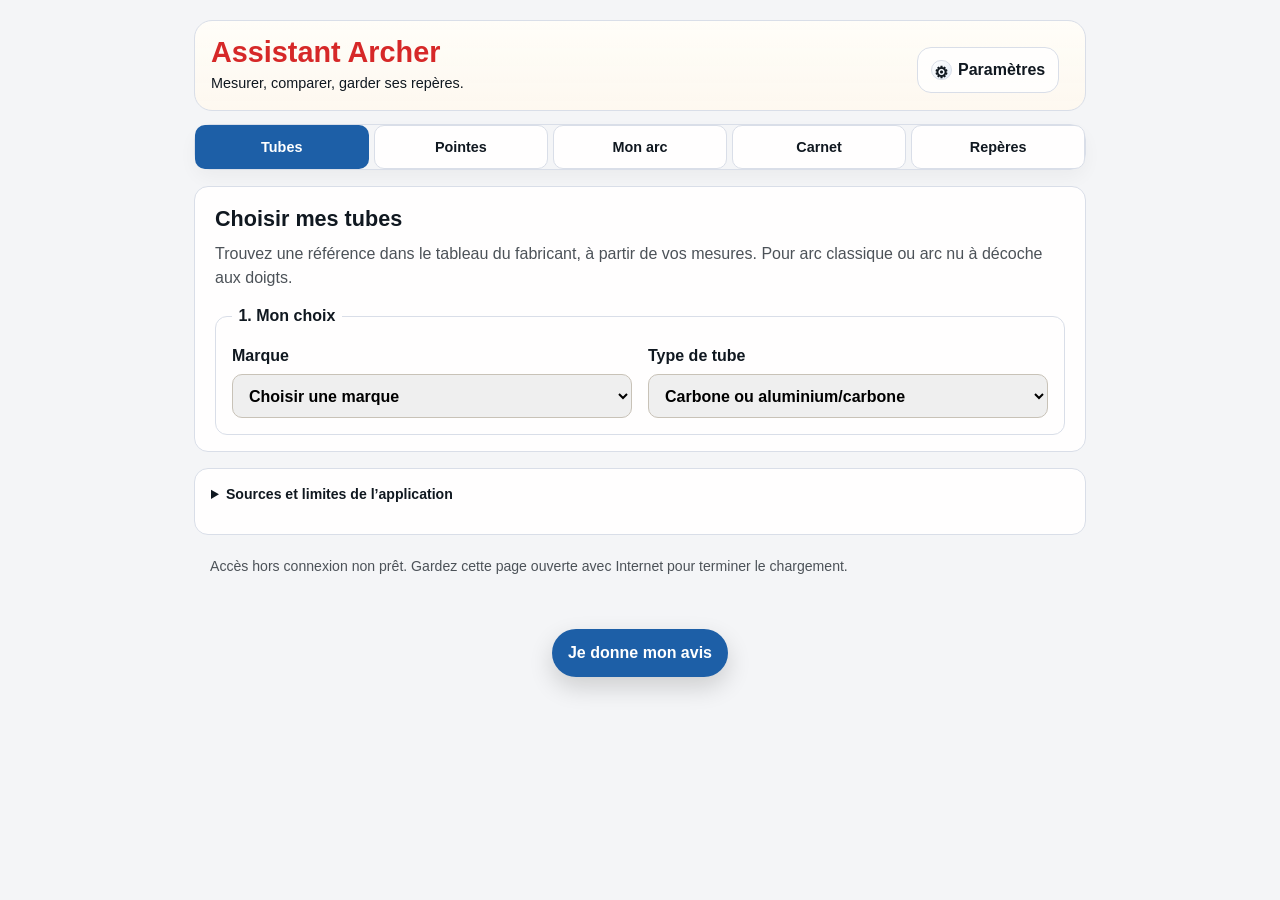
==== commit 8dddc0fb: "Simplifier les parcours, le carnet et les résultats pour les archers" ====
--- a/test/index.html
+++ b/test/index.html
@@ -1,87 +1,358 @@
-<!doctype html>
-<html lang="fr">
-<head>
-  <meta charset="UTF-8" />
-  <meta name="viewport" content="width=device-width, initial-scale=1.0" />
-  <title>Assistant Archer</title>
-  <meta name="description" content="Assistant Archer : aide indicative au choix des fleches, aux reglages et aux reperes." />
-  <meta name="theme-color" content="#b23b2f" />
-  <link rel="manifest" href="manifest.webmanifest" />
-  <link rel="icon" href="icon-assistant-archer-v11.svg" type="image/svg+xml" />
-  <link rel="stylesheet" href="styles.css?v=20260919-v63" />
-  <link rel="stylesheet" href="arrow-builder.css?v=20260919-v63" />
-  <link rel="stylesheet" href="ui-polish.css?v=20260919-prealpha-v15" />
-  <link rel="stylesheet" href="foc-measure.css?v=20260919-v63" />
-</head>
-<body>
-  <main class="app">
-    <header class="hero">
-      <h1>Assistant Archer</h1>
-      <p>Choisir ses fleches, regler son arc et garder ses reperes.</p>
-      <details class="app-settings">
-        <summary class="app-settings-toggle" aria-label="Ouvrir les parametres"><span class="gear-icon" aria-hidden="true">&#9881;</span><span> Reglages Parametres</span></summary>
-        <div class="app-settings-body">
-          <div class="app-settings-grid">
-            <div class="theme-picker"><label for="themeSelect">Theme</label><select id="themeSelect"><option value="cible">Cible</option><option value="campagne">Campagne</option><option value="3d">3D</option></select></div>
-            <label>Type d arc<select id="bowStyle"><option value="classique">Classique</option><option value="barebow">Barebow</option></select></label>
-          </div>
-          <p id="appReleaseStatic" style="margin:.8rem 0 0;font-weight:700;opacity:.8">Version : audit du 21 octobre 2026</p>
-        </div>
-      </details>
-    </header>
-
-    <nav class="tab-nav" aria-label="Navigation principale"><button type="button" class="tab-button is-active" data-tab="spine">Choix des fleches</button><button type="button" class="tab-button" data-tab="arc-setup">Reglage de base</button><button type="button" class="tab-button" data-tab="notebook">Mes reglages</button><button type="button" class="tab-button" data-tab="sight" id="sightTabButton">Reperes</button></nav>
-
-    <section class="tab-panel is-active" data-panel="spine">
-      <section class="card arrow-search-card"><form id="spine-form" novalidate autocomplete="off">
-        <fieldset class="search-mode" aria-describedby="searchModeHelp">
-          <legend>Comment souhaitez-vous chercher ?</legend>
-          <label><input type="radio" name="searchMode" value="guided" checked /> Guide-moi</label>
-          <label><input type="radio" name="searchMode" value="expert" /> Recherche précise</label>
-        </fieldset>
-        <p id="searchModeHelp" class="field-hint">Les résultats sont des lectures de tableaux publiés, sous les conditions de chaque fabricant.</p>
-        <div id="guidedQuestions" class="guided-questions">
-          <label>Votre expérience<select id="archerExperience"><option value="beginner">Je débute</option><option value="club">Je pratique en club</option><option value="experienced">Je connais mon matériel</option></select></label>
-          <label>Quel est votre objectif ?<select id="guidedGoal"><option value="club">Progresser avec un matériel simple</option><option value="performance">Chercher plus de performance</option><option value="competition">Compétition</option></select></label>
-          <div class="measurement-check"><p><strong>Deux mesures indispensables</strong></p><label><input id="drawWeightKnown" type="checkbox" /> La puissance a été mesurée à mon allonge avec un peson.</label><label><input id="arrowLengthKnown" type="checkbox" /> Je connais la longueur réelle de ma flèche, du creux d’encoche à l’extrémité du tube.</label><p id="measurementHelp" class="field-hint">Sans ces deux mesures, l’application explique quoi mesurer mais ne donne pas de spine.</p></div>
-        </div>
-        <label id="shootingProfileWrap" hidden style="display:none">Profil de tir<select id="shootingProfile" required><option value="recurve_outdoor">Recurve exterieur</option><option value="recurve_indoor">Recurve salle</option></select></label>
-        <label>Marque<select id="preferredBrand" required><option value="all">Toutes les marques</option><option value="skylon">Skylon</option><option value="easton">Easton</option><option value="victory">Victory</option><option value="carbon">Carbon Express</option></select></label>
-        <label id="shootingEnvironmentWrap">Où tirez-vous surtout ?<select id="shootingEnvironment" required><option value="outdoor">Extérieur</option><option value="indoor">Salle</option><option value="mixed">Salle et extérieur</option></select></label>
-        <label>Type de tube souhaite<select id="shaftMaterial" required><option value="all">Peu importe / conseille-moi</option><option value="carbon">Carbone</option><option value="alu">Aluminium</option></select></label><p id="materialGuidance">Le lieu de tir n impose pas un materiau. Le carbone est polyvalent, l aluminium est courant en salle, et les tubes aluminium/carbone sont proposes automatiquement lorsqu un modele compatible existe.</p>
-        <label id="disciplineWrap">Discipline<select id="discipline"><option value="target">Cible (salle ou extérieur)</option><option value="field">Campagne / 3D</option></select></label>
-        <label id="drawWeightLabel">Puissance réelle à l’allonge (lb)<input id="drawWeight" type="number" min="10" max="70" step="0.5" placeholder="Mesure personnelle" required /></label>
-        <label id="arrowLengthLabel">Longueur de flèche (pouces)<input id="arrowLength" type="number" min="22" max="34" step="0.25" placeholder="Mesure personnelle" required /></label>
-        <button type="submit">Calculer</button>
-      </form></section>
-      <section class="card result" id="result" aria-live="polite"><h2>Recommandation</h2><p>Entrez vos parametres puis lancez le calcul.</p></section>
-      <section class="card notes" id="history"><h3>Historique (5 derniers)</h3><div id="historyContent"><p>Aucun calcul pour le moment.</p></div><button id="clearHistoryBtn" type="button">Vider l'historique</button></section>
-      <section class="card notes"><h3>Important</h3><ul><li>Cette application reste <strong>indicative</strong> et donne un <strong>point de depart</strong>.</li><li>Confirmez le choix avec le tableau du fabricant du modele vise et, si possible, avec un entraineur.</li><li>La puissance utilisee doit etre la puissance <strong>reellement mesuree a l'allonge</strong>.</li><li>Reference pedagogique FFTA : <a href="https://www.ffta.fr/pratiquer/le-materiel/les-fleches" target="_blank" rel="noopener noreferrer">Les fleches</a>.</li><li>Tableaux fabricants : <a href="https://eastonarchery.com/selector/" target="_blank" rel="noopener noreferrer">Easton</a>, <a href="https://victoryarchery.com/arrow-guide/" target="_blank" rel="noopener noreferrer">Victory</a>, <a href="https://thecarbonexpress.com/wp-content/uploads/2024/11/recurve-series-arrow-selection-chart.pdf" target="_blank" rel="noopener noreferrer">Carbon Express</a>, <a href="https://skylonarchery.com/images/catalog/skylon%202023.pdf" target="_blank" rel="noopener noreferrer">Skylon</a>, <a href="https://www.avalon-archery.com/" target="_blank" rel="noopener noreferrer">Avalon</a>.</li></ul></section>
-    </section>
-
-    <section class="tab-panel arc-setup-panel" data-panel="arc-setup" hidden>
-      <section class="card arc-setup-card"><h2 id="arcSetupHeading">Reglage de l'arc classique</h2><p id="arcSetupIntro">Mesures de base et estimations indicatives. La notice du fabricant de votre poignee et de vos branches reste prioritaire.</p><p id="arcSetupDocRef">Repere pedagogique FFTA : <a href="https://www.ffta.fr/sites/default/files/imported-documents-files/7_arcclassique.pdf" target="_blank" rel="noopener noreferrer">Je regle mon arc classique</a>.</p>
-      <div class="measurement-guide arc-classic-only"><h3>Mesures a prendre</h3><ul class="measurement-list"><li><strong>Band</strong> : mesurez selon le point de reference indique par le fabricant de la poignee.</li><li><strong>Tiller</strong> : mesurez haut et bas avec la meme methode et calculez la difference.</li></ul></div>
-      <div class="measurement-guide danger-guide arc-classic-only"><h3>Important</h3><ul class="measurement-list"><li>Respectez les limites de reglage et la procedure du fabricant.</li><li>Travaillez par petites corrections et re-mesurez.</li><li>En cas de doute, demandez l'aide d'un entraineur ou d'un referent materiel.</li></ul></div>
-      <form id="arc-setup-form" novalidate autocomplete="off">
-        <section class="subcard arc-classic-only"><h3>Band et tiller</h3><div class="field-grid"><label>Taille d'arc (AMO)<select id="arcLength"><option value="66">66&quot;</option><option value="68" selected>68&quot;</option><option value="70">70&quot;</option><option value="72">72&quot;</option></select></label><label>Distance corde / branche haute (mm)<input id="upperTiller" type="number" min="150" max="260" step="0.5" placeholder="Ex : 222" required /></label><label>Distance corde / branche basse mesuree (mm)<input id="lowerTillerMeasured" type="number" min="150" max="260" step="0.5" placeholder="Ex : 218" required /></label><label>Band mesure (cm)<input id="braceMeasured" type="number" min="18" max="28" step="0.1" placeholder="Ex : 22,6" /></label></div><p>Tiller = distance haute moins distance basse. Aucune valeur cible universelle n’est proposée.</p></section>
-        <section class="subcard arc-classic-only"><h3>Identification du matériel</h3><div class="field-grid"><label>Taille de poignee (&quot;)<select id="riserLength"><option value="23">23&quot;</option><option value="25" selected>25&quot;</option><option value="27">27&quot;</option></select></label><label>Puissance marquee des branches (lbs)<input id="limbMarkedWeight" type="number" min="10" max="60" step="1" placeholder="Mesure personnelle" required /></label><label>Allonge reelle (&quot;)<input id="drawLengthForWeight" type="number" min="22" max="34" step="0.25" placeholder="Mesure personnelle" required /></label></div><p><strong>Estimation uniquement.</strong> Pour choisir une fleche, utilisez de preference une puissance mesuree au peson a votre allonge.</p></section>
-        <section class="subcard" id="barebowArcSetupCard" hidden><h3>Reglage arc nu</h3><p>Les reglages d'arc nu dependent fortement de la prise de corde et du deplacement des doigts sous l'encoche. Validez a plusieurs distances.</p><div class="field-grid"><label>Band mesure (cm)<input id="arcBbBandMeasured" type="number" min="18" max="28" step="0.1" /></label><label>Tiller mesure (mm)<input id="arcBbTillerMeasured" type="number" min="-8" max="12" step="0.5" /></label><label>Detalonnage mesure (mm)<input id="arcBbNockingMeasured" type="number" min="0" max="20" step="0.5" /></label><label>Point d ancrage<input id="arcBbAnchorPoint" type="text" maxlength="80" /></label><label>Deplacement des doigts sous l encoche<input id="arcBbStringwalk" type="text" maxlength="80" /></label><label>Point d encochage<input id="arcBbNockingPoint" type="text" maxlength="40" /></label><label>Band<input id="arcBbBraceHeight" type="text" maxlength="40" /></label><label>Tiller<input id="arcBbTiller" type="text" maxlength="40" /></label><label>Berger button<input id="arcBbBerger" type="text" maxlength="80" /></label><label>Centrage fleche<input id="arcBbCenterShot" type="text" maxlength="80" /></label></div></section>
-        <button type="submit">Analyser les reglages</button>
-      </form></section><section class="card result" id="arcSetupResult" aria-live="polite"><h2>Resultat</h2><p>Entrez vos mesures puis lancez l'analyse.</p></section>
-    </section>
-
-    <section class="tab-panel" data-panel="sight" hidden><section class="card"><h2 id="sightHeading">Mes reperes</h2><p id="sightIntro">Enregistrez vos reperes personnels.</p><form id="sight-form" autocomplete="off"><div class="field-grid"><label>Date<input id="sightDate" type="date" /></label><label>Titre<input id="sightTitle" type="text" maxlength="80" /></label><label>Materiel<input id="sightEquipment" type="text" maxlength="160" /></label><label>Fleches<input id="sightArrows" type="text" maxlength="120" /></label></div><div id="sightMarkers" class="sight-markers"><label>18 m<input id="sightMark18" type="text" /></label><label>30 m<input id="sightMark30" type="text" /></label><label>40 m<input id="sightMark40" type="text" /></label><label>50 m<input id="sightMark50" type="text" /></label><label>60 m<input id="sightMark60" type="text" /></label><label>70 m<input id="sightMark70" type="text" /></label></div><div class="field-grid"><label id="scaleLabelSideSight">Cote de l'echelle<input id="sightScaleSide" type="text" /></label><label>Distance personnalisee<input id="sightCustomDistance" type="number" min="1" max="100" /></label><button id="addSightDistanceBtn" type="button">Ajouter la distance</button></div><label id="sightNotesLabel">Notes<textarea id="sightNotes" rows="4"></textarea></label><div class="row-actions"><button id="saveSightBtn" type="submit">Enregistrer</button><button id="resetSightBtn" type="button">Vider</button></div></form><p id="sightHelp"></p><p id="sightScaleNote"></p></section><section class="card result" id="sightResult"><h2 id="sightResultHeading">Reperes enregistres</h2><p id="sightStatus">Aucun repere pour le moment.</p><div id="sightContent"></div><div id="sightRail"></div></section></section>
-
-    <section class="tab-panel" data-panel="notebook" hidden><section class="card"><h2>Carnet de reglage</h2><form id="notebook-form" autocomplete="off"><div class="row-actions"><button id="prefillNotebookBtn" type="button">Reprendre les derniers calculs</button><button id="resetNotebookBtn" type="button">Vider le formulaire</button></div><div class="field-grid"><label>Date<input id="notebookDate" type="date" /></label><label>Nom de la configuration<input id="notebookTitle" type="text" maxlength="80" /></label><label>Arc / poignee<input id="notebookArcModel" type="text" /></label><label>Taille d'arc<input id="notebookArcLength" type="text" /></label><label>Taille de poignee<input id="notebookRiserLength" type="text" /></label><label>Branches<input id="notebookLimbs" type="text" /></label><label>Puissance branches<input id="notebookLimbWeight" type="text" /></label><label>Allonge<input id="notebookDrawLength" type="text" /></label><label>Band<input id="notebookBrace" type="text" /></label><label>Tiller haut<input id="notebookUpperTiller" type="text" /></label><label>Tiller bas<input id="notebookLowerTiller" type="text" /></label><label>Tiller positif<input id="notebookPositiveTiller" type="text" /></label><label>Puissance estimee<input id="notebookEstimatedWeight" type="text" /></label><label>Marque fleche<input id="notebookArrowBrand" type="text" /></label><label>Modele fleche<input id="notebookArrowModel" type="text" list="notebookArrowModelOptions" /><datalist id="notebookArrowModelOptions"></datalist><small id="notebookArrowModelHint" class="field-hint"></small></label><label>Spine<input id="notebookArrowSpine" type="text" /></label><label>Longueur<input id="notebookArrowLength" type="text" /></label><label>Pointe<input id="notebookPointWeight" type="text" /></label></div><label>Notes<textarea id="notebookNotes" rows="5" maxlength="1000"></textarea></label></form></section><section class="card result" id="notebookResult"><h2>Fiches enregistrees</h2><p id="notebookStatus">Aucune fiche pour le moment.</p><div id="notebookContent"></div></section></section>
-  </main>
-  <button id="feedbackToggleBtn" class="feedback-toggle" type="button" aria-expanded="false" aria-controls="feedbackPanel">Je donne mon avis</button>
-  <section id="feedbackPanel" class="feedback-panel" hidden><div class="feedback-panel-card"><div class="feedback-panel-head"><h2>Je donne mon avis</h2><button id="feedbackCloseBtn" type="button" class="feedback-close">Fermer</button></div><form id="feedbackForm"><fieldset class="feedback-categories"><legend>Categorie</legend><label><input type="radio" name="feedbackCategory" value="Ca manque" /> Ca manque</label><label><input type="radio" name="feedbackCategory" value="C'est faux" /> C'est faux</label><label><input type="radio" name="feedbackCategory" value="C'est confus" /> C'est confus</label><label><input type="radio" name="feedbackCategory" value="C'est utile" /> C'est utile</label></fieldset><label>Mon avis<textarea id="feedbackMessage" rows="4" maxlength="600"></textarea></label><div class="row-actions"><button id="feedbackSendBtn" type="button">Envoyer mon avis</button><button id="feedbackResetBtn" type="button">Vider</button></div></form><p id="feedbackStatus"></p></div></section>
-  <script src="app-config.js?v=20261021-audit-1"></script>
-  <script src="app.js?v=20261021-audit-1"></script>
-  <script src="foc-measure.js?v=20261021-audit-1"></script>
-  <script src="reliability.js?v=20261021-audit-1"></script>
-  <script src="verified-engine.js?v=20261021-audit-1"></script>
-  <script src="verified-app.js?v=20261021-audit-1"></script>
-</body>
-</html>
+<!doctype html>
+<html lang="fr">
+<head>
+  <meta charset="UTF-8" />
+  <meta name="viewport" content="width=device-width, initial-scale=1.0" />
+  <title>Assistant Archer</title>
+  <meta name="description" content="Assistant Archer : aide indicative au choix des fleches, aux reglages et aux reperes." />
+  <meta name="theme-color" content="#b23b2f" />
+  <link rel="manifest" href="manifest.webmanifest" />
+  <link rel="icon" href="icon-assistant-archer-v11.svg" type="image/svg+xml" />
+  <link rel="stylesheet" href="styles.css?v=20261127-simple-2" />
+  <link rel="stylesheet" id="releaseTheme" href="release.css?v=20261127-simple-2" />
+</head>
+<body>
+  <main class="app">
+    <header class="hero">
+      <div class="hero-copy"><h1>Assistant Archer</h1><p>Mesurer, comparer, garder ses repères.</p></div>
+      <details class="app-settings">
+        <summary class="app-settings-toggle" aria-label="Ouvrir les parametres"><span class="gear-icon" aria-hidden="true">&#9881;</span><span> Paramètres</span></summary>
+        <div class="app-settings-body">
+          <div class="app-settings-grid">
+            <div class="theme-picker"><label for="themeSelect">Thème</label><select id="themeSelect"><option value="cible">Cible</option><option value="campagne">Campagne</option><option value="3d">3D</option></select></div>
+            <label>Type d’arc<select id="bowStyle"><option value="classique">Classique</option><option value="barebow">Barebow</option></select></label>
+          </div>
+          <p id="appReleaseStatic" style="margin:.8rem 0 0;font-weight:700;opacity:.8">Version : audit du 21 octobre 2026</p>
+        </div>
+      </details>
+    </header>
+
+    <nav class="tab-nav" aria-label="Navigation principale"><button type="button" class="tab-button is-active" data-tab="spine">Tubes</button><button type="button" class="tab-button" data-tab="point">Pointes</button><button type="button" class="tab-button" data-tab="arc-setup">Mon arc</button><button type="button" class="tab-button" data-tab="notebook">Carnet</button><button type="button" class="tab-button" data-tab="sight" id="sightTabButton">Repères</button></nav>
+
+    <section class="tab-panel" data-panel="point" hidden>
+      <section class="card">
+        <h2>Comparer mes pointes</h2>
+        <p>Comparez votre montage au tableau, puis préparez un essai au tir. Pour classique et arc nu à décoche aux doigts.</p>
+        <form id="point-form" novalidate>
+          <fieldset><legend>1. Mon tube actuel</legend><div class="field-grid">
+            <label>Marque du tube<select id="point-brand"><option value="">Choisir la marque</option><option value="easton">Easton</option><option value="victory">Victory</option><option value="skylon">Skylon</option><option value="carbon">Carbon Express (document uniquement)</option></select></label>
+            <label>Modèle exact<input id="point-model" type="text" maxlength="100" placeholder="Inscription sur le tube" required></label>
+            <label>Type de tube<select id="point-material"><option value="carbon">Carbone ou aluminium/carbone</option><option value="alu">Aluminium — code de taille</option></select></label>
+            <label>Spine ou code inscrit<input id="point-spine" type="text" maxlength="30" placeholder="Valeur inscrite sur votre tube" required></label>
+            <label>Longueur pour ce tableau (pouces)<input id="point-length" type="number" min="1" step="any" required></label>
+            <label>Puissance mesurée à mon allonge (lb)<input id="point-weight" type="number" min="1" step="any" required></label>
+            <label>Type de branches<select id="point-limbs"><option value="">À identifier</option><option value="carbon">Carbone de compétition (termes Easton)</option><option value="beginner">Bois / fibre de verre débutant</option></select></label>
+          </div><p id="point-length-help" class="field-hint"></p><p>Le code d’un tube aluminium (par exemple 1914) ne se convertit pas directement en spine carbone.</p></fieldset>
+          <fieldset><legend>2. Ma masse avant</legend><div class="field-grid">
+            <label>Masse de ma pointe (grains)<input id="point-mass" type="number" min="1" step="any" required></label>
+            <label>Insert, outsert et autres composants avant (grains)<input id="point-insert" type="number" min="0" step="any" placeholder="0 si aucun" required></label>
+          </div><details id="point-options"><summary>Comparer d’autres masses de pointe (facultatif)</summary><label>Autres masses de pointe à comparer (facultatif)<input id="point-candidates" type="text" maxlength="150" placeholder="Séparer les masses par ;" aria-describedby="candidate-help"></label><p id="candidate-help">Saisissez seulement les masses que vous envisagez pour une pointe compatible. L’insert reste inchangé dans la comparaison.</p></details></fieldset>
+          <details class="trial-details"><summary>3. J’ai fait un essai fûts nus / flèches empennées (facultatif)</summary>
+            <p>Comparez des flèches de même montage, pointes de cible, au même point visé. Observez les groupes depuis le pas de tir. Contrôlez d’abord le détalonnage et les contacts ; faites-vous accompagner pour vos premiers essais.</p>
+            <div class="field-grid"><label>Ma latéralité<select id="point-hand"><option value="">À préciser</option><option value="right">Droitier</option><option value="left">Gaucher</option></select></label>
+            <label>Groupe des fûts nus par rapport aux empennées<select id="point-impact"><option value="none">Pas d’essai / résultat incertain</option><option value="left">À gauche</option><option value="center">Dans le même groupe</option><option value="right">À droite</option></select></label></div>
+            <label class="check-line"><input id="point-repeatable" type="checkbox"> L’écart est répété sur plusieurs volées, avec des groupements réguliers.</label>
+            <label class="check-line"><input id="point-clearance" type="checkbox"> J’ai contrôlé l’absence de contact parasite des flèches avec l’arc.</label>
+          </details>
+          <label class="check-line"><input id="point-measured" type="checkbox"> Je confirme mes mesures, les masses avant et la convention de longueur du fabricant.</label>
+          <button type="submit">Comparer au tableau</button>
+        </form>
+      </section>
+      <section class="card result" id="point-result" tabindex="-1" aria-live="polite" hidden><h2>Ma comparaison</h2><p>Le spine seul ne suffit pas. Renseignez le montage pour lire le tableau ; ajoutez votre essai pour obtenir une piste de réglage.</p></section>
+      <section class="point-actions" hidden><button id="save-point" type="button" disabled>Enregistrer dans mon carnet</button><p id="point-save-status" role="status"></p></section>
+    </section>
+
+    <section class="tab-panel is-active" data-panel="spine">
+      <section class="card tube-choice-card">
+        <h2>Choisir mes tubes</h2>
+        <p class="tube-intro">Trouvez une référence dans le tableau du fabricant, à partir de vos mesures. Pour arc classique ou arc nu à décoche aux doigts.</p>
+        <form id="spine-form" novalidate autocomplete="off">
+          <fieldset><legend>1. Mon choix</legend><div class="field-grid">
+            <label>Marque<select id="preferredBrand" required><option value="">Choisir une marque</option><option value="easton">Easton</option><option value="victory">Victory</option><option value="skylon">Skylon</option><option value="all">Comparer Easton, Victory et Skylon</option><option value="carbon">Carbon Express — document uniquement</option></select></label>
+            <label>Type de tube<select id="shaftMaterial"><option value="carbon">Carbone ou aluminium/carbone</option><option value="alu">Aluminium — codes de taille</option><option value="all">Comparer les matériaux disponibles</option></select></label>
+          </div><p id="tube-compatibility" class="field-hint" hidden>Pour cette marque, aucun tableau aluminium n’est contrôlé. Choisissez Easton pour lire des codes aluminium.</p></fieldset>
+          <section id="tube-document" class="tube-reading" hidden><h3>Carbon Express : consulter la source</h3><p>Des codes du document restent ambigus. Aucun spine générique n’est calculé à partir de ces codes.</p><a href="https://thecarbonexpress.com/wp-content/uploads/2024/11/recurve-series-arrow-selection-chart.pdf" target="_blank" rel="noopener noreferrer">Ouvrir le tableau Carbon Express</a></section>
+          <fieldset id="tube-measures" hidden><legend>2. Mes mesures</legend>
+            <div class="field-grid"><label id="drawWeightLabel"><span>Puissance à mon allonge</span><input id="drawWeight" type="number" min="0" step="any" inputmode="decimal" placeholder="Mesurée au peson" required></label><label>Unité de puissance<select id="tube-weight-unit"><option value="lb">Livres (lb)</option><option value="kg">Kilogrammes (kg)</option></select></label>
+            <label id="arrowLengthLabel"><span id="tube-length-title">Longueur de flèche pour le tableau (pouces)</span><input id="arrowLength" type="number" min="0" step="any" inputmode="decimal" placeholder="Votre mesure" required></label><label>Unité des longueurs<select id="tube-length-unit"><option value="in">Pouces</option><option value="cm">Centimètres</option></select></label></div>
+            <p id="tube-length-help" class="field-hint"></p>
+            <label id="tube-skylon-extra" hidden><span id="tube-skylon-title">Longueur Skylon de coupe à coupe (pouces, facultatif)</span><input id="verifiedSkylonLength" type="number" min="0" step="any" inputmode="decimal" placeholder="Mesure distincte, pour le résultat Skylon"></label>
+            <details><summary>Comment prendre les mesures ?</summary><p>Mesurez la puissance au peson à votre allonge de tir, avec votre arc monté. La puissance marquée sur les branches ne la remplace pas. Pour la longueur, utilisez les points de mesure indiqués ci-dessus ; l’allonge et la longueur de flèche sont deux mesures différentes.</p><p>Les unités choisies sont converties vers celles du tableau. L’application n’arrondit pas une puissance pour la faire entrer dans une ligne absente.</p></details>
+          </fieldset>
+          <fieldset id="tube-conditions" hidden><legend>3. Conditions du tableau</legend><div class="field-grid">
+            <label>Masse avant totale (grains)<input id="verifiedFront" type="number" min="0" step="any" inputmode="decimal" placeholder="Pointe + insert et autres masses avant"></label>
+            <label>Branches pour le tableau Easton<select id="verifiedLimbs"><option value="">Identifier mes branches</option><option value="carbon">Carbone de compétition (termes Easton)</option><option value="beginner">Bois / fibre de verre débutant</option></select></label>
+          </div><p class="field-hint">Additionnez les masses réellement montées à l’avant. Ne confondez pas les grains avec les grammes.</p></fieldset>
+          <label id="tube-confirmation" class="check-line" hidden><input id="verifiedConvention" type="checkbox"> Je confirme la puissance mesurée, la longueur selon la convention indiquée et les conditions du tableau.</label>
+          <p id="selection-status" role="alert"></p>
+          <button id="tube-submit" type="submit" hidden>Lire le tableau fabricant</button>
+          <div hidden>
+            <div id="guidedQuestions"><select id="archerExperience"><option value="experienced">Matériel personnel</option></select><select id="guidedGoal"><option value="club">Club</option></select></div>
+            <div class="measurement-check"><input id="drawWeightKnown" type="checkbox"><input id="arrowLengthKnown" type="checkbox"></div>
+            <p id="searchModeHelp"></p><p id="materialGuidance"></p><p id="measurementHelp"></p>
+            <label id="shootingProfileWrap"><select id="shootingProfile"><option value="recurve_outdoor">Classique</option></select></label>
+            <label id="shootingEnvironmentWrap"><select id="shootingEnvironment"><option value="outdoor">Extérieur</option></select></label>
+            <label id="disciplineWrap"><select id="discipline"><option value="target">Cible</option></select></label>
+          </div>
+        </form>
+      </section>
+      <section class="card result tube-result" id="result" tabindex="-1" aria-live="polite" hidden></section>
+      <section id="history" hidden><div id="historyContent"></div><button id="clearHistoryBtn" type="button">Vider l’historique</button></section>
+
+    </section>
+
+    <section class="tab-panel arc-setup-panel" data-panel="arc-setup" hidden>
+      <section class="card arc-setup-card">
+        <h2 id="arcSetupHeading">Mesures de mon arc</h2>
+        <p id="arcSetupIntro">Relevez le band et les deux distances de tiller.</p>
+        <form id="arc-setup-form" novalidate autocomplete="off">
+          <section class="subcard"><h3>Mes relevés</h3><div class="field-grid">
+            <label>Distance corde / branche haute (mm)<input id="upperTiller" type="number" min="150" max="260" step="0.5" placeholder="Ex : 222" required /></label>
+<label>Distance corde / branche basse mesuree (mm)<input id="lowerTillerMeasured" type="number" min="150" max="260" step="0.5" placeholder="Ex : 218" required /></label>
+<label>Band mesure (cm)<input id="braceMeasured" type="number" min="18" max="28" step="0.1" placeholder="Ex : 22,6" /></label>
+          </div><p>Utilisez la même méthode pour les mesures haute et basse.</p></section>
+          <details class="measure-help"><summary>Comment mesurer le band et le tiller ?</summary><p>Pour le band, utilisez le point de référence défini par la notice de la poignée. Pour le tiller, relevez la distance corde / branche en haut puis en bas, aux points indiqués par le fabricant.</p><p id="arcSetupDocRef">La notice du matériel définit les limites de réglage.</p><p>Le calcul ne prescrit aucune valeur cible. Faites-vous accompagner pour une première modification des vis de branches.</p></details>
+          <details class="subcard"><summary>Identifier mon matériel (facultatif)</summary><h3>Identification du matériel</h3><div class="field-grid">
+            <label>Taille d'arc (AMO)<select id="arcLength"><option value="66">66&quot;</option><option value="68" selected>68&quot;</option><option value="70">70&quot;</option><option value="72">72&quot;</option></select></label>
+<label>Taille de poignee (&quot;)<select id="riserLength"><option value="23">23&quot;</option><option value="25" selected>25&quot;</option><option value="27">27&quot;</option></select></label>
+<label>Puissance marquee des branches (lbs)<input id="limbMarkedWeight" type="number" min="10" max="60" step="1" placeholder="Mesure personnelle" required /></label>
+<label>Allonge reelle (&quot;)<input id="drawLengthForWeight" type="number" min="22" max="34" step="0.25" placeholder="Mesure personnelle" required /></label>
+          </div><p>Ces champs n’estiment pas la puissance réelle.</p></details>
+                  <section class="subcard" id="barebowArcSetupCard" hidden><h3>Reglage arc nu</h3><p>Les reglages d'arc nu dependent fortement de la prise de corde et du deplacement des doigts sous l'encoche. Validez a plusieurs distances.</p><div class="field-grid"><label>Band mesure (cm)<input id="arcBbBandMeasured" type="number" min="18" max="28" step="0.1" /></label><label>Tiller mesure (mm)<input id="arcBbTillerMeasured" type="number" min="-8" max="12" step="0.5" /></label><label>Detalonnage mesure (mm)<input id="arcBbNockingMeasured" type="number" min="0" max="20" step="0.5" /></label><label>Point d ancrage<input id="arcBbAnchorPoint" type="text" maxlength="80" /></label><label>Deplacement des doigts sous l encoche<input id="arcBbStringwalk" type="text" maxlength="80" /></label><label>Point d encochage<input id="arcBbNockingPoint" type="text" maxlength="40" /></label><label>Band<input id="arcBbBraceHeight" type="text" maxlength="40" /></label><label>Tiller<input id="arcBbTiller" type="text" maxlength="40" /></label><label>Berger button<input id="arcBbBerger" type="text" maxlength="80" /></label><label>Centrage fleche<input id="arcBbCenterShot" type="text" maxlength="80" /></label></div></section>
+          <button type="submit">Calculer mon tiller</button>
+        </form>
+      </section>
+      <section class="card result" id="arcSetupResult" aria-live="polite" hidden></section>
+    </section>
+
+    <section class="tab-panel" data-panel="sight" hidden>
+      <section class="card sight-card">
+        <div class="sight-header">
+          <div>
+            <h2 id="sightHeading">Reglage du viseur</h2>
+            <p id="sightIntro">Enregistrez vos reperes de viseur par distance et visualisez-les sur une reglette.</p>
+          </div>
+          <div class="sight-logo" aria-hidden="true">
+            <span class="sight-logo-ring"></span>
+            <span class="sight-logo-pin"></span>
+          </div>
+        </div>
+
+        <form id="sight-form" novalidate autocomplete="off">
+          <section class="subcard">
+            <h3>Fiche viseur</h3>
+            <div class="field-grid">
+              <label>
+                Date
+                <input id="sightDate" type="date" required />
+              </label>
+              <label>
+                Titre
+                <input id="sightTitle" type="text" maxlength="100" placeholder="Ex : exterieur carbone / salle alu" />
+              </label>
+              <label>
+                Viseur / arc
+                <input id="sightEquipment" type="text" maxlength="100" placeholder="Ex : Shibuya / viseur club / WNS" />
+              </label>
+              <label>
+                Fleches utilisees
+                <input id="sightArrows" type="text" maxlength="100" placeholder="Ex : Skylon Paragon 700, pointe 100 gr" />
+              </label>
+            </div>
+          </section>
+
+          <section class="subcard">
+            <h3>Mes repères par distance</h3><p>Saisissez vos relevés personnels et précisez leur unité dans les notes. La réglette facultative représente uniquement les valeurs numériques en centimètres.</p>
+            <div class="sight-layout">
+              <div class="sight-mark-grid sight-mark-fields">
+                <label>
+                  18 m
+                  <input id="sightMark18" class="sight-mark-input" data-distance="18" type="text" inputmode="decimal" maxlength="20" />
+                </label>
+                <label>
+                  30 m
+                  <input id="sightMark30" class="sight-mark-input" data-distance="30" type="text" inputmode="decimal" maxlength="20" />
+                </label>
+                <label>
+                  40 m
+                  <input id="sightMark40" class="sight-mark-input" data-distance="40" type="text" inputmode="decimal" maxlength="20" />
+                </label>
+                <label>
+                  50 m
+                  <input id="sightMark50" class="sight-mark-input" data-distance="50" type="text" inputmode="decimal" maxlength="20" />
+                </label>
+                <label>
+                  60 m
+                  <input id="sightMark60" class="sight-mark-input" data-distance="60" type="text" inputmode="decimal" maxlength="20" />
+                </label>
+                <label>
+                  70 m
+                  <input id="sightMark70" class="sight-mark-input" data-distance="70" type="text" inputmode="decimal" maxlength="20" />
+                </label>
+              </div>
+              <div class="sight-custom-distance">
+
+                <label>
+                  Distance a reperer (m)
+                  <input id="sightCustomDistance" type="number" min="1" max="120" step="1" inputmode="numeric" placeholder="Ex : 25" />
+                </label>
+                <button id="addSightDistanceBtn" type="button">Ajouter une distance</button>
+              </div>
+
+              <details class="sight-ruler-details"><summary>Voir mes repères sur la réglette (facultatif)</summary><label>
+                  Ecriture reglette
+                  <select id="scaleLabelSideSight" aria-label="Position des mesures de reglette viseur">
+                    <option value="left">Gauche</option>
+                    <option value="right">Droite</option>
+                  </select>
+                </label>              <div class="sight-visual" id="sightVisual" aria-label="Representation des reperes de viseur">
+                <p class="sight-help" id="sightHelp">Indiquez une distance, ajoutez le curseur, puis glissez-le sur la reglette.</p>
+                <div class="sight-rail" id="sightRail" aria-label="Reglette de viseur de 0 a 16 centimetres">
+                  <span class="sight-scale-label" style="top: 8%">0 cm</span>
+                  <span class="sight-scale-label" style="top: 29%">4</span>
+                  <span class="sight-scale-label" style="top: 50%">8</span>
+                  <span class="sight-scale-label" style="top: 71%">12</span>
+                  <span class="sight-scale-label" style="top: 92%">16 cm</span>
+                  <span class="sight-tick is-major" style="top: 8%"></span>
+                  <span class="sight-tick is-major" style="top: 29%"></span>
+                  <span class="sight-tick is-major" style="top: 50%"></span>
+                  <span class="sight-tick is-major" style="top: 71%"></span>
+                  <span class="sight-tick is-major" style="top: 92%"></span>
+                  <div id="sightMarkers" class="sight-markers"></div>
+                </div>
+                <p class="sight-scale-note" id="sightScaleNote">0 cm en haut, 16 cm en bas. Fleches clavier : 1 mm, Page : 1 cm.</p>
+              </div>
+            </div>
+            <label>
+              <span id="sightNotesLabel">Notes viseur</span>
+              <textarea id="sightNotes" rows="3" maxlength="700" placeholder="Ex : verifier 50 m avec vent de face, lumiere faible, changement de pointe..."></textarea>
+            </label>
+            <div class="row-actions">
+              <button id="saveSightBtn" type="submit">Enregistrer le reglage viseur</button>
+              <button id="resetSightBtn" type="button">Vider</button>
+            </div>
+          </section>
+        </form>
+      </section>
+
+      <section class="card result" id="sightResult" aria-live="polite">
+        <h2 id="sightResultHeading">Reglages viseur enregistres</h2>
+        <p id="sightStatus">Aucun reglage viseur pour le moment.</p>
+        <div id="sightContent"></div>
+      </section>
+    </section>
+
+    <section class="tab-panel" data-panel="notebook" hidden>
+      <section class="card"><h2>Mon carnet</h2><p>Gardez vos configurations et vos observations au tir. Seul un titre, un arc ou un modèle de flèche est nécessaire pour enregistrer.</p>
+        <form id="notebook-form" novalidate autocomplete="off">
+          <div class="field-grid">
+            <label>
+                Date
+                <input id="notebookDate" type="date" required />
+              </label>
+<label>
+                Titre libre
+                <input id="notebookTitle" type="text" maxlength="100" placeholder="Ex : reglages salle mars / setup exterieur" />
+              </label>
+<label>
+                Arc / modele
+                <input id="notebookArcModel" type="text" maxlength="100" placeholder="Ex : WNS / Hoyt / autre" />
+              </label>
+<label>
+                Modele
+                <input id="notebookArrowModel" type="text" maxlength="100" list="notebookArrowModelOptions" placeholder="Ex : Paragon 800" />
+                <datalist id="notebookArrowModelOptions"></datalist>
+                <small id="notebookArrowModelHint" class="field-hint"></small>
+              </label>
+<label>
+                Spine
+                <input id="notebookArrowSpine" type="text" maxlength="40" placeholder="Ex : 800 / A3 / NPX7500" />
+              </label>
+          </div>
+          <details id="notebook-details"><summary>Ajouter les mesures et le matériel détaillé</summary>
+            <h3>Arc et réglages</h3><div class="field-grid">
+              <label>
+                Taille d'arc
+                <input id="notebookArcLength" type="text" maxlength="20" placeholder='Ex : 68"' />
+              </label>
+<label>
+                Poignee
+                <input id="notebookRiserLength" type="text" maxlength="20" placeholder='Ex : 25"' />
+              </label>
+<label>
+                Branches
+                <input id="notebookLimbs" type="text" maxlength="100" placeholder="Ex : WNS / Uukha / autre" />
+              </label>
+<label>
+                Puissance marquee
+                <input id="notebookLimbWeight" type="text" maxlength="20" placeholder="Ex : 30 lbs" />
+              </label>
+<label>
+                Allonge
+                <input id="notebookDrawLength" type="text" maxlength="20" placeholder='Ex : 28"' />
+              </label>
+<label>
+                Band
+                <input id="notebookBrace" type="text" maxlength="20" placeholder="Ex : 22,5 cm" />
+              </label>
+<label>
+                Tiller haut
+                <input id="notebookUpperTiller" type="text" maxlength="20" placeholder="Ex : 222 mm" />
+              </label>
+<label>
+                Tiller bas
+                <input id="notebookLowerTiller" type="text" maxlength="20" placeholder="Ex : 216 mm" />
+              </label>
+<label>
+                Tiller positif
+                <input id="notebookPositiveTiller" type="text" maxlength="20" placeholder="Ex : +6 mm" />
+              </label>
+<label>
+                Puissance tiree estimee
+                <input id="notebookEstimatedWeight" type="text" maxlength="20" placeholder="Ex : 31 lbs" />
+              </label>
+            </div>
+            <h3>Flèches</h3><div class="field-grid">
+              <label>
+                Marque
+                <input id="notebookArrowBrand" type="text" maxlength="80" placeholder="Ex : Skylon" />
+              </label>
+<label>
+                Longueur
+                <input id="notebookArrowLength" type="text" maxlength="20" placeholder='Ex : 28"' />
+              </label>
+<label>
+                Pointe
+                <input id="notebookPointWeight" type="text" maxlength="20" placeholder="Ex : 100 gr" />
+              </label>
+            </div>
+            <button id="prefillNotebookBtn" type="button" class="secondary-action">Reprendre mes mesures</button>
+          </details>
+          <label>
+              Remarques / sensations / conseil entraineur
+              <textarea id="notebookNotes" rows="5" maxlength="1000" placeholder="Ex : bon ressenti, a re-tester avec 110 gr, avis entraineur..."></textarea>
+            </label>
+          <div class="row-actions"><button id="saveNotebookBtn" type="submit">Enregistrer la fiche</button><button id="resetNotebookBtn" type="button" class="secondary-action">Nouvelle fiche</button></div>
+        </form>
+      </section>
+      <section class="card result" id="notebookResult" aria-live="polite"><h2>Mes fiches</h2><p id="notebookStatus">Aucune fiche pour le moment.</p><div id="notebookContent"></div></section>
+    </section>
+  </main>
+  <button id="feedbackToggleBtn" class="feedback-toggle" type="button" aria-expanded="false" aria-controls="feedbackPanel">Je donne mon avis</button>
+  <section id="feedbackPanel" class="feedback-panel" hidden><div class="feedback-panel-card"><div class="feedback-panel-head"><h2>Je donne mon avis</h2><button id="feedbackCloseBtn" type="button" class="feedback-close">Fermer</button></div><form id="feedbackForm"><fieldset class="feedback-categories"><legend>Categorie</legend><label><input type="radio" name="feedbackCategory" value="Ca manque" /> Ca manque</label><label><input type="radio" name="feedbackCategory" value="C'est faux" /> C'est faux</label><label><input type="radio" name="feedbackCategory" value="C'est confus" /> C'est confus</label><label><input type="radio" name="feedbackCategory" value="C'est utile" /> C'est utile</label></fieldset><label>Mon avis<textarea id="feedbackMessage" rows="4" maxlength="600"></textarea></label><div class="row-actions"><button id="feedbackSendBtn" type="button">Envoyer mon avis</button><button id="feedbackResetBtn" type="button">Vider</button></div></form><p id="feedbackStatus"></p></div></section>
+  <script src="app-config.js?v=20261127-simple-2"></script>
+  <script src="app.js?v=20261127-simple-2"></script>
+  <script src="foc-measure.js?v=20261127-simple-2"></script>
+  <script src="reliability.js?v=20261127-simple-2"></script>
+  <script src="verified-engine.js?v=20261127-simple-2"></script>
+  <script src="verified-app.js?v=20261127-simple-2"></script>
+  <script src="tube-selector.js?v=20261127-simple-2"></script>
+  <script src="tube-ui.js?v=20261127-simple-2"></script>
+  <script src="point-advisor.js?v=20261127-simple-2"></script>
+  <script src="point-ui.js?v=20261127-simple-2"></script>
+  <script src="backup-data.js?v=20261127-simple-2"></script>
+  <script src="backup-ui.js?v=20261127-simple-2"></script>
+  <script src="pwa.js?v=20261127-simple-2"></script>
+</body>
+</html>+</details>
--- a/test/release.css
+++ b/test/release.css
@@ -0,0 +1,99 @@
+/* Une lecture calme et des actions accessibles sur téléphone. */
+body { line-height:1.5; background:var(--bg); }
+.app { max-width:920px; padding-bottom:2rem; }
+.hero { display:flex; justify-content:space-between; align-items:flex-start; gap:1rem; padding:1rem; box-shadow:none; }
+.hero::after { display:none; }
+.hero h1 { max-width:none; font-size:clamp(1.35rem,4vw,1.8rem); }
+.hero p { max-width:none; margin:.35rem 0 0; font-size:.9rem; }
+.card { background:var(--card); border-color:var(--line); box-shadow:none; padding:1rem 1.25rem; }
+.app-settings { position:relative; flex:none; margin:0; box-shadow:none; }
+.app-settings-toggle { width:auto; min-height:44px; padding:.4rem .8rem; gap:.4rem; }
+.app-settings-body { position:absolute; right:0; top:100%; z-index:10; background:var(--card); border:1px solid var(--line); border-radius:12px; padding:.75rem; }
+.tab-nav { display:grid; grid-template-columns:repeat(5,minmax(0,1fr)); gap:.35rem; margin:.8rem 0; background:none; padding:0; }
+.tab-button { padding:.65rem .35rem; min-height:44px; background:var(--card); color:var(--ink); border:1px solid var(--line); box-shadow:none; font-size:.9rem; }
+.tab-button.is-active { background:var(--accent-2); border-color:transparent; color:#fff; }
+button { min-height:44px; background:var(--accent-2); color:#fff; box-shadow:none; }
+button:disabled { opacity:.5; cursor:default; }
+input,select,textarea { font:inherit; max-width:100%; min-width:0; min-height:44px; }
+input[type="checkbox"],input[type="radio"] { min-height:0; width:auto; accent-color:var(--accent); }
+input:focus-visible,select:focus-visible,button:focus-visible,textarea:focus-visible,summary:focus-visible { outline:3px solid var(--accent-2); outline-offset:3px; }
+form,fieldset { min-width:0; }
+fieldset { border:1px solid var(--line); border-radius:12px; padding:1rem; margin:0 0 1rem; }
+legend { font-weight:750; padding:0 .4rem; }
+#point-form { display:grid; gap:.8rem; }
+#point-form fieldset label,#backup-card label { display:grid; gap:.35rem; }
+.field-grid { gap:.8rem 1rem; }
+.field-grid>* { min-width:0; }
+.check-line,.measurement-check label { display:flex!important; align-items:flex-start; gap:.65rem; padding:.5rem 0; }
+.check-line input,.measurement-check input { margin-top:.4rem; flex:none; }
+details { margin:.7rem 0; }
+summary { cursor:pointer; font-weight:650; min-height:36px; }
+.trial-details { padding:1rem; background:color-mix(in srgb,var(--accent-2) 5%,var(--card)); border-radius:12px; }
+.answer-lead { font-size:1.2rem; font-weight:700; color:var(--accent-2); }
+.mass-proposal { background:color-mix(in srgb,var(--accent-2) 7%,var(--card)); border-left:4px solid var(--accent-2); border-radius:12px; padding:1rem; margin-bottom:1.4rem; }
+.mass-proposal h2 { margin-top:0; color:var(--accent-2); }
+.field-hint,#candidate-help { color:color-mix(in srgb,var(--ink) 75%,var(--card)); font-size:.92rem; }
+.table-scroll { overflow-x:auto; }
+table { border-collapse:collapse; width:100%; }
+th,td { padding:.7rem; border-bottom:1px solid var(--line); text-align:left; vertical-align:top; }
+th { background:color-mix(in srgb,var(--accent-2) 6%,var(--card)); }
+.reliability-card { font-size:.88rem; padding:.65rem 1rem; margin-top:1rem; }
+.reliability-card details { margin:0; }
+.reliability-card h2 { font-size:1.1rem; margin-top:0; }
+.app-connection { padding:1rem; font-size:.88rem; color:color-mix(in srgb,var(--ink) 75%,var(--card)); }
+.feedback-toggle { position:static; display:block; margin:0 auto 1.5rem; }
+.guided-questions:empty { display:none; }
+@media(max-width:600px) { .app { padding:10px 10px 24px; } .card { padding:1rem; } .field-grid { grid-template-columns:minmax(0,1fr); } .tab-button { font-size:.8rem; } }
+[hidden] { display:none!important; }
+/* Choisir un tube : styles limités à ce parcours. Les panneaux personnels gardent leur modèle historique. */
+.app:has([data-panel="spine"].is-active) .hero h1 { max-width:none; color:var(--accent); }
+.app:has([data-panel="spine"].is-active) .hero p { max-width:none; }
+#tube-submit { background:var(--accent-2); color:white; }
+#spine-form { display:grid; gap:.85rem; }
+#spine-form fieldset { margin:0; }
+#spine-form label { display:grid; gap:.35rem; min-width:0; }
+#spine-form .check-line { display:flex; }
+#spine-form input[aria-invalid="true"],#spine-form select[aria-invalid="true"] { border:2px solid #b52c2c; }
+#selection-status { margin:0; color:#9c2626; font-weight:650; }
+#selection-status:empty { display:none; }
+.tube-intro { color:color-mix(in srgb,var(--ink) 75%,var(--card)); margin-top:.3rem; }
+.tube-choice-card h2 { margin-bottom:.25rem; }
+.tube-result { scroll-margin-top:1rem; }
+.tube-reading { padding:1rem; margin:1rem 0; border:1px solid var(--line); border-radius:12px; }
+.tube-reading h3 { margin-top:0; }
+.tube-reading.is-readable { border-left:4px solid var(--accent-2); }
+.tube-reading.is-unavailable { background:color-mix(in srgb,var(--ink) 3%,var(--card)); }
+.tube-reference { font-size:clamp(1.7rem,6vw,2.25rem); color:var(--accent-2); font-weight:800; margin:.2rem 0; line-height:1.3; }
+.tube-source,.tube-result-summary { font-size:.9rem; color:color-mix(in srgb,var(--ink) 75%,var(--card)); }
+.tube-source-card details { margin:0; }
+.tube-source-card summary { font-weight:650; }
+.secondary-action { background:color-mix(in srgb,var(--accent-2) 7%,var(--card)); color:var(--accent-2); border:1px solid var(--line); }
+/* Les explications restent disponibles sans occuper l’écran principal. */
+.card h2 { margin:0 0 .4rem; font-size:1.35rem; }
+.card > p { margin:.4rem 0 .9rem; }
+.subcard { padding:0; border:0; box-shadow:none; background:none; margin:.85rem 0; }
+.subcard h3 { font-size:1rem; }
+details.subcard,details.measure-help,#notebook-details,.sight-ruler-details { padding:.7rem 0; border-top:1px solid var(--line); }
+summary { display:list-item; padding:.25rem 0; min-height:44px; }
+.app-settings summary { display:inline-flex; }
+.point-actions { padding:.35rem 0; }
+#point-result,#arcSetupResult { scroll-margin-top:1rem; }
+.point-actions p:empty,#point-save-status:empty { display:none; }
+#notebook-form { display:grid; gap:1rem; }
+#notebook-form label { display:grid; gap:.3rem; }
+#notebook-form details { margin:0; }
+.sight-logo { display:none; }
+.sight-header { display:block; }
+.sight-mark-fields { display:grid; grid-template-columns:repeat(3,minmax(0,1fr)); gap:.75rem; }
+.sight-mark-fields label { display:grid; gap:.3rem; min-width:0; }
+.sight-custom-distance { align-items:end; grid-template-columns:minmax(0,1fr) auto; }
+.sight-ruler-details { min-width:0; }
+.sight-ruler-details .sight-visual { margin-top:1rem; }
+.sight-layout { grid-template-columns:minmax(0,1fr); }
+#backup-card { margin-top:1rem; }
+#backup-card > summary { margin:0; }
+.app-connection p { margin:.3rem 0; }
+.tube-result-limit { font-size:.9rem; }
+@media(max-width:420px) { .hero { padding:.8rem; gap:.5rem; } .hero h1 { white-space:nowrap; } .hero p { font-size:.8rem; } .app-settings-toggle > span:last-child { display:none; } .app-settings-toggle { width:44px; padding:0; } .sight-custom-distance { grid-template-columns:minmax(0,1fr); } }
+@media(max-width:600px) { #tube-measures .field-grid { grid-template-columns:minmax(0,1fr) minmax(6rem,.55fr); align-items:end; } #tube-measures label { font-size:.9rem; } }
+@media(prefers-reduced-motion:reduce) { *,*::before,*::after { scroll-behavior:auto!important; transition:none!important; animation:none!important; } }
